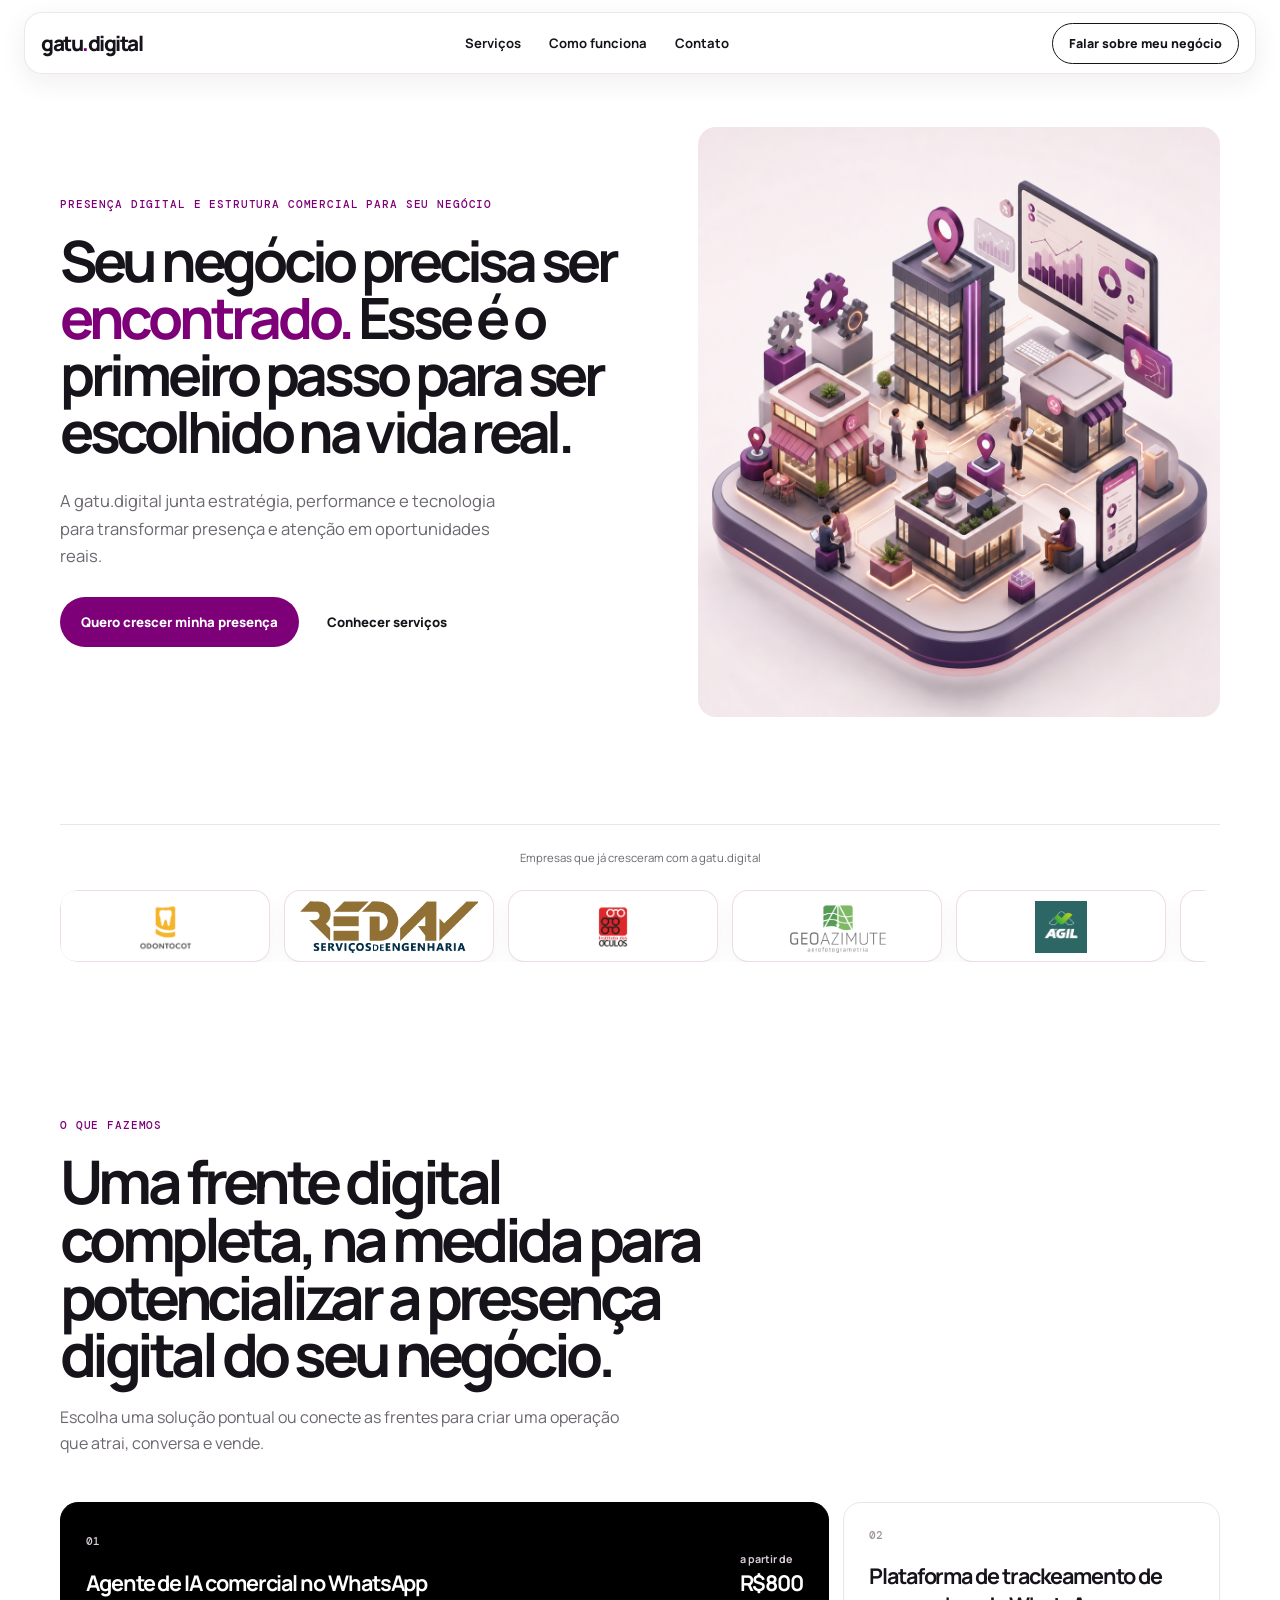
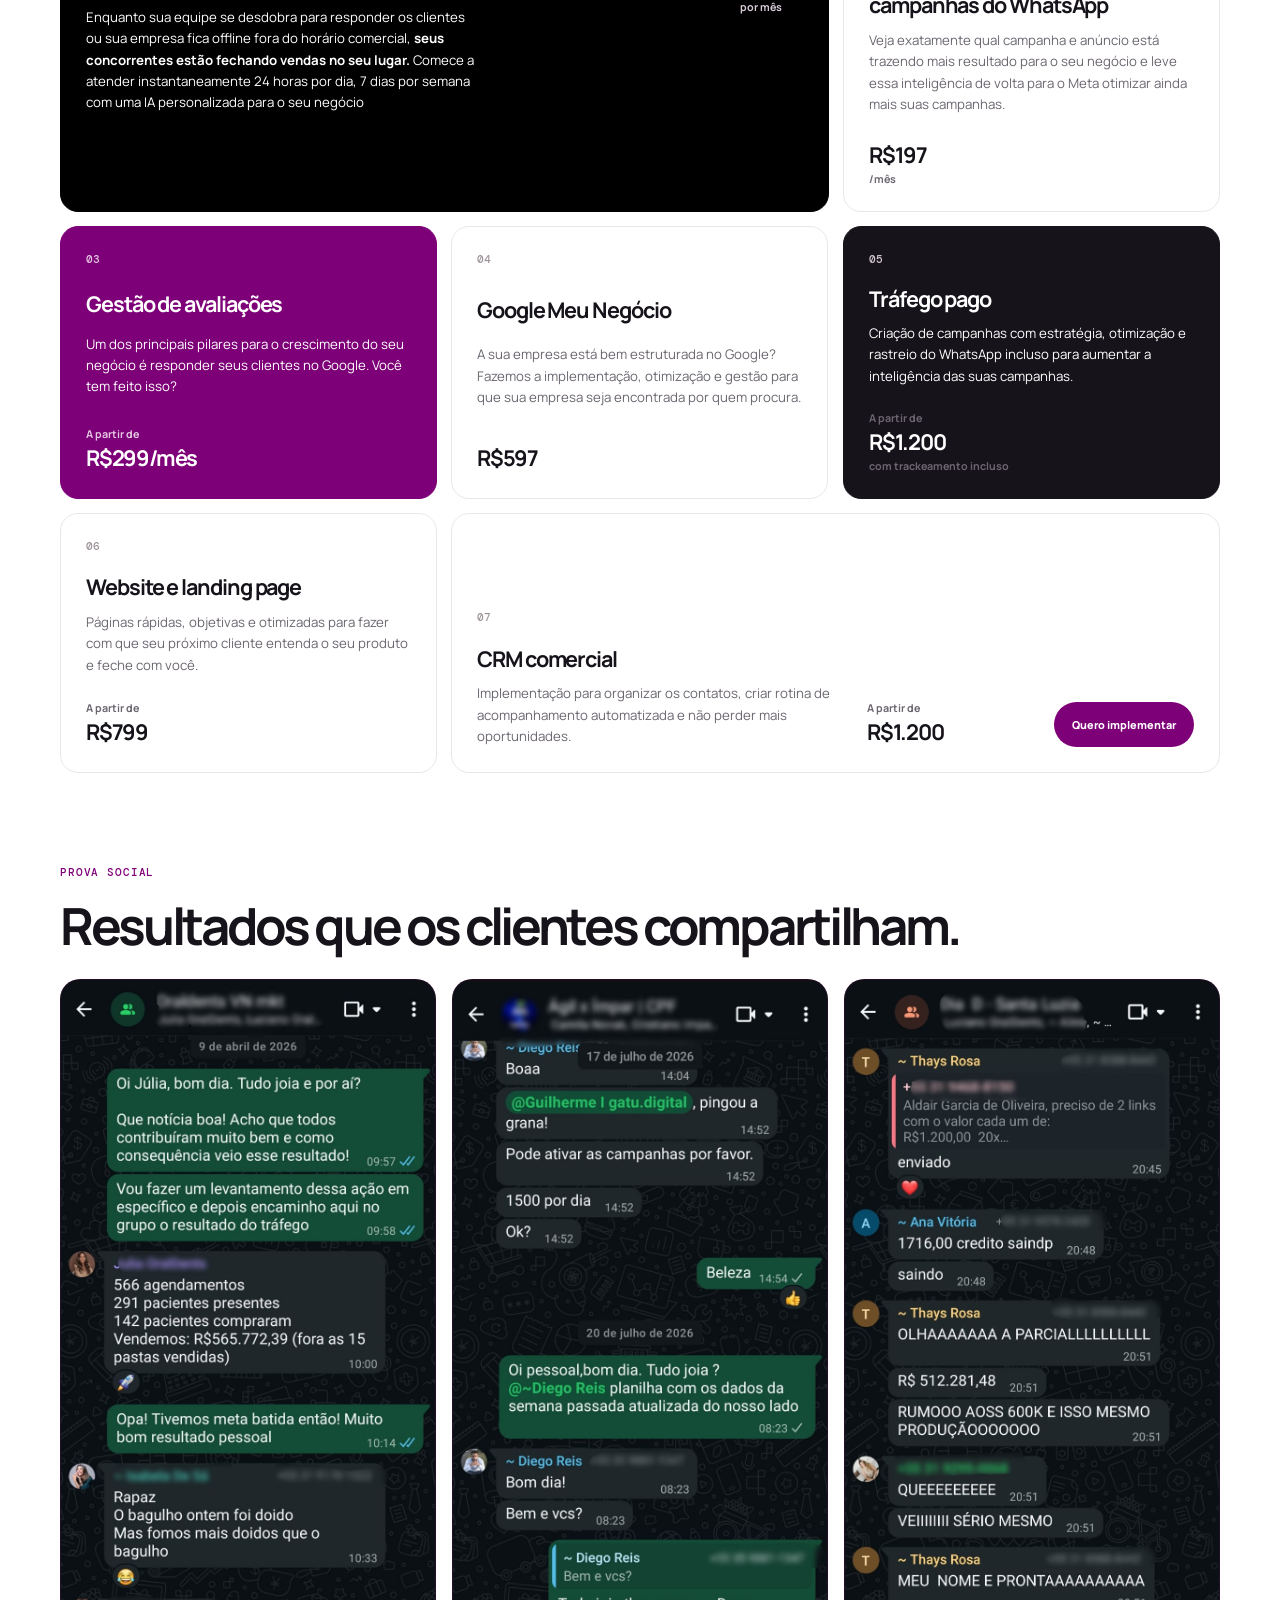
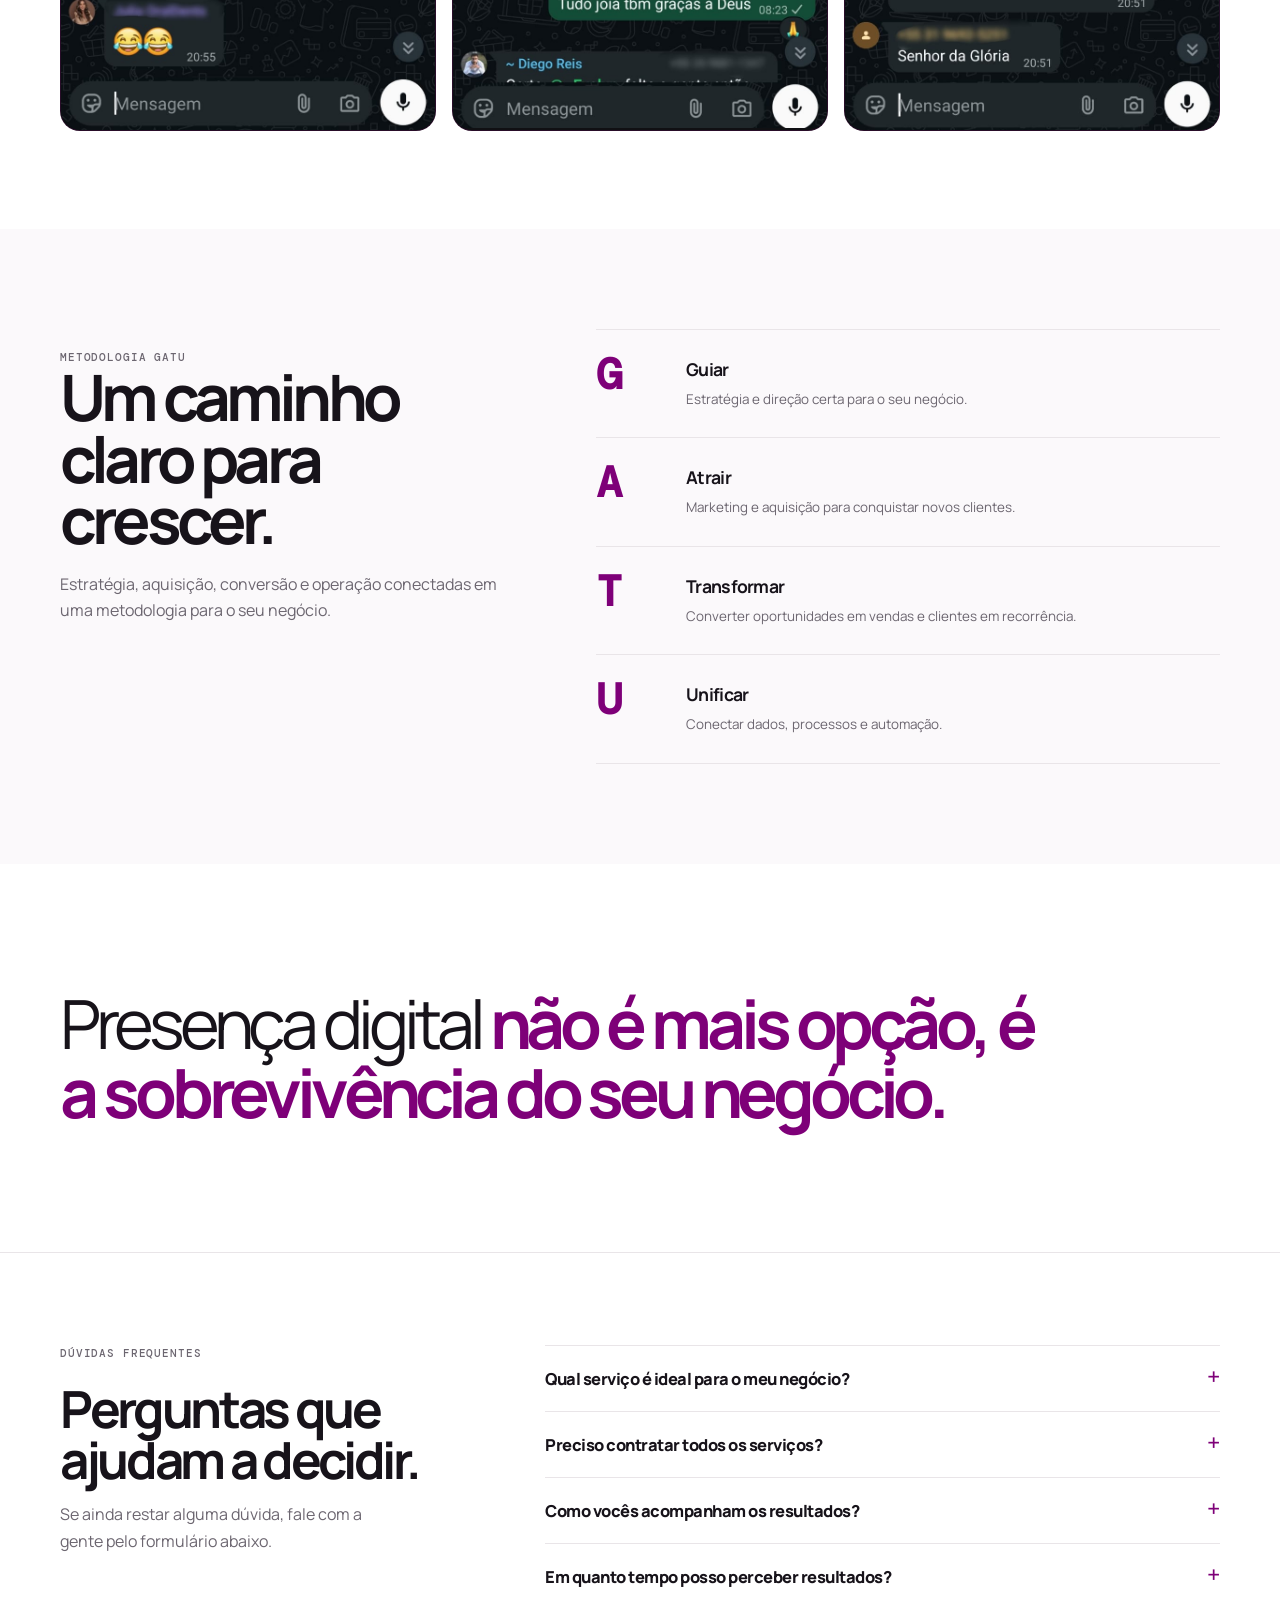
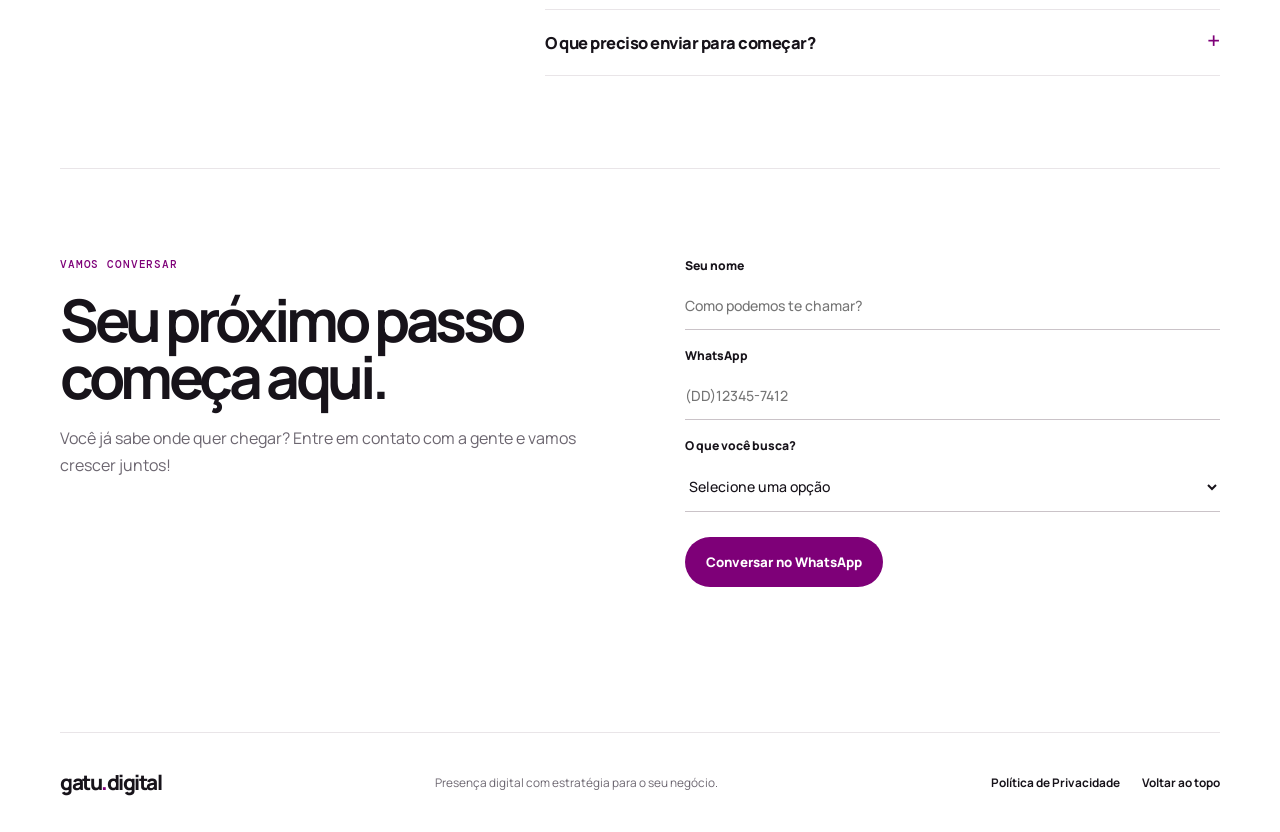
==== index.html @ ab98cdf1 "Add files via upload" ====
<!doctype html>
<html lang="pt-BR">
  <head>
    <meta charset="UTF-8" />
    <meta name="viewport" content="width=device-width, initial-scale=1.0" />
    <meta name="description" content="gatu.digital: estratégia, performance e tecnologia para fortalecer sua presença digital, atrair clientes e transformar oportunidades em vendas." />
    <title>gatu.digital | Presença digital que gera oportunidades</title>
    <link rel="icon" type="image/jpeg" href="assets/gatu-favicon.jpg" />
    <link rel="preload" href="assets/gatu-hero-workspace.png" as="image" />
    <link rel="stylesheet" href="styles.css" />
    <!-- Google Tag Manager -->
    <script>(function(w,d,s,l,i){w[l]=w[l]||[];w[l].push({'gtm.start':
    new Date().getTime(),event:'gtm.js'});var f=d.getElementsByTagName(s)[0],
    j=d.createElement(s),dl=l!='dataLayer'?'&l='+l:'';j.async=true;j.src=
    'https://www.googletagmanager.com/gtm.js?id='+i+dl;f.parentNode.insertBefore(j,f);
    })(window,document,'script','dataLayer','GTM-P9WTCFRN');</script>
    <!-- End Google Tag Manager -->
    <style>
      .hero-heading{font-size:clamp(2.45rem,4.45vw,4.6rem)!important;line-height:1!important}
      .hero-workspace{width:100%;height:100%;object-fit:cover;display:block}
      .hero-visual .hero-workspace{transform-origin:center;animation:heroBreathe 5.8s cubic-bezier(.45,0,.2,1) infinite}
      @keyframes heroBreathe{0%,100%{transform:scale(.955);filter:saturate(.96) brightness(.99)}50%{transform:scale(1.055);filter:saturate(1.04) brightness(1.02)}}
      :root{--pink:#7E0078;--pink-soft:#f5e6f4}
      .button-primary:hover,.service-wide .circle-link:hover{background:#5a0056}
      .service-card:hover{border-color:var(--pink);box-shadow:0 24px 48px rgba(126,0,120,.16)}
      .service-card:focus-within{border-color:var(--pink);box-shadow:0 0 0 3px rgba(126,0,120,.14),0 20px 42px rgba(126,0,120,.12)}
      .service-wide .circle-link:hover{box-shadow:0 14px 25px rgba(126,0,120,.3)}
      @keyframes cardBorderColor{0%{border-color:var(--pink)}100%{border-color:#52004f}}
      .site-header .brand{position:relative;display:inline-block;transition:transform .35s cubic-bezier(.2,.8,.2,1),letter-spacing .35s ease}
      .site-header .brand::after{content:"";position:absolute;left:0;right:0;bottom:-5px;height:2px;border-radius:999px;background:var(--pink);transform:scaleX(0);transform-origin:left;transition:transform .35s cubic-bezier(.2,.8,.2,1)}
      .site-header .brand:hover{transform:translateY(-3px) rotate(-2deg);letter-spacing:-.04em}.site-header .brand:hover::after{transform:scaleX(1)}
      .button-primary,.service-wide .circle-link{will-change:transform}.button-primary:hover,.service-wide .circle-link:hover{animation:buttonLift .55s cubic-bezier(.2,.8,.2,1) both}.button-primary:active,.service-wide .circle-link:active{animation:buttonPress .28s ease both}
      @keyframes buttonLift{0%{transform:translateY(0) scale(1)}55%{transform:translateY(-5px) scale(1.045)}100%{transform:translateY(-3px) scale(1.02)}}@keyframes buttonPress{0%{transform:translateY(-3px) scale(1.02)}100%{transform:translateY(1px) scale(.94)}}
      .service-dark p{color:#fff}
      .service-featured{background:#000;border-color:#000}.service-featured h3,.service-featured p,.service-featured .price strong{color:#fff}.service-featured .service-number,.service-featured .price small{color:#d8cbd7}
      .visual-card{background:var(--pink);border-color:var(--pink)}.visual-card h3,.visual-card p,.visual-card .price strong{color:#fff}.visual-card .service-number,.visual-card .price small{color:rgba(255,255,255,.78)}
      .service-card:hover{transform:translateY(-10px) scale(1.018);border-color:var(--pink);box-shadow:0 24px 48px rgba(126,0,120,.22)}
      .logo-marquee{border:0;background:transparent;padding:0}.logo-track{gap:14px;animation-duration:52s}.logo-slot{background:rgba(255,255,255,.64);border:1px solid rgba(126,0,120,.14)!important;border-radius:16px;padding:10px;box-shadow:0 7px 20px rgba(31,18,30,.04);backdrop-filter:blur(8px)}.logo-slot img{width:100%;height:52px;object-fit:contain;display:block;filter:saturate(.92);transition:transform .3s ease,filter .3s ease}.logo-slot:hover img{transform:scale(1.07);filter:saturate(1)}
      .testimonial-shot{padding:0;min-height:0;aspect-ratio:1/2;overflow:hidden;background:#101013;border-style:solid;border-color:rgba(126,0,120,.22)}.testimonial-shot img{width:100%;height:100%;display:block;object-fit:contain;background:#101013}.testimonial-shot:hover img{transform:scale(1.025)}
      .testimonials{padding:4px 0 98px}.testimonials-head{display:flex;justify-content:space-between;align-items:end;gap:24px;margin-bottom:28px}.testimonials h2,.faq h2{font-size:clamp(2.25rem,4vw,4rem);letter-spacing:-.065em;line-height:1;margin:0}.testimonials-head p:last-child{color:var(--muted);font-size:.9rem;line-height:1.55;max-width:350px;margin:0}.testimonial-grid{display:grid;grid-template-columns:repeat(3,1fr);gap:16px}.testimonial-shot{margin:0;min-height:320px;border:1px dashed rgba(126,0,120,.3);border-radius:20px;background:linear-gradient(145deg,rgba(126,0,120,.08),rgba(255,255,255,.78));display:grid;place-items:center;padding:20px;text-align:center;transition:transform .3s ease,border-color .3s ease,background .3s ease}.testimonial-shot:hover{transform:translateY(-6px);border-color:var(--pink);background:rgba(126,0,120,.12)}.testimonial-shot span{max-width:160px;color:var(--muted);font-size:.78rem;line-height:1.5}.faq{border-top:1px solid var(--line);padding:92px 0}.faq-wrap{display:grid;grid-template-columns:.75fr 1.25fr;gap:80px}.faq-copy p{color:var(--muted);line-height:1.65;max-width:320px}.faq-list{border-top:1px solid var(--line)}.faq-item{border-bottom:1px solid var(--line);padding:0}.faq-item summary{list-style:none;cursor:pointer;display:flex;justify-content:space-between;gap:24px;padding:21px 0;font-size:1.03rem;font-weight:800;letter-spacing:-.03em}.faq-item summary::-webkit-details-marker{display:none}.faq-item summary::after{content:"+";color:var(--pink);font-size:1.45rem;font-weight:500;line-height:.8}.faq-item[open] summary::after{content:"−"}.faq-item p{margin:0 36px 22px 0;color:var(--muted);line-height:1.65;font-size:.9rem}.faq-item[open]{background:linear-gradient(90deg,rgba(126,0,120,.055),transparent)}@media(max-width:800px){.testimonials{padding-bottom:68px}.testimonials-head,.faq-wrap{display:grid;grid-template-columns:1fr}.testimonial-grid{grid-template-columns:1fr}.testimonial-shot{min-height:260px}.faq{padding:68px 0}.faq-wrap{gap:34px}}
      .site-header .brand{animation:brandSignature 6s cubic-bezier(.4,0,.2,1) infinite}
      @keyframes brandSignature{0%,82%,100%{transform:translateY(0) rotate(0)}87%{transform:translateY(-3px) rotate(-2deg)}92%{transform:translateY(0) rotate(1.5deg)}96%{transform:translateY(-1px) rotate(-.6deg)}}
      .steps span{display:inline-block;animation:gatuLetter 2.8s cubic-bezier(.4,0,.2,1) infinite}
      .steps li:nth-child(2) span{animation-delay:-.7s}.steps li:nth-child(3) span{animation-delay:-1.4s}.steps li:nth-child(4) span{animation-delay:-2.1s}
      @keyframes gatuLetter{0%,100%{transform:translateY(0) rotate(0);color:var(--pink)}45%,60%{transform:translateY(-10px) rotate(-4deg);color:#52004f}}
      .testimonial-shot{margin:0;padding:0;min-height:0;aspect-ratio:1/2;overflow:hidden;background:#101013;border-style:solid;border-color:rgba(126,0,120,.22);place-items:unset}.testimonial-shot img{width:100%;height:100%;display:block;object-fit:contain;background:#101013;transition:transform .3s ease}.testimonial-shot:hover img{transform:scale(1.025)}
      .faq-item{transition:background .35s ease,padding .35s ease}.faq-item summary{transition:padding .35s ease,color .35s ease}.faq-item summary::after{content:"+"!important;transition:transform .38s cubic-bezier(.2,.8,.2,1)}.faq-item[open] summary{padding:24px 18px 15px;color:var(--pink)}.faq-item[open] summary::after{transform:rotate(45deg)}.faq-item p{display:block;overflow:hidden;max-height:0;opacity:0;margin:0 36px 0 18px!important;transition:max-height .45s cubic-bezier(.2,.8,.2,1),opacity .28s ease,margin .45s cubic-bezier(.2,.8,.2,1)}.faq-item[open] p{max-height:240px;opacity:1;margin:0 36px 25px 18px!important}.faq-item[open]{background:linear-gradient(90deg,rgba(126,0,120,.075),transparent)}
      @media(prefers-reduced-motion:reduce){.hero-visual .hero-workspace,.steps span,.button-primary:hover,.service-wide .circle-link:hover,.button-primary:active,.service-wide .circle-link:active,.site-header .brand{animation:none}.site-header .brand{transition:none}}
    </style>
  </head>
  <body>
    <!-- Google Tag Manager (noscript) -->
    <noscript><iframe src="https://www.googletagmanager.com/ns.html?id=GTM-P9WTCFRN"
    height="0" width="0" style="display:none;visibility:hidden"></iframe></noscript>
    <!-- End Google Tag Manager (noscript) -->
    <header class="site-header">
      <a class="brand" href="#inicio" aria-label="gatu.digital, início">gatu<span>.</span>digital</a>
      <nav aria-label="Navegação principal">
        <a href="#servicos">Serviços</a>
        <a href="#processo">Como funciona</a>
        <a href="#contato">Contato</a>
      </nav>
      <a class="header-cta" href="#contato">Falar sobre meu negócio</a>
    </header>

    <main id="inicio">
      <section class="hero shell">
        <div class="hero-copy reveal">
          <p class="eyebrow">presença digital e estrutura comercial para seu negócio</p>
          <h1 class="hero-heading">Seu negócio precisa ser <em>encontrado.</em> Esse é o primeiro passo para ser escolhido na vida real.</h1>
          <p class="hero-text">A gatu.digital junta estratégia, performance e tecnologia para transformar presença e atenção em oportunidades reais.</p>
          <div class="hero-actions">
            <a class="button button-primary" href="#contato">Quero crescer minha presença</a>
            <a class="text-link" href="#servicos">Conhecer serviços</a>
          </div>
        </div>
        <div class="hero-visual reveal reveal-delay" aria-label="Ambiente de trabalho digital minimalista">
          <img class="hero-workspace" src="assets/gatu-hero-workspace.png" alt="Ilustração isométrica de um ecossistema de negócios e marketing digital" />
        </div>
      </section>

      <section class="logo-section shell" aria-labelledby="logos-title">
        <p id="logos-title">Empresas que já cresceram com a gatu.digital</p>
        <div class="logo-marquee" aria-label="Logos de empresas atendidas">
          <div class="logo-track">
            <div class="logo-slot"><img src="assets/logos/odontocot.png" alt="Odontocot" /></div><div class="logo-slot"><img src="assets/logos/redav.png" alt="Redav Serviços de Engenharia" /></div><div class="logo-slot"><img src="assets/logos/instituto-dos-oculos.jpg" alt="Instituto dos Óculos" /></div><div class="logo-slot"><img src="assets/logos/geoazimute.png" alt="Geoazimute" /></div><div class="logo-slot"><img src="assets/logos/agil.jpg" alt="Ágil" /></div><div class="logo-slot"><img src="assets/logos/4k-eventos.png" alt="4K Eventos" /></div><div class="logo-slot"><img src="assets/logos/instituto-corpo-e-pele.jpg" alt="Instituto Corpo e Pele" /></div><div class="logo-slot"><img src="assets/logos/clinica-hitomi.jpg" alt="Clínica Hitomi" /></div><div class="logo-slot"><img src="assets/logos/cb.png" alt="CB" /></div><div class="logo-slot"><img src="assets/logos/bom-trabalho.png" alt="Bom Trabalho Self Shop" /></div><div class="logo-slot"><img src="assets/logos/oraldents.jpg" alt="OralDents" /></div><div class="logo-slot"><img src="assets/logos/ibi.png" alt="IBI Internet Incrível" /></div><div class="logo-slot"><img src="assets/logos/emagrecentro.png" alt="Emagrecentro" /></div>
            <div class="logo-slot" aria-hidden="true"><img src="assets/logos/odontocot.png" alt="" /></div><div class="logo-slot" aria-hidden="true"><img src="assets/logos/redav.png" alt="" /></div><div class="logo-slot" aria-hidden="true"><img src="assets/logos/instituto-dos-oculos.jpg" alt="" /></div><div class="logo-slot" aria-hidden="true"><img src="assets/logos/geoazimute.png" alt="" /></div><div class="logo-slot" aria-hidden="true"><img src="assets/logos/agil.jpg" alt="" /></div><div class="logo-slot" aria-hidden="true"><img src="assets/logos/4k-eventos.png" alt="" /></div><div class="logo-slot" aria-hidden="true"><img src="assets/logos/instituto-corpo-e-pele.jpg" alt="" /></div><div class="logo-slot" aria-hidden="true"><img src="assets/logos/clinica-hitomi.jpg" alt="" /></div><div class="logo-slot" aria-hidden="true"><img src="assets/logos/cb.png" alt="" /></div><div class="logo-slot" aria-hidden="true"><img src="assets/logos/bom-trabalho.png" alt="" /></div><div class="logo-slot" aria-hidden="true"><img src="assets/logos/oraldents.jpg" alt="" /></div><div class="logo-slot" aria-hidden="true"><img src="assets/logos/ibi.png" alt="" /></div><div class="logo-slot" aria-hidden="true"><img src="assets/logos/emagrecentro.png" alt="" /></div>
          </div>
        </div>
      </section>

      <section id="servicos" class="services shell">
        <div class="section-intro reveal">
          <p class="eyebrow">o que fazemos</p>
          <h2>Uma frente digital completa, na medida para potencializar a presença digital do seu negócio.</h2>
          <p>Escolha uma solução pontual ou conecte as frentes para criar uma operação que atrai, conversa e vende.</p>
        </div>
        <div class="services-grid">
          <article class="service-card service-featured reveal">
            <div><span class="service-number">01</span><h3>Agente de IA comercial no WhatsApp</h3><p>Enquanto sua equipe se desdobra para responder os clientes ou sua empresa fica offline fora do horário comercial, <strong>seus concorrentes estão fechando vendas no seu lugar.</strong> Comece a atender instantaneamente 24 horas por dia, 7 dias por semana com uma IA personalizada para o seu negócio</p></div><div class="price"><small>a partir de</small><strong>R$800</strong><small>por mês</small></div>
          </article>
          <article class="service-card reveal"><span class="service-number">02</span><h3>Plataforma de trackeamento de campanhas do WhatsApp</h3><p>Veja exatamente qual campanha e anúncio está trazendo mais resultado para o seu negócio e leve essa inteligência de volta para o Meta otimizar ainda mais suas campanhas.</p><div class="price"><strong>R$197</strong><small>/mês</small></div></article>
          <article class="service-card visual-card reveal"><span class="service-number">03</span><h3>Gestão de avaliações</h3><p>Um dos principais pilares para o crescimento do seu negócio é responder seus clientes no Google. Você tem feito isso?</p><div class="price"><small>A partir de</small><strong>R$299/mês</strong></div></article>
          <article class="service-card reveal"><span class="service-number">04</span><h3>Google Meu Negócio</h3><p>A sua empresa está bem estruturada no Google? Fazemos a implementação, otimização e gestão para que sua empresa seja encontrada por quem procura.</p><div class="price"><strong>R$597</strong></div></article>
          <article class="service-card service-dark reveal"><span class="service-number">05</span><h3>Tráfego pago</h3><p>Criação de campanhas com estratégia, otimização e rastreio do WhatsApp incluso para aumentar a inteligência das suas campanhas.</p><div class="price"><small>A partir de</small><strong>R$1.200</strong><small>com trackeamento incluso</small></div></article>
          <article class="service-card reveal"><span class="service-number">06</span><h3>Website e landing page</h3><p>Páginas rápidas, objetivas e otimizadas para fazer com que seu próximo cliente entenda o seu produto e feche com você.</p><div class="price"><small>A partir de</small><strong>R$799</strong></div></article>
          <article class="service-card service-wide reveal"><div><span class="service-number">07</span><h3>CRM comercial</h3><p>Implementação para organizar os contatos, criar rotina de acompanhamento automatizada e não perder mais oportunidades.</p></div><div class="price"><small>A partir de</small><strong>R$1.200</strong></div><a href="#contato" class="circle-link">Quero implementar</a></article>
        </div>
      </section>

      <section class="testimonials shell" aria-labelledby="testimonials-title">
        <div class="testimonials-head reveal"><div><p class="eyebrow">prova social</p><h2 id="testimonials-title">Resultados que os clientes compartilham.</h2></div></div>
        <div class="testimonial-grid">
          <figure class="testimonial-shot reveal"><img src="assets/testimonials/resultado-agendamentos.jpeg" alt="Print de conversa no WhatsApp com resultado de agendamentos e vendas" /></figure>
          <figure class="testimonial-shot reveal"><img src="assets/testimonials/resultado-campanhas.jpeg" alt="Print de conversa no WhatsApp sobre campanhas e resultado diário" /></figure>
          <figure class="testimonial-shot reveal"><img src="assets/testimonials/resultado-producao.jpeg" alt="Print de conversa no WhatsApp com resultado de produção" /></figure>
        </div>
      </section>

      <section id="processo" class="process">
        <div class="shell process-wrap">
          <div class="process-title reveal"><p class="eyebrow">metodologia GATU</p><h2>Um caminho claro para crescer.</h2><p>Estratégia, aquisição, conversão e operação conectadas em uma metodologia para o seu negócio.</p></div>
          <ol class="steps">
            <li class="reveal"><span>G</span><div><h3>Guiar</h3><p>Estratégia e direção certa para o seu negócio.</p></div></li>
            <li class="reveal"><span>A</span><div><h3>Atrair</h3><p>Marketing e aquisição para conquistar novos clientes.</p></div></li>
            <li class="reveal"><span>T</span><div><h3>Transformar</h3><p>Converter oportunidades em vendas e clientes em recorrência.</p></div></li>
            <li class="reveal"><span>U</span><div><h3>Unificar</h3><p>Conectar dados, processos e automação.</p></div></li>
          </ol>
        </div>
      </section>

      <section class="statement shell reveal">
        <p>Presença digital <strong>não é mais opção, é a sobrevivência do seu negócio.</strong></p>
      </section>

      <section class="faq" aria-labelledby="faq-title">
        <div class="shell faq-wrap">
          <div class="faq-copy reveal"><p class="eyebrow">dúvidas frequentes</p><h2 id="faq-title">Perguntas que ajudam a decidir.</h2><p>Se ainda restar alguma dúvida, fale com a gente pelo formulário abaixo.</p></div>
          <div class="faq-list reveal">
            <details class="faq-item"><summary>Qual serviço é ideal para o meu negócio?</summary><p>Começamos entendendo o momento da sua empresa, seus objetivos e os pontos que precisam de mais atenção. Assim, indicamos a solução ou a combinação de serviços que faz mais sentido para você.</p></details>
            <details class="faq-item"><summary>Preciso contratar todos os serviços?</summary><p>Não. Você pode começar por uma necessidade pontual, como presença no Google, tráfego pago ou uma landing page, e ampliar a operação conforme o negócio evolui.</p></details>
            <details class="faq-item"><summary>Como vocês acompanham os resultados?</summary><p>Definimos indicadores de acordo com o objetivo do projeto e usamos dados de campanhas, presença digital, conversas e vendas para orientar as próximas decisões.</p></details>
            <details class="faq-item"><summary>Em quanto tempo posso perceber resultados?</summary><p>O prazo varia conforme o serviço e o estágio atual do negócio. A estrutura e a otimização começam desde o início, enquanto ganhos consistentes são construídos com acompanhamento e ajustes contínuos.</p></details>
            <details class="faq-item"><summary>O que preciso enviar para começar?</summary><p>Depois do primeiro contato, orientamos você sobre os acessos, informações e materiais necessários para iniciar cada serviço com clareza e segurança.</p></details>
          </div>
        </div>
      </section>

      <section id="contato" class="contact shell">
          <div class="contact-copy reveal"><p class="eyebrow">vamos conversar</p><h2>Seu próximo passo começa aqui.</h2><p>Você já sabe onde quer chegar? Entre em contato com a gente e vamos crescer juntos!</p></div>
        <form class="contact-form reveal" id="lead-form">
          <label>Seu nome<input required name="name" autocomplete="name" placeholder="Como podemos te chamar?" /></label>
          <label>WhatsApp<input required name="phone" inputmode="numeric" autocomplete="tel" maxlength="14" placeholder="(DD)12345-7412" /></label>
          <label>O que você busca?<select required name="service"><option value="">Selecione uma opção</option><option>Agente de IA comercial no WhatsApp</option><option>Presença no Google</option><option>Tráfego pago</option><option>Website ou landing page</option><option>CRM comercial</option><option>Outro serviço</option></select></label>
          <button class="button button-primary" type="submit">Conversar no WhatsApp</button>
          <p class="form-message" id="form-message" role="status" aria-live="polite"></p>
        </form>
      </section>
    </main>

    <footer class="footer shell"><a class="brand" href="#inicio">gatu<span>.</span>digital</a><p>Presença digital com estratégia para o seu negócio.</p><div class="footer-links"><a href="politica-de-privacidade/">Política de Privacidade</a><a href="#inicio">Voltar ao topo</a></div></footer>
    <script src="script.js"></script>
  </body>
</html>
---- styles.css ----
@import url('https://fonts.googleapis.com/css2?family=DM+Mono:wght@400;500&family=Manrope:wght@400;500;600;700;800&display=swap');

:root{--ink:#17131a;--muted:#6c6670;--line:#e9e5e8;--wash:#fbf9fb;--pink:#d50070;--pink-soft:#fae8f1;--radius:18px}*{box-sizing:border-box}html{scroll-behavior:smooth}body{margin:0;background:#fff;color:var(--ink);font-family:Manrope,Arial,sans-serif;-webkit-font-smoothing:antialiased}a{color:inherit;text-decoration:none}.shell{width:min(1160px,calc(100% - 48px));margin-inline:auto}.site-header{height:76px;width:min(1240px,calc(100% - 48px));margin:auto;display:flex;align-items:center;justify-content:space-between;position:relative;z-index:3}.brand{font-size:1.3rem;font-weight:800;letter-spacing:-.07em}.brand span{color:var(--pink)}nav{display:flex;gap:28px;font-size:.82rem;font-weight:700}nav a{transition:color .2s}nav a:hover,.text-link:hover{color:var(--pink)}.header-cta{font-size:.78rem;font-weight:800;border:1px solid var(--ink);padding:11px 16px;border-radius:999px;transition:.2s}.header-cta:hover{background:var(--ink);color:#fff}.hero{min-height:calc(100dvh - 76px);display:grid;grid-template-columns:1.05fr .95fr;gap:60px;align-items:center;padding-block:40px 72px}.eyebrow{font:500 .67rem/1.4 'DM Mono',monospace;text-transform:uppercase;letter-spacing:.08em;color:var(--pink);margin:0 0 20px}.hero h1,.section-intro h2,.process h2,.contact h2{font-size:clamp(3.1rem,6.1vw,5.7rem);line-height:.96;letter-spacing:-.075em;margin:0;max-width:690px}.hero h1 em{font-style:normal;color:var(--pink)}.hero-text{font-size:1.04rem;line-height:1.65;color:var(--muted);max-width:470px;margin:27px 0}.hero-actions{display:flex;align-items:center;gap:28px;flex-wrap:wrap}.button{border:0;cursor:pointer;font:800 .83rem Manrope,sans-serif;border-radius:999px;padding:16px 21px;display:inline-flex;gap:14px;align-items:center;justify-content:center;transition:transform .2s,background .2s}.button:active{transform:scale(.98)}.button-primary{background:var(--pink);color:#fff}.button-primary:hover{background:#ae005b}.text-link{font-size:.82rem;font-weight:800}.text-link span{margin-left:6px}.hero-visual{height:min(590px,68vw);min-height:420px;border-radius:var(--radius);overflow:hidden;position:relative;background:var(--pink-soft)}.hero-visual img{width:100%;height:100%;object-fit:cover;display:block;animation:heroIn 1s cubic-bezier(.2,.8,.2,1) both}.growth-note{position:absolute;background:#fff;padding:13px 15px;border-radius:12px;box-shadow:0 16px 35px rgba(86,16,55,.13);display:grid;gap:3px;animation:float 4s ease-in-out infinite}.growth-note strong{font-size:.78rem}.growth-note span{font-size:.67rem;color:var(--muted)}.note-one{left:22px;bottom:30px}.note-two{right:18px;top:27px;animation-delay:-2s}.logo-section{border-top:1px solid var(--line);padding:25px 0 68px}.logo-section p{font-size:.71rem;color:var(--muted);text-align:center;margin:0 0 25px}.logo-wall{display:grid;grid-template-columns:repeat(5,1fr);border:1px dashed #d9d1d6;border-radius:var(--radius);overflow:hidden}.logo-slot{height:72px;display:grid;place-items:center;border-right:1px dashed #d9d1d6;color:#b0a8ae;font-size:.75rem;font-weight:700}.logo-slot:last-child{border:0}.services{padding-block:88px}.section-intro{max-width:710px;margin-bottom:45px}.section-intro h2{font-size:clamp(2.5rem,4.7vw,4.5rem)}.section-intro>p:last-child,.process-title>p,.contact-copy>p:last-child{color:var(--muted);line-height:1.65;max-width:580px;margin:20px 0 0}.services-grid{display:grid;grid-template-columns:repeat(12,1fr);gap:14px}.service-card{border:1px solid var(--line);border-radius:var(--radius);padding:25px;display:flex;flex-direction:column;justify-content:space-between;min-height:260px;grid-column:span 4;transition:transform .25s,border-color .25s,box-shadow .25s}.service-card:hover{transform:translateY(-4px);border-color:#e6a9c9;box-shadow:0 18px 40px rgba(89,29,61,.08)}.service-featured{grid-column:span 8;min-height:310px;background:var(--pink-soft);display:flex;flex-direction:row}.visual-card{background:linear-gradient(135deg,#fff 50%,var(--pink-soft) 50%)}.service-dark{background:var(--ink);color:#fff;border-color:var(--ink)}.service-dark .service-number,.service-dark p,.service-dark small{color:#d6cad1}.service-wide{grid-column:span 8;min-height:225px;flex-direction:row;align-items:end;position:relative}.service-number{font:500 .69rem 'DM Mono',monospace;color:#9e929a}.service-card h3{font-size:1.35rem;letter-spacing:-.05em;margin:18px 0 10px}.service-card p{font-size:.83rem;line-height:1.6;color:var(--muted);max-width:390px;margin:0}.price{display:flex;flex-direction:column;align-items:flex-start;gap:2px;margin-top:24px}.price small{font-size:.67rem;color:var(--muted);font-weight:700}.price strong{font-size:1.36rem;letter-spacing:-.055em}.circle-link{width:48px;height:48px;border-radius:50%;display:grid;place-items:center;background:var(--pink);color:#fff;font-size:1.25rem;margin-left:auto}.process{background:var(--wash);padding-block:100px}.process-wrap{display:grid;grid-template-columns:.85fr 1.15fr;gap:75px}.process h2{font-size:clamp(2.7rem,5vw,4.8rem)}.steps{margin:0;padding:0;list-style:none;display:grid;gap:0}.steps li{display:grid;grid-template-columns:70px 1fr;gap:10px;border-top:1px solid var(--line);padding:27px 0}.steps li:last-child{border-bottom:1px solid var(--line)}.steps span{font:500 .72rem 'DM Mono',monospace;color:var(--pink)}.steps h3{margin:0;font-size:1.1rem;letter-spacing:-.04em}.steps p{margin:8px 0 0;color:var(--muted);font-size:.84rem;line-height:1.6}.statement{padding-block:125px}.statement p{font-size:clamp(2.45rem,5.3vw,5.2rem);line-height:1.02;letter-spacing:-.075em;margin:0;max-width:1000px}.statement strong{color:var(--pink)}.contact{border-top:1px solid var(--line);padding-block:88px 110px;display:grid;grid-template-columns:1fr 1fr;gap:90px}.contact h2{font-size:clamp(2.6rem,4.6vw,4.3rem)}.contact-form{display:grid;gap:17px}.contact-form label{font-size:.76rem;font-weight:800;display:grid;gap:8px}.contact-form input,.contact-form select{font:500 .88rem Manrope,sans-serif;padding:14px 0;border:0;border-bottom:1px solid #cac3c8;border-radius:0;outline:0;background:transparent;color:var(--ink)}.contact-form input:focus,.contact-form select:focus{border-color:var(--pink)}.contact-form .button{justify-self:start;margin-top:8px}.form-message{margin:0;color:var(--pink);font-size:.78rem;font-weight:700;min-height:18px}.footer{border-top:1px solid var(--line);padding-block:29px;display:flex;justify-content:space-between;align-items:center;font-size:.74rem;color:var(--muted)}.footer .brand{color:var(--ink)}.footer a:last-child{font-weight:700;color:var(--ink)}.reveal{opacity:0;transform:translateY(18px);transition:opacity .65s ease,transform .65s cubic-bezier(.2,.8,.2,1)}.reveal.is-visible{opacity:1;transform:none}.reveal-delay{transition-delay:.14s}@keyframes heroIn{from{transform:scale(1.04);filter:saturate(.85)}to{transform:scale(1);filter:saturate(1)}}@keyframes float{50%{transform:translateY(-9px)}}
@media(max-width:800px){.shell,.site-header{width:min(100% - 36px,1160px)}.site-header{height:68px}.site-header nav{display:none}.header-cta{font-size:.7rem;padding:9px 12px}.hero{grid-template-columns:1fr;gap:40px;padding-block:37px 58px;min-height:auto}.hero h1{font-size:clamp(3.15rem,13vw,4.7rem)}.hero-visual{height:102vw;min-height:0}.logo-wall{grid-template-columns:repeat(2,1fr)}.logo-slot{border-bottom:1px dashed #d9d1d6}.logo-slot:nth-child(2n){border-right:0}.logo-slot:last-child{border-bottom:0}.services{padding-block:64px}.services-grid{grid-template-columns:1fr}.service-card,.service-featured,.service-wide{grid-column:auto;min-height:220px}.service-featured,.service-wide{flex-direction:column;align-items:flex-start}.circle-link{position:absolute;right:23px;bottom:23px}.process{padding-block:70px}.process-wrap,.contact{grid-template-columns:1fr;gap:42px}.statement{padding-block:85px}.contact{padding-block:64px 80px}.footer{gap:15px;flex-wrap:wrap}.footer p{order:3;width:100%;margin:0}}
@media(prefers-reduced-motion:reduce){html{scroll-behavior:auto}*,*::before,*::after{animation-duration:.01ms!important;animation-iteration-count:1!important;transition-duration:.01ms!important}.reveal{opacity:1;transform:none}}
.circle-link{font-size:.65rem;font-weight:800}
.service-wide .circle-link{width:auto;height:auto;border-radius:999px;padding:15px 18px;font-size:.68rem;white-space:nowrap}
.site-header{position:fixed;top:12px;left:50%;transform:translateX(-50%);width:min(1240px,calc(100% - 48px));height:62px;padding:0 16px;border:1px solid rgba(23,19,26,.09);border-radius:var(--radius);background:rgba(255,255,255,.78);backdrop-filter:blur(18px) saturate(150%);-webkit-backdrop-filter:blur(18px) saturate(150%);box-shadow:0 8px 28px rgba(58,20,43,.07)}
.hero{padding-top:92px}.cat-stage{display:grid;place-items:center;isolation:isolate;background:linear-gradient(145deg,#fce8f2 0%,#fff 53%,#f5f3f5 100%)}.cat-stage::before{content:"";position:absolute;inset:11%;border:1px solid rgba(213,0,112,.16);border-radius:14px;z-index:-1}.cat-figure{width:78%!important;height:auto!important;object-fit:contain!important;position:relative;z-index:1;filter:drop-shadow(0 18px 22px rgba(48,20,38,.18));animation:catJump 2.8s cubic-bezier(.4,0,.2,1) infinite!important}.cat-shadow{position:absolute;width:48%;height:24px;border-radius:50%;background:rgba(38,20,33,.19);bottom:14%;filter:blur(9px);animation:catShadow 2.8s cubic-bezier(.4,0,.2,1) infinite}.logo-marquee{overflow:hidden;border:1px dashed #d9d1d6;border-radius:var(--radius);padding:0}.logo-track{display:flex;width:max-content;animation:logoTravel 20s linear infinite}.logo-slot{width:210px;flex:0 0 210px;border-right:1px dashed #d9d1d6!important;border-bottom:0!important}.steps span{font-size:clamp(2rem,3.4vw,3.4rem);line-height:.8;font-weight:800;letter-spacing:-.1em}.steps li{grid-template-columns:80px 1fr;align-items:start}@keyframes catJump{0%,100%{transform:translateY(18px) rotate(-3deg)}48%{transform:translateY(-46px) rotate(4deg)}56%{transform:translateY(-46px) rotate(4deg)}}@keyframes catShadow{0%,100%{transform:scale(1);opacity:.52}48%,56%{transform:scale(.62);opacity:.23}}@keyframes logoTravel{from{transform:translateX(-50%)}to{transform:translateX(0)}}
@media(max-width:800px){.site-header{width:calc(100% - 36px);padding:0 12px}.hero{padding-top:82px}.logo-slot{width:160px;flex-basis:160px}.steps li{grid-template-columns:60px 1fr}.steps span{font-size:2.3rem}.cat-figure{width:88%!important}}
@media(prefers-reduced-motion:reduce){.cat-figure,.cat-shadow,.logo-track{animation:none!important}}
.cat-silhouette{position:relative;width:310px;height:350px;z-index:1;animation:catJump 2.8s cubic-bezier(.4,0,.2,1) infinite}.cat-body{position:absolute;width:176px;height:222px;left:74px;bottom:21px;border-radius:52% 48% 44% 46%;background:var(--ink);transform:rotate(-14deg)}.cat-head{position:absolute;width:158px;height:142px;top:19px;left:47px;border-radius:52% 48% 48% 52%;background:var(--ink)}.cat-head::before,.cat-head::after{content:"";position:absolute;top:-35px;width:68px;height:76px;background:var(--ink);clip-path:polygon(50% 0,100% 100%,0 100%)}.cat-head::before{left:5px;transform:rotate(-16deg)}.cat-head::after{right:5px;transform:rotate(16deg)}.cat-tail{position:absolute;width:146px;height:164px;right:9px;bottom:42px;border:31px solid var(--ink);border-left:0;border-bottom:0;border-radius:0 115px 0 0;transform:rotate(20deg);z-index:-1}.cat-stage .cat-silhouette::after{content:"";position:absolute;width:24px;height:24px;border-radius:50%;background:var(--pink);right:83px;top:84px;box-shadow:-65px 0 0 var(--pink)}
@media(max-width:800px){.cat-silhouette{transform:scale(.78);transform-origin:center}.cat-silhouette{animation-name:catJumpMobile}@keyframes catJumpMobile{0%,100%{transform:translateY(18px) scale(.78) rotate(-3deg)}48%,56%{transform:translateY(-30px) scale(.78) rotate(4deg)}}}
@media(prefers-reduced-motion:reduce){.cat-silhouette{animation:none!important}}
.footer-links{display:flex;align-items:center;gap:22px}.footer-links a{font-weight:700;color:var(--ink)}
@media(max-width:800px){.footer-links{width:100%;justify-content:space-between;order:2}}
.service-card{will-change:transform,border-color,box-shadow;transition:transform .35s cubic-bezier(.2,.8,.2,1),border-color .35s ease,box-shadow .35s ease}.service-card:hover{transform:translateY(-9px) scale(1.012);border-color:var(--pink);box-shadow:0 24px 48px rgba(213,0,112,.16);animation:cardBorderColor 1.4s ease-in-out infinite alternate}.service-card:active{transform:translateY(-3px) scale(.995)}.service-card:focus-within{border-color:var(--pink);box-shadow:0 0 0 3px rgba(213,0,112,.14),0 20px 42px rgba(213,0,112,.12)}.service-wide .circle-link{transition:transform .28s cubic-bezier(.2,.8,.2,1),box-shadow .28s ease,background .28s ease}.service-wide .circle-link:hover{transform:translateY(-4px) scale(1.06);background:#ae005b;box-shadow:0 14px 25px rgba(213,0,112,.3)}.service-wide .circle-link:active{transform:translateY(1px) scale(.92);box-shadow:none}@keyframes cardBorderColor{0%{border-color:var(--pink)}100%{border-color:#8e004a}}@media(prefers-reduced-motion:reduce){.service-card,.service-wide .circle-link{transition:none}.service-card:hover,.service-wide .circle-link:hover,.service-wide .circle-link:active{transform:none;animation:none}}
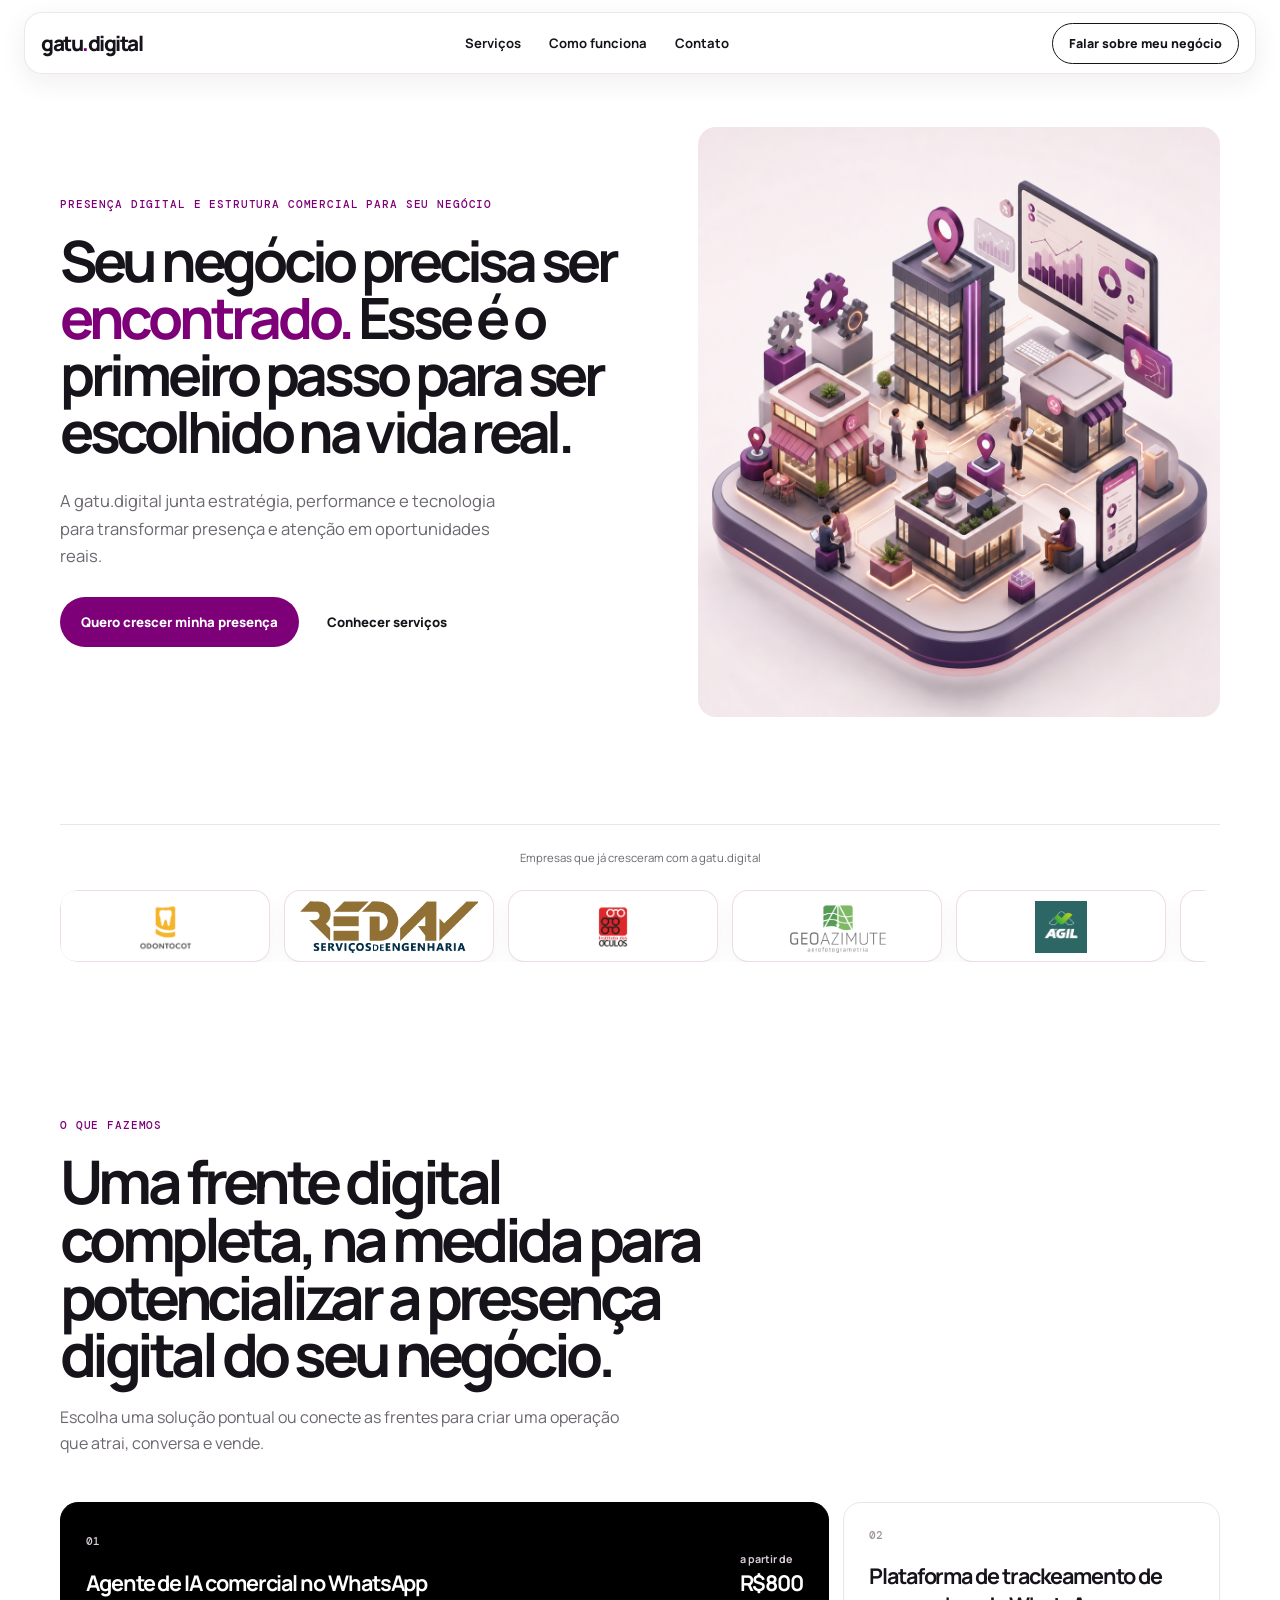
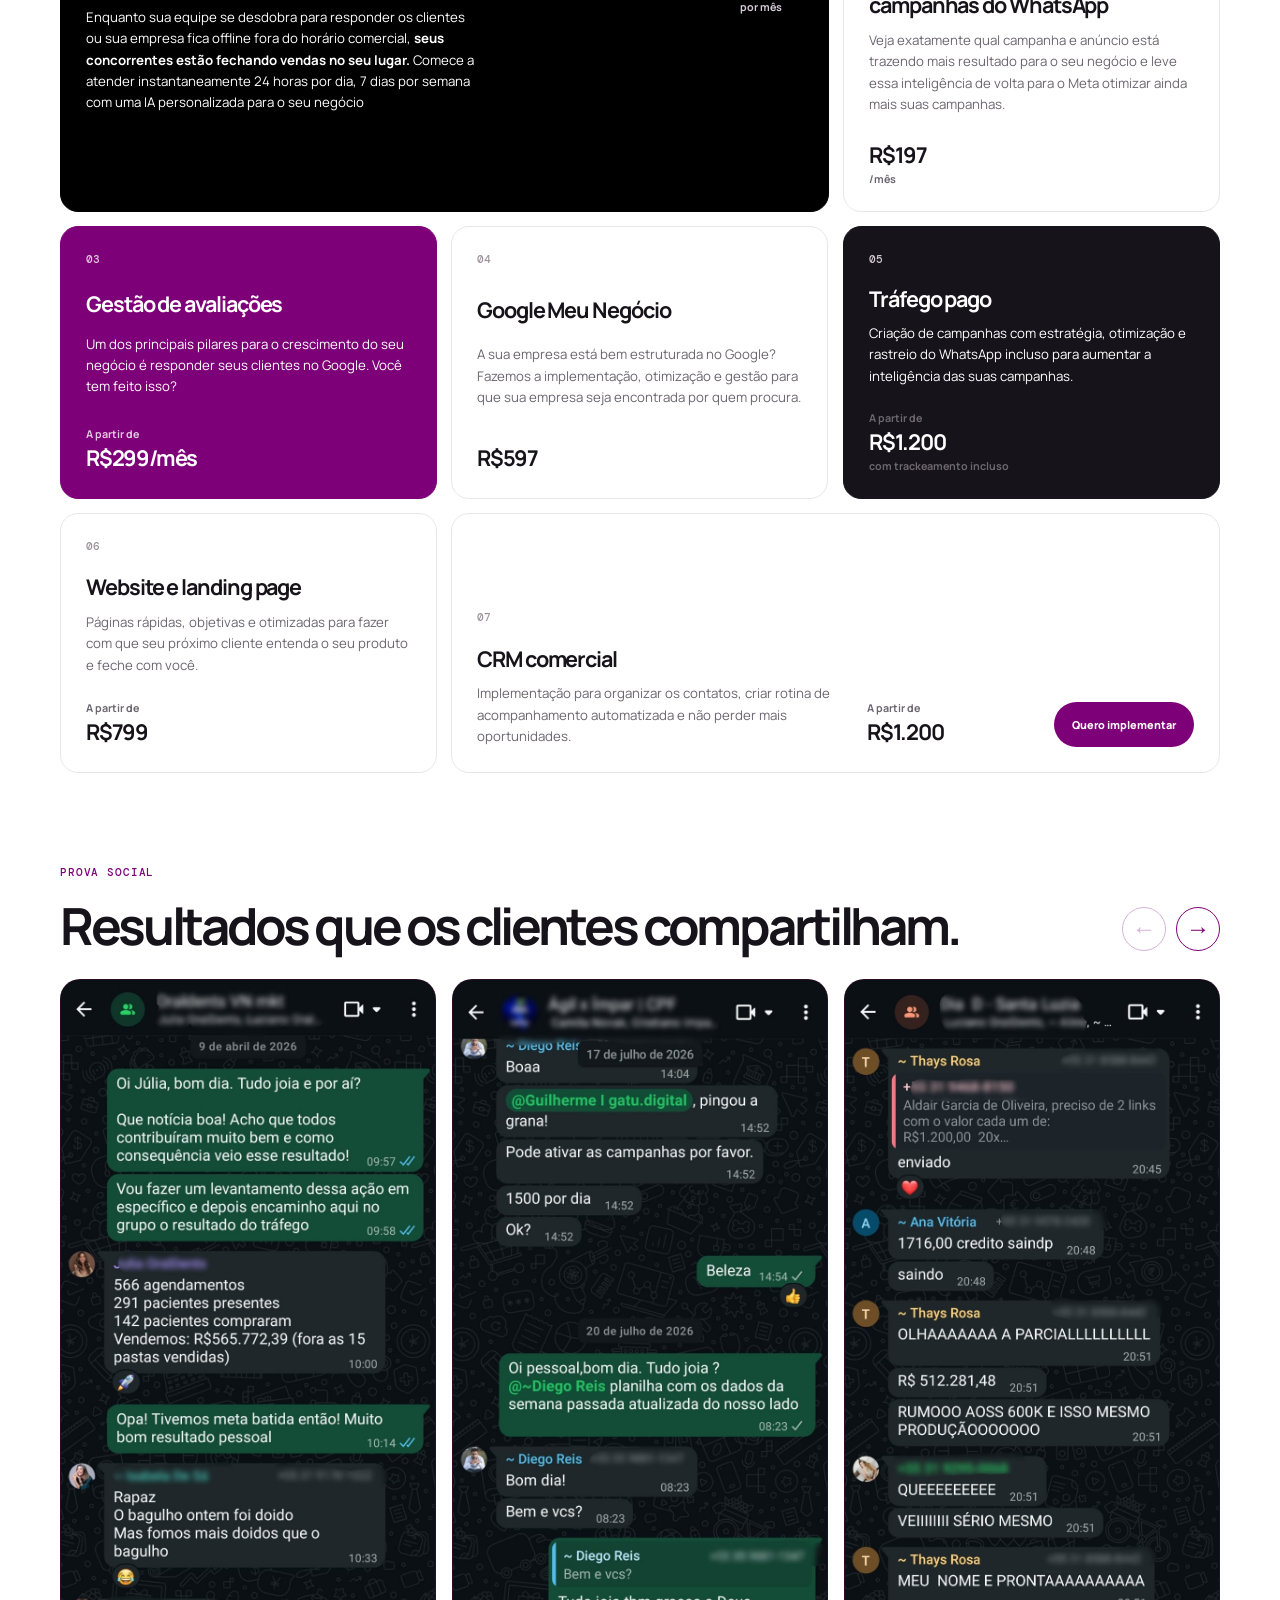
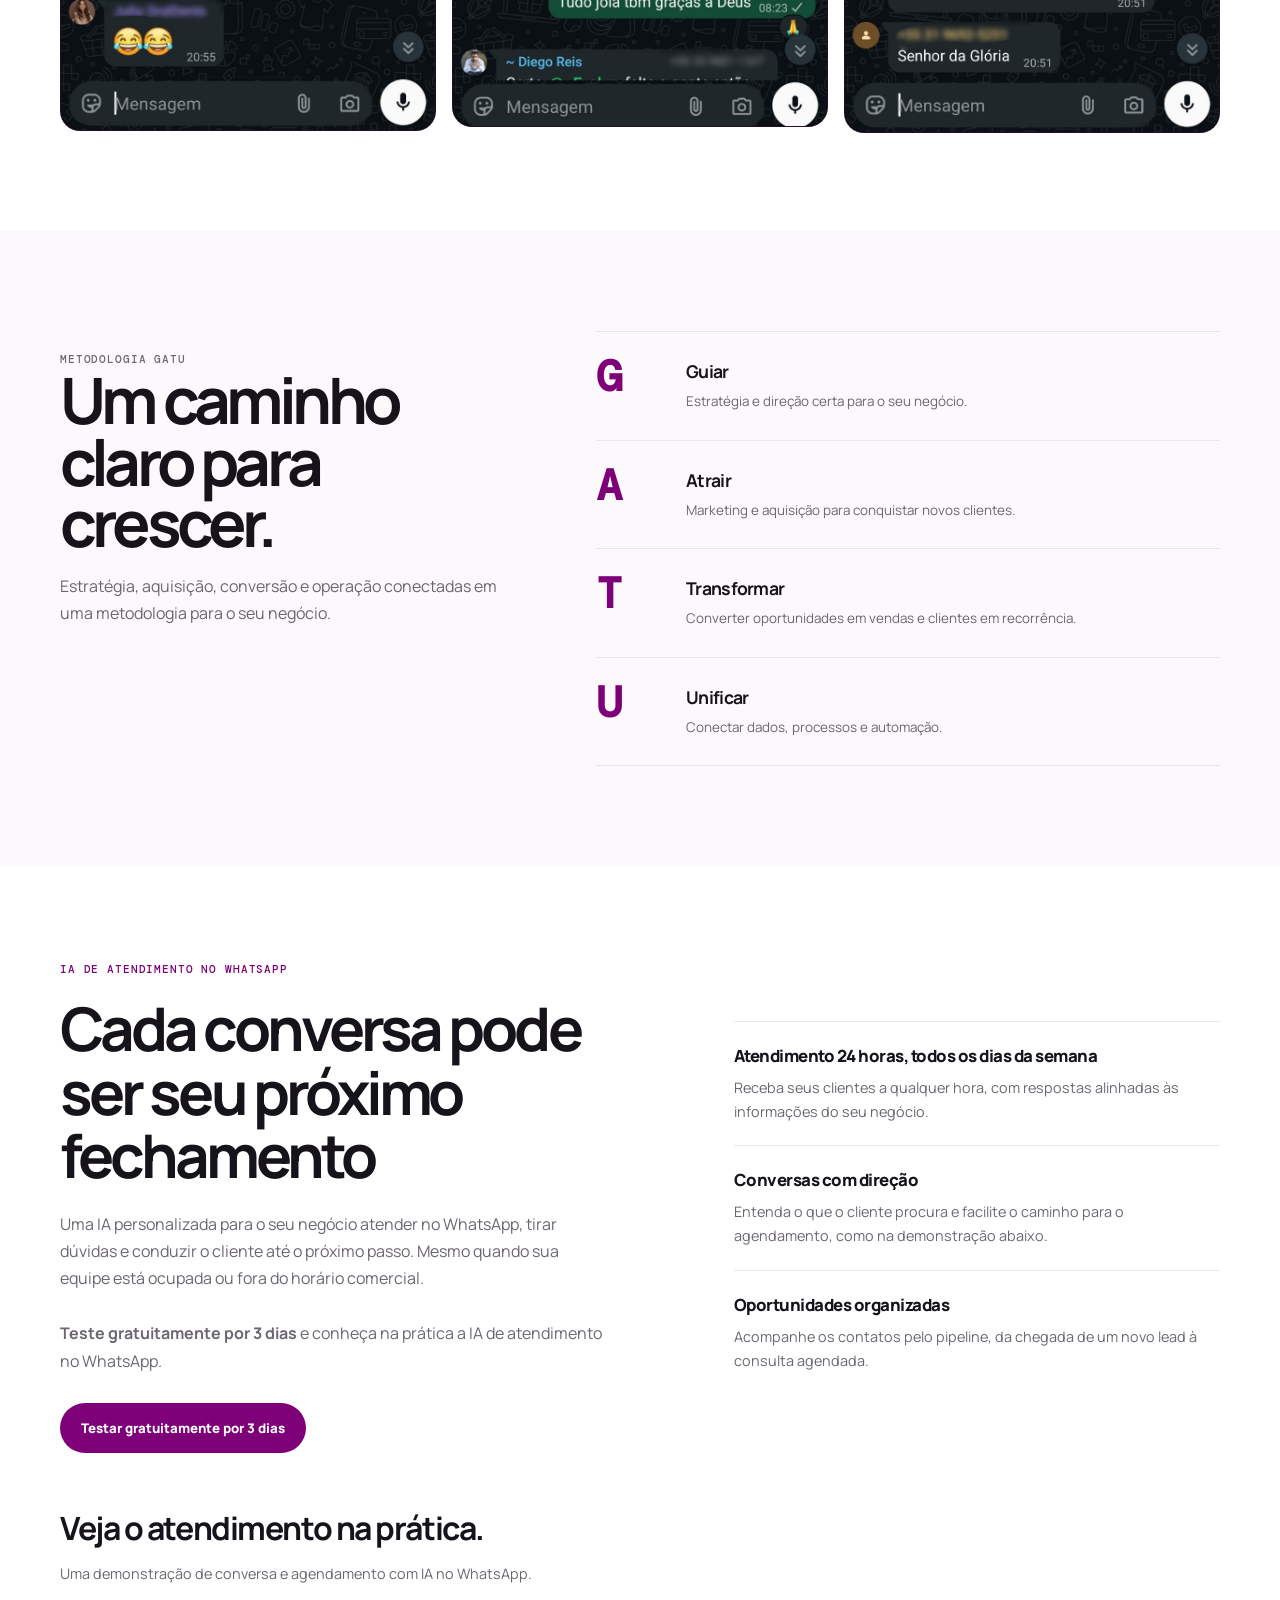
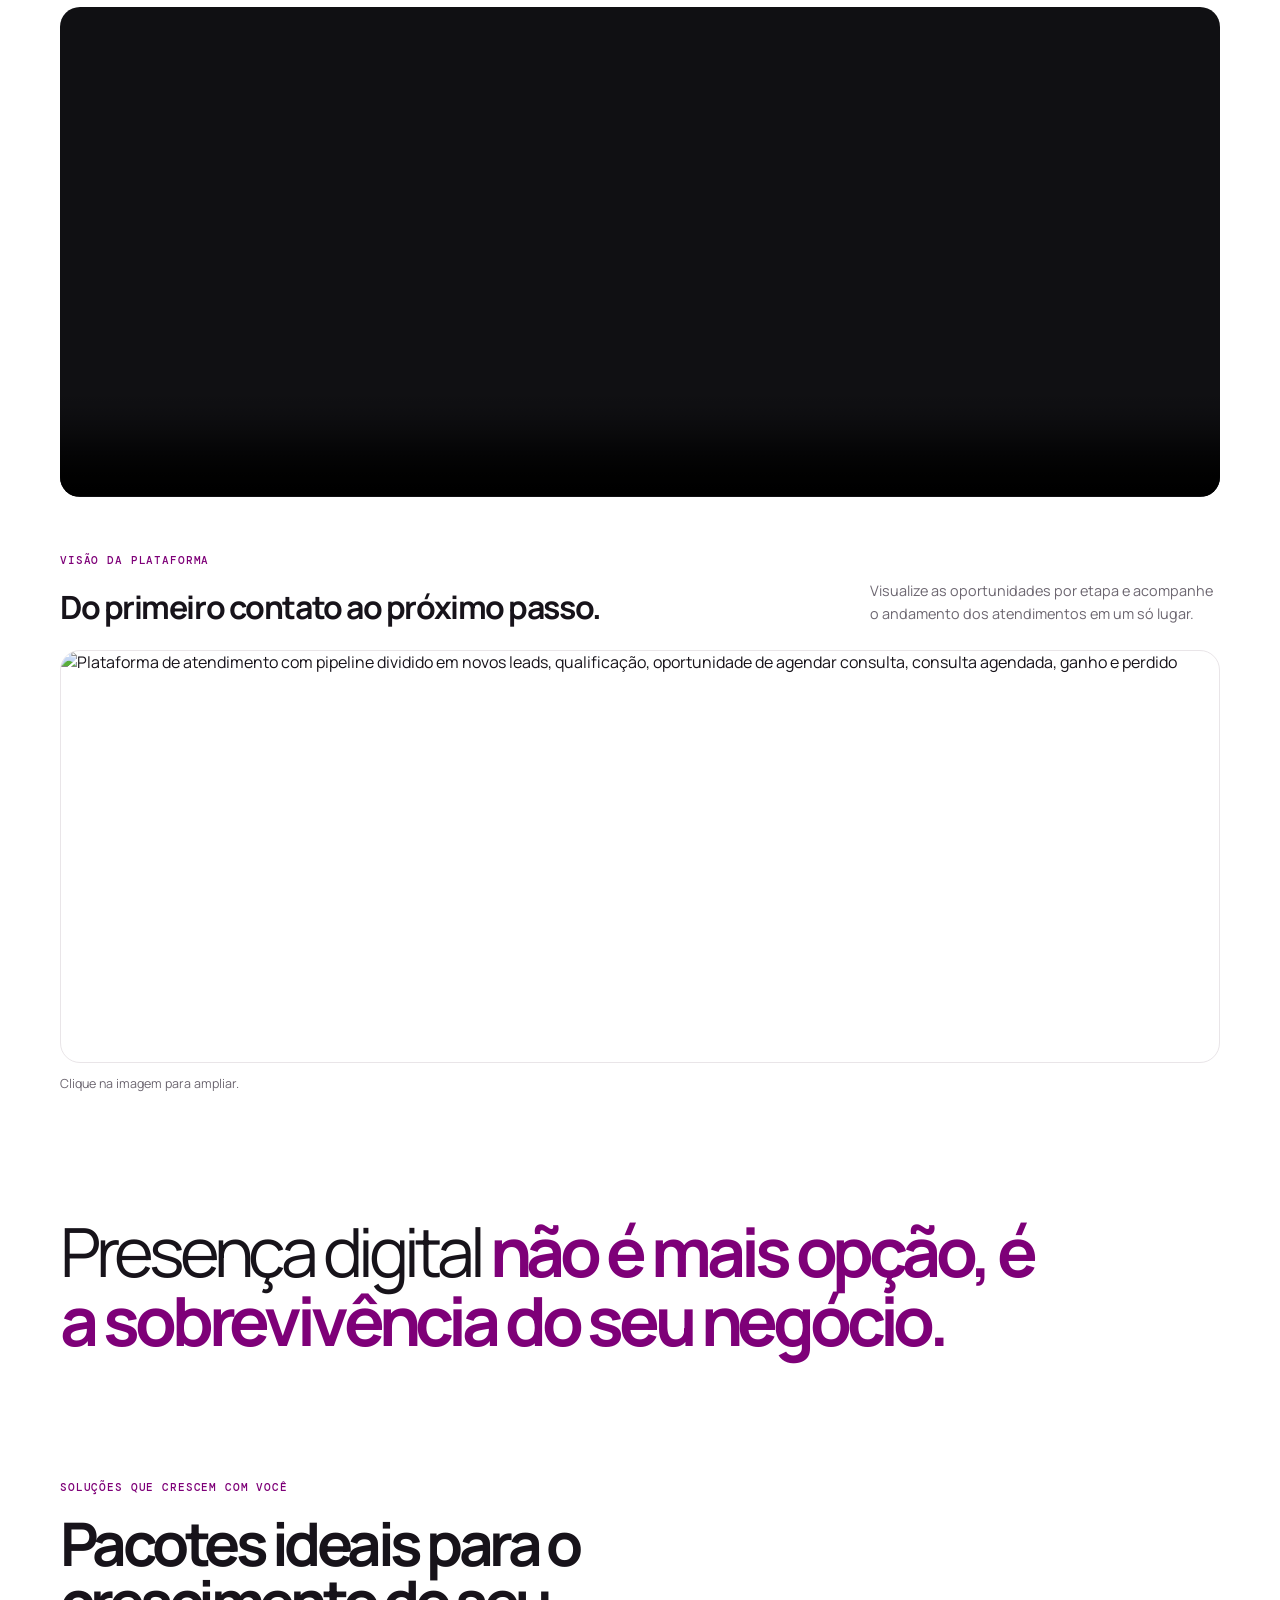
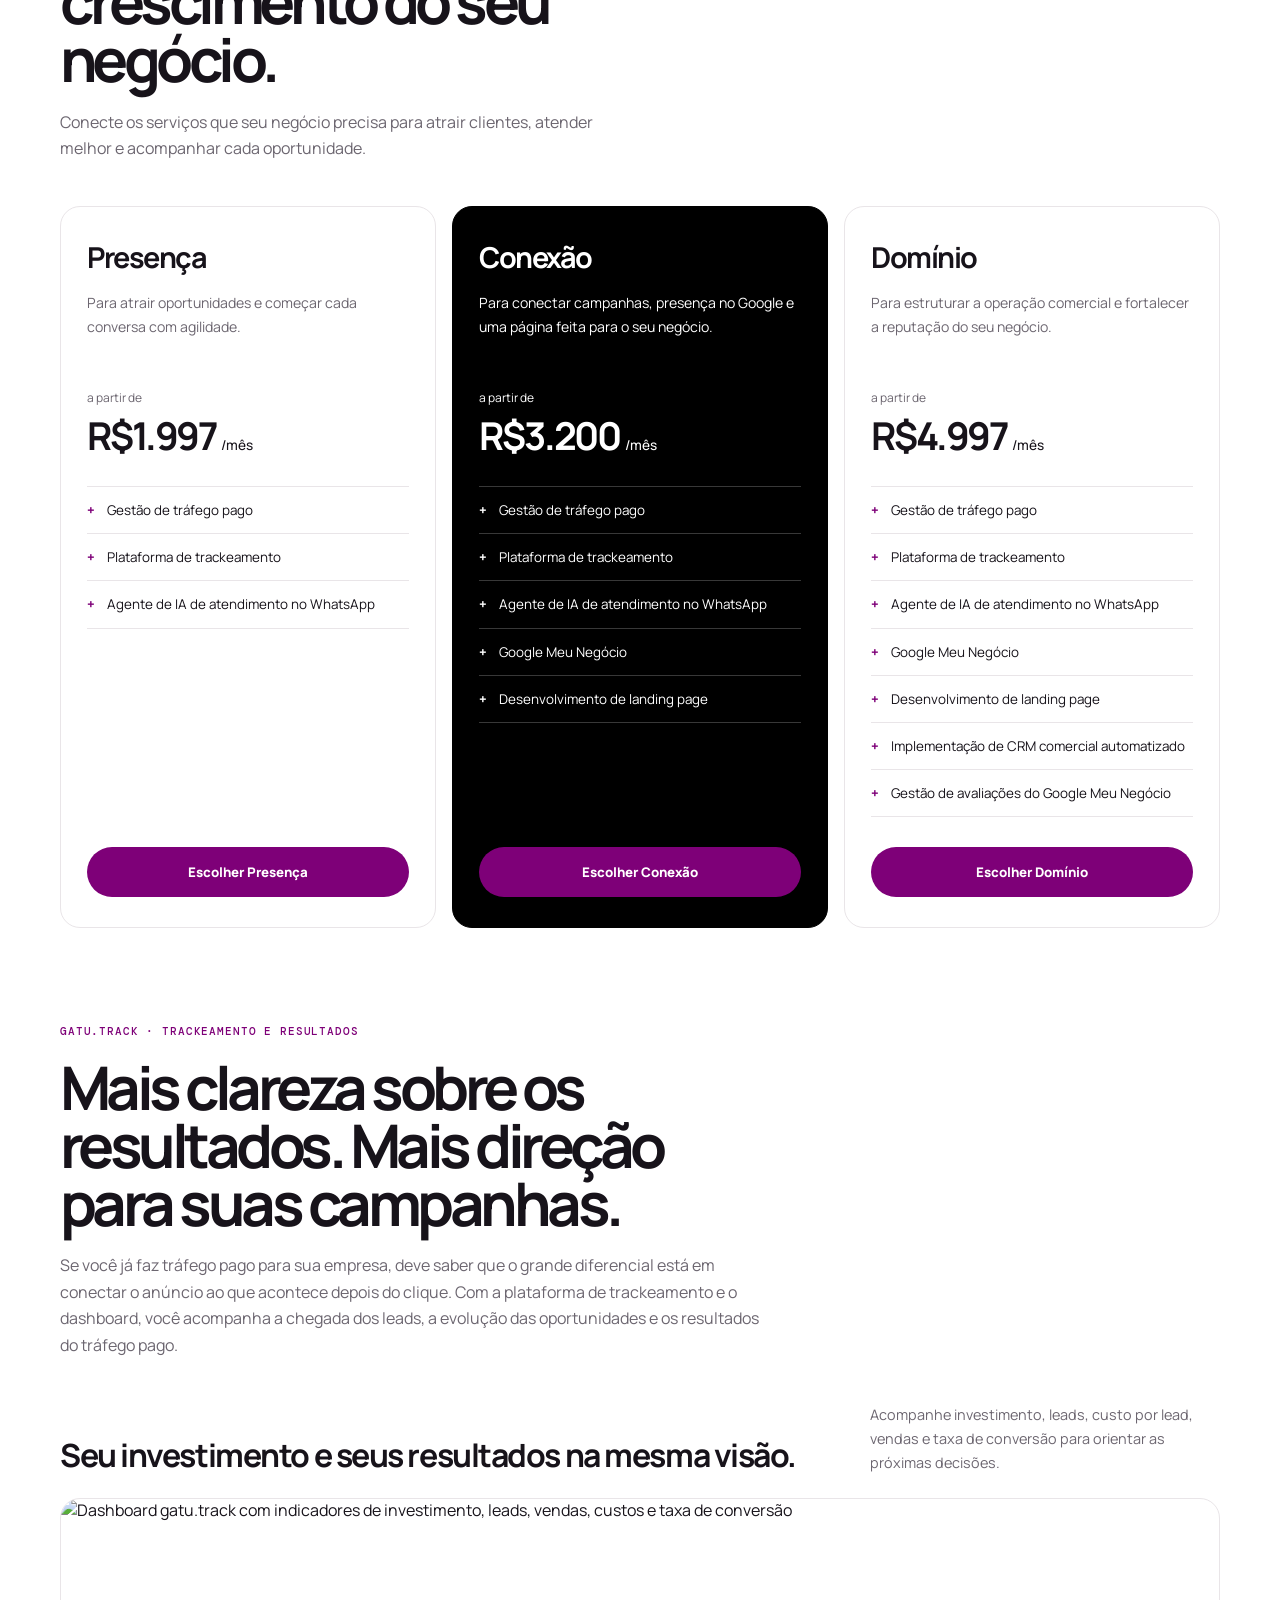
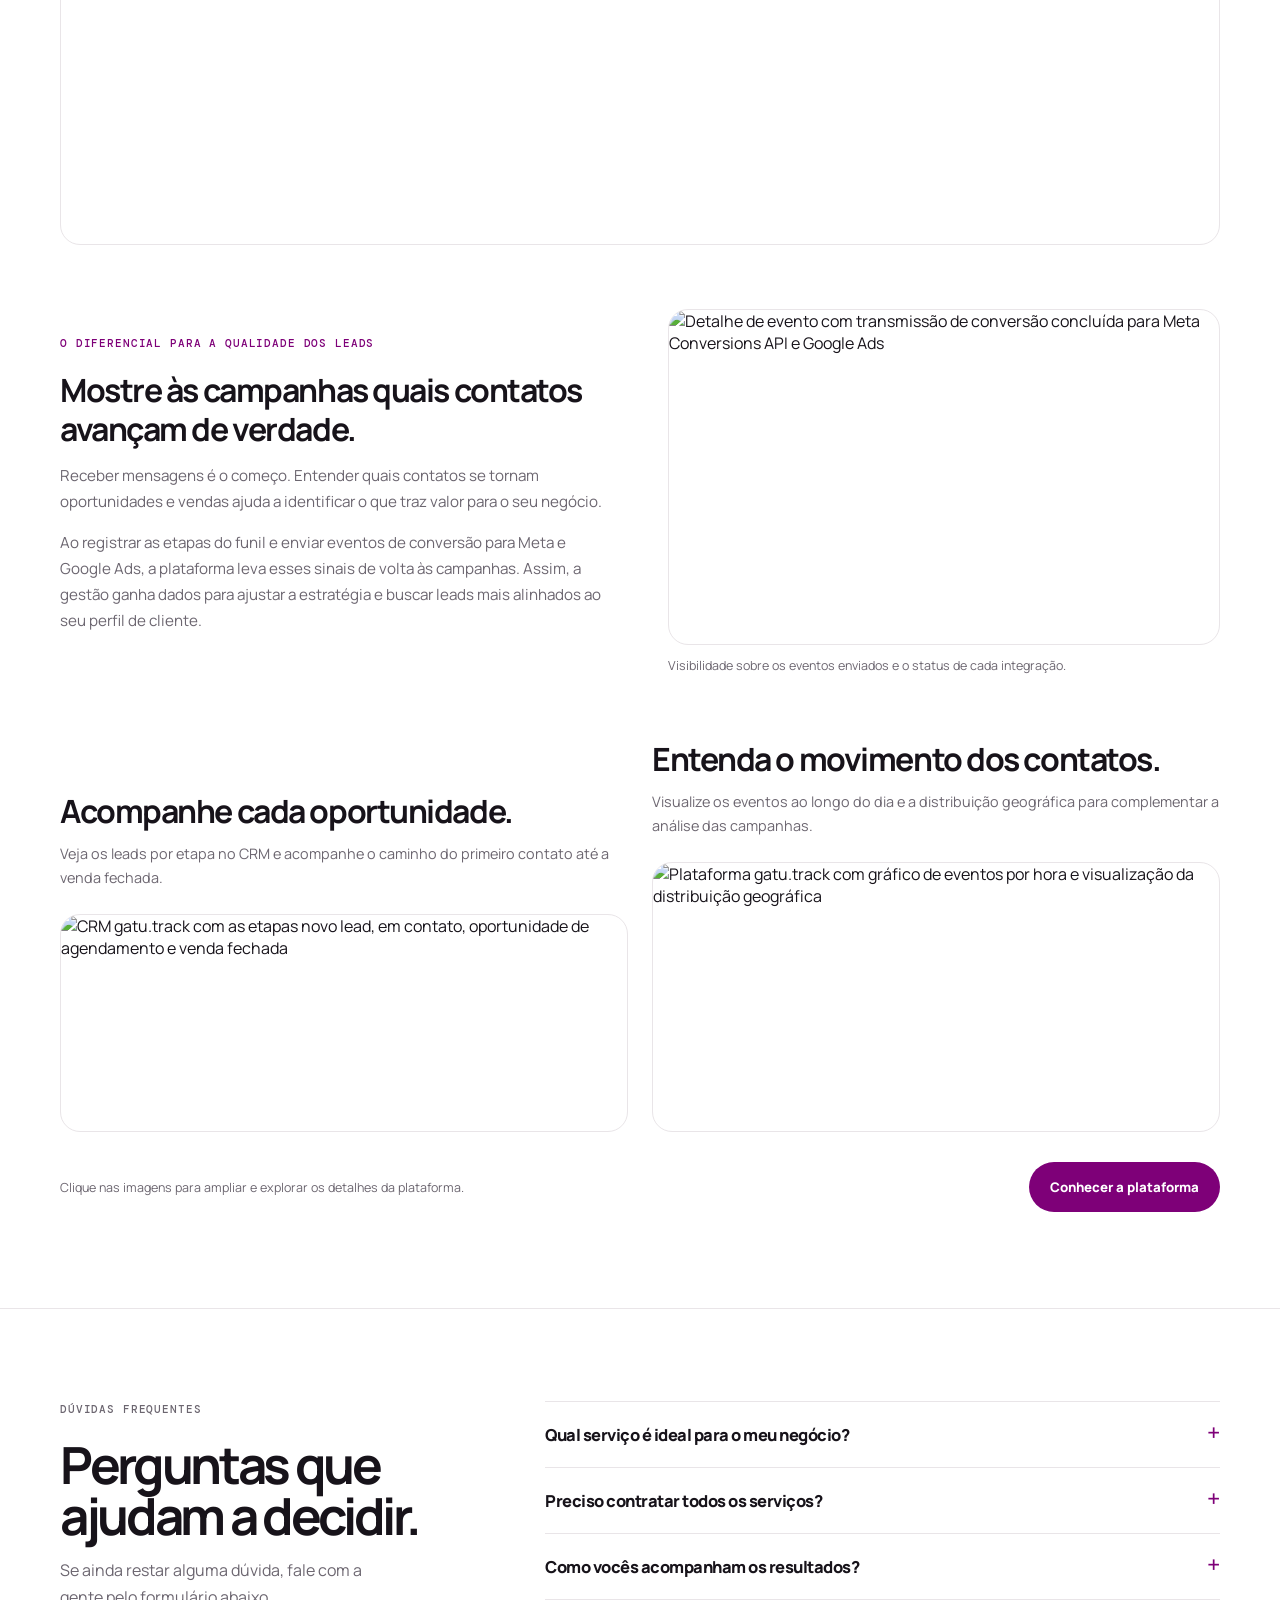
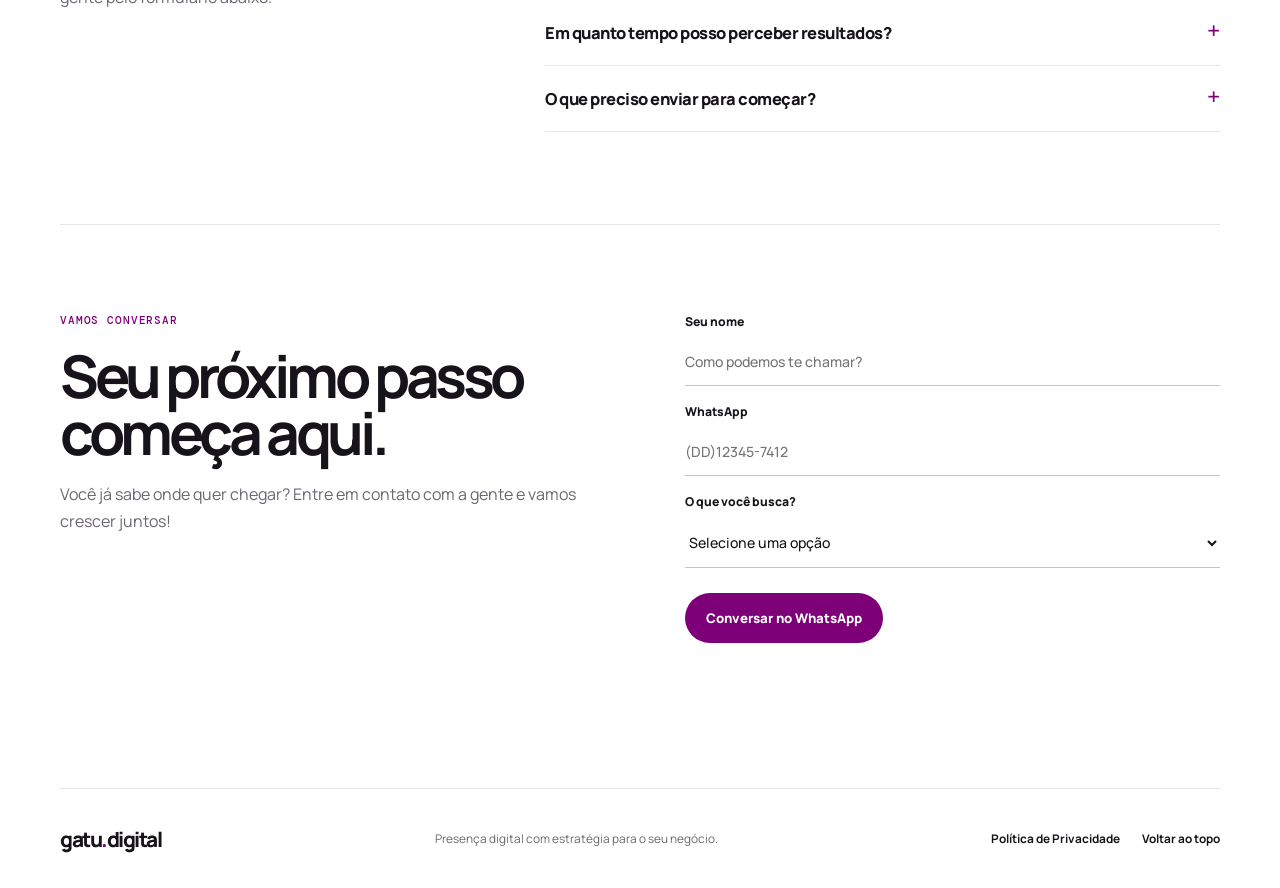
==== commit a93ae909: "Add files via upload" ====
--- a/index.html
+++ b/index.html
@@ -43,7 +43,9 @@
       .steps span{display:inline-block;animation:gatuLetter 2.8s cubic-bezier(.4,0,.2,1) infinite}
       .steps li:nth-child(2) span{animation-delay:-.7s}.steps li:nth-child(3) span{animation-delay:-1.4s}.steps li:nth-child(4) span{animation-delay:-2.1s}
       @keyframes gatuLetter{0%,100%{transform:translateY(0) rotate(0);color:var(--pink)}45%,60%{transform:translateY(-10px) rotate(-4deg);color:#52004f}}
-      .testimonial-shot{margin:0;padding:0;min-height:0;aspect-ratio:1/2;overflow:hidden;background:#101013;border-style:solid;border-color:rgba(126,0,120,.22);place-items:unset}.testimonial-shot img{width:100%;height:100%;display:block;object-fit:contain;background:#101013;transition:transform .3s ease}.testimonial-shot:hover img{transform:scale(1.025)}
+      .testimonial-shot{margin:0;padding:0;min-height:0;aspect-ratio:auto;align-self:start;overflow:hidden;background:#101013;border-style:solid;border-color:rgba(126,0,120,.22);place-items:unset}.testimonial-shot img{width:100%;height:auto;display:block;object-fit:contain;background:#101013}.testimonial-shot:hover img{transform:none}
+      .testimonial-controls{display:none;gap:10px}.testimonial-controls button{width:44px;height:44px;border:1px solid var(--pink);border-radius:50%;background:#fff;color:var(--pink);font-size:1.5rem;cursor:pointer}.testimonial-controls button:disabled{opacity:.3;cursor:default}.testimonial-controls button:focus-visible,.testimonial-grid:focus-visible{outline:3px solid var(--pink);outline-offset:3px}
+      @media(min-width:801px){.testimonial-controls:not([hidden]){display:flex}.testimonial-grid{grid-template-columns:none;grid-auto-flow:column;grid-auto-columns:calc((100% - 32px)/3);overflow-x:auto;scroll-snap-type:x mandatory;scrollbar-width:none}.testimonial-grid::-webkit-scrollbar{display:none}.testimonial-shot{scroll-snap-align:start}.testimonial-shot:hover{transform:none}}
       .faq-item{transition:background .35s ease,padding .35s ease}.faq-item summary{transition:padding .35s ease,color .35s ease}.faq-item summary::after{content:"+"!important;transition:transform .38s cubic-bezier(.2,.8,.2,1)}.faq-item[open] summary{padding:24px 18px 15px;color:var(--pink)}.faq-item[open] summary::after{transform:rotate(45deg)}.faq-item p{display:block;overflow:hidden;max-height:0;opacity:0;margin:0 36px 0 18px!important;transition:max-height .45s cubic-bezier(.2,.8,.2,1),opacity .28s ease,margin .45s cubic-bezier(.2,.8,.2,1)}.faq-item[open] p{max-height:240px;opacity:1;margin:0 36px 25px 18px!important}.faq-item[open]{background:linear-gradient(90deg,rgba(126,0,120,.075),transparent)}
       @media(prefers-reduced-motion:reduce){.hero-visual .hero-workspace,.steps span,.button-primary:hover,.service-wide .circle-link:hover,.button-primary:active,.service-wide .circle-link:active,.site-header .brand{animation:none}.site-header .brand{transition:none}}
     </style>
@@ -109,11 +111,13 @@
       </section>
 
       <section class="testimonials shell" aria-labelledby="testimonials-title">
-        <div class="testimonials-head reveal"><div><p class="eyebrow">prova social</p><h2 id="testimonials-title">Resultados que os clientes compartilham.</h2></div></div>
-        <div class="testimonial-grid">
+        <div class="testimonials-head reveal"><div><p class="eyebrow">prova social</p><h2 id="testimonials-title">Resultados que os clientes compartilham.</h2></div><div class="testimonial-controls" hidden><button type="button" aria-label="Depoimento anterior" aria-controls="testimonial-gallery" disabled>←</button><button type="button" aria-label="Próximo depoimento" aria-controls="testimonial-gallery">→</button></div></div>
+        <div class="testimonial-grid" id="testimonial-gallery" tabindex="0" role="region" aria-label="Depoimentos de clientes">
           <figure class="testimonial-shot reveal"><img src="assets/testimonials/resultado-agendamentos.jpeg" alt="Print de conversa no WhatsApp com resultado de agendamentos e vendas" /></figure>
           <figure class="testimonial-shot reveal"><img src="assets/testimonials/resultado-campanhas.jpeg" alt="Print de conversa no WhatsApp sobre campanhas e resultado diário" /></figure>
           <figure class="testimonial-shot reveal"><img src="assets/testimonials/resultado-producao.jpeg" alt="Print de conversa no WhatsApp com resultado de produção" /></figure>
+          <figure class="testimonial-shot reveal"><img src="assets/testimonials/resultado-dia-d-nova-lima.jpeg" alt="Print de conversa no WhatsApp com a equipe comemorando mais de R$ 1 milhão em vendas no Dia D em Nova Lima" loading="lazy" /></figure>
+          <figure class="testimonial-shot reveal"><img src="assets/testimonials/depoimento-dia-d-nova-lima.jpeg" alt="Depoimento de Marina Campolina no WhatsApp sobre o recorde de vendas e o trabalho da equipe no Dia D em Nova Lima" loading="lazy" /></figure>
         </div>
       </section>
 
@@ -129,8 +133,69 @@
         </div>
       </section>
 
+      <section id="ia-whatsapp" class="ai-section shell" aria-labelledby="ai-title">
+        <div class="ai-intro">
+          <div class="reveal"><p class="eyebrow">IA de atendimento no WhatsApp</p><h2 id="ai-title">Cada conversa pode ser seu próximo fechamento</h2><p class="ai-description">Uma IA personalizada para o seu negócio atender no WhatsApp, tirar dúvidas e conduzir o cliente até o próximo passo. Mesmo quando sua equipe está ocupada ou fora do horário comercial.</p><p class="ai-description"><strong>Teste gratuitamente por 3 dias</strong> e conheça na prática a IA de atendimento no WhatsApp.</p><a class="button button-primary" href="https://wa.me/5531975625629?text=Quero%20testar%20gratuitamente%20por%203%20dias%20a%20IA%20de%20atendimento%20no%20WhatsApp">Testar gratuitamente por 3 dias</a></div>
+          <dl class="ai-benefits reveal">
+            <div><dt>Atendimento 24 horas, todos os dias da semana</dt><dd>Receba seus clientes a qualquer hora, com respostas alinhadas às informações do seu negócio.</dd></div>
+            <div><dt>Conversas com direção</dt><dd>Entenda o que o cliente procura e facilite o caminho para o agendamento, como na demonstração abaixo.</dd></div>
+            <div><dt>Oportunidades organizadas</dt><dd>Acompanhe os contatos pelo pipeline, da chegada de um novo lead à consulta agendada.</dd></div>
+          </dl>
+        </div>
+        <figure class="ai-demo reveal">
+          <figcaption><h3>Veja o atendimento na prática.</h3><p>Uma demonstração de conversa e agendamento com IA no WhatsApp.</p></figcaption>
+          <video controls playsinline preload="none" poster="assets/ia-whatsapp/demo-capa.jpg" aria-label="Demonstração do atendimento e agendamento por IA no WhatsApp"><source src="assets/ia-whatsapp/demo-atendimento.mp4" type="video/mp4" />Seu navegador não suporta este vídeo. <a href="assets/ia-whatsapp/demo-atendimento.mp4">Abra a demonstração em vídeo.</a></video>
+        </figure>
+        <figure class="ai-platform reveal">
+          <figcaption><div><p class="eyebrow">visão da plataforma</p><h3>Do primeiro contato ao próximo passo.</h3></div><p>Visualize as oportunidades por etapa e acompanhe o andamento dos atendimentos em um só lugar.</p></figcaption>
+          <a href="assets/ia-whatsapp/pipeline-vendas.png" target="_blank" rel="noopener" aria-label="Ampliar imagem do pipeline de vendas (abre em nova aba)"><img src="assets/ia-whatsapp/pipeline-vendas.png" alt="Plataforma de atendimento com pipeline dividido em novos leads, qualificação, oportunidade de agendar consulta, consulta agendada, ganho e perdido" width="2371" height="841" loading="lazy" /></a>
+          <p class="ai-image-hint">Clique na imagem para ampliar.</p>
+        </figure>
+      </section>
+
       <section class="statement shell reveal">
         <p>Presença digital <strong>não é mais opção, é a sobrevivência do seu negócio.</strong></p>
+      </section>
+
+      <section id="pacotes" class="packages shell" aria-labelledby="packages-title">
+        <div class="section-intro reveal"><p class="eyebrow">soluções que crescem com você</p><h2 id="packages-title">Pacotes ideais para o crescimento do seu negócio.</h2><p>Conecte os serviços que seu negócio precisa para atrair clientes, atender melhor e acompanhar cada oportunidade.</p></div>
+        <div class="packages-grid">
+          <article class="package-card reveal" aria-labelledby="package-presenca">
+            <h3 id="package-presenca">Presença</h3><p class="package-description">Para atrair oportunidades e começar cada conversa com agilidade.</p>
+            <p class="package-price"><span>a partir de</span><strong>R$1.997<small>/mês</small></strong></p>
+            <ul><li>Gestão de tráfego pago</li><li>Plataforma de trackeamento</li><li>Agente de IA de atendimento no WhatsApp</li></ul>
+            <a class="button button-primary" href="https://wa.me/5531975625629?text=Quero%20saber%20mais%20sobre%20o%20pacote%20Presen%C3%A7a">Escolher Presença</a>
+          </article>
+          <article class="package-card package-highlight reveal" aria-labelledby="package-conexao">
+            <h3 id="package-conexao">Conexão</h3><p class="package-description">Para conectar campanhas, presença no Google e uma página feita para o seu negócio.</p>
+            <p class="package-price"><span>a partir de</span><strong>R$3.200<small>/mês</small></strong></p>
+            <ul><li>Gestão de tráfego pago</li><li>Plataforma de trackeamento</li><li>Agente de IA de atendimento no WhatsApp</li><li>Google Meu Negócio</li><li>Desenvolvimento de landing page</li></ul>
+            <a class="button button-primary" href="https://wa.me/5531975625629?text=Quero%20saber%20mais%20sobre%20o%20pacote%20Conex%C3%A3o">Escolher Conexão</a>
+          </article>
+          <article class="package-card reveal" aria-labelledby="package-dominio">
+            <h3 id="package-dominio">Domínio</h3><p class="package-description">Para estruturar a operação comercial e fortalecer a reputação do seu negócio.</p>
+            <p class="package-price"><span>a partir de</span><strong>R$4.997<small>/mês</small></strong></p>
+            <ul><li>Gestão de tráfego pago</li><li>Plataforma de trackeamento</li><li>Agente de IA de atendimento no WhatsApp</li><li>Google Meu Negócio</li><li>Desenvolvimento de landing page</li><li>Implementação de CRM comercial automatizado</li><li>Gestão de avaliações do Google Meu Negócio</li></ul>
+            <a class="button button-primary" href="https://wa.me/5531975625629?text=Quero%20saber%20mais%20sobre%20o%20pacote%20Dom%C3%ADnio">Escolher Domínio</a>
+          </article>
+        </div>
+      </section>
+
+      <section id="trackeamento" class="tracking-section shell" aria-labelledby="tracking-title">
+        <div class="section-intro reveal"><p class="eyebrow">gatu.track · trackeamento e resultados</p><h2 id="tracking-title">Mais clareza sobre os resultados. Mais direção para suas campanhas.</h2><p>Se você já faz tráfego pago para sua empresa, deve saber que o grande diferencial está em conectar o anúncio ao que acontece depois do clique. Com a plataforma de trackeamento e o dashboard, você acompanha a chegada dos leads, a evolução das oportunidades e os resultados do tráfego pago.</p></div>
+        <figure class="ai-platform tracking-dashboard reveal">
+          <figcaption><div><h3>Seu investimento e seus resultados na mesma visão.</h3></div><p>Acompanhe investimento, leads, custo por lead, vendas e taxa de conversão para orientar as próximas decisões.</p></figcaption>
+          <a href="assets/trackeamento/dashboard-resultados.png" target="_blank" rel="noopener" aria-label="Ampliar dashboard de resultados (abre em nova aba)"><img src="assets/trackeamento/dashboard-resultados.png" alt="Dashboard gatu.track com indicadores de investimento, leads, vendas, custos e taxa de conversão" width="2513" height="748" loading="lazy" /></a>
+        </figure>
+        <div class="tracking-feedback">
+          <div class="reveal"><p class="eyebrow">o diferencial para a qualidade dos leads</p><h3>Mostre às campanhas quais contatos avançam de verdade.</h3><p>Receber mensagens é o começo. Entender quais contatos se tornam oportunidades e vendas ajuda a identificar o que traz valor para o seu negócio.</p><p>Ao registrar as etapas do funil e enviar eventos de conversão para Meta e Google Ads, a plataforma leva esses sinais de volta às campanhas. Assim, a gestão ganha dados para ajustar a estratégia e buscar leads mais alinhados ao seu perfil de cliente.</p></div>
+          <figure class="ai-platform reveal"><a href="assets/trackeamento/transmissao-conversoes.png" target="_blank" rel="noopener" aria-label="Ampliar detalhes de transmissão de conversões (abre em nova aba)"><img src="assets/trackeamento/transmissao-conversoes.png" alt="Detalhe de evento com transmissão de conversão concluída para Meta Conversions API e Google Ads" width="795" height="483" loading="lazy" /></a><figcaption class="tracking-caption">Visibilidade sobre os eventos enviados e o status de cada integração.</figcaption></figure>
+        </div>
+        <div class="tracking-gallery">
+          <figure class="ai-platform reveal"><figcaption><div><h3>Acompanhe cada oportunidade.</h3><p>Veja os leads por etapa no CRM e acompanhe o caminho do primeiro contato até a venda fechada.</p></div></figcaption><a href="assets/trackeamento/crm-funil.png" target="_blank" rel="noopener" aria-label="Ampliar CRM e funil de vendas (abre em nova aba)"><img src="assets/trackeamento/crm-funil.png" alt="CRM gatu.track com as etapas novo lead, em contato, oportunidade de agendamento e venda fechada" width="1749" height="669" loading="lazy" /></a></figure>
+          <figure class="ai-platform reveal"><figcaption><div><h3>Entenda o movimento dos contatos.</h3><p>Visualize os eventos ao longo do dia e a distribuição geográfica para complementar a análise das campanhas.</p></div></figcaption><a href="assets/trackeamento/eventos-origem.png" target="_blank" rel="noopener" aria-label="Ampliar gráficos de eventos e distribuição geográfica (abre em nova aba)"><img src="assets/trackeamento/eventos-origem.png" alt="Plataforma gatu.track com gráfico de eventos por hora e visualização da distribuição geográfica" width="1406" height="667" loading="lazy" /></a></figure>
+        </div>
+        <div class="tracking-footer reveal"><p class="ai-image-hint">Clique nas imagens para ampliar e explorar os detalhes da plataforma.</p><a class="button button-primary" href="https://wa.me/5531975625629?text=Quero%20conhecer%20a%20plataforma%20de%20trackeamento%20e%20o%20dashboard%20de%20resultados">Conhecer a plataforma</a></div>
       </section>
 
       <section class="faq" aria-labelledby="faq-title">
--- a/styles.css
+++ b/styles.css
@@ -2,6 +2,14 @@
 
 :root{--ink:#17131a;--muted:#6c6670;--line:#e9e5e8;--wash:#fbf9fb;--pink:#d50070;--pink-soft:#fae8f1;--radius:18px}*{box-sizing:border-box}html{scroll-behavior:smooth}body{margin:0;background:#fff;color:var(--ink);font-family:Manrope,Arial,sans-serif;-webkit-font-smoothing:antialiased}a{color:inherit;text-decoration:none}.shell{width:min(1160px,calc(100% - 48px));margin-inline:auto}.site-header{height:76px;width:min(1240px,calc(100% - 48px));margin:auto;display:flex;align-items:center;justify-content:space-between;position:relative;z-index:3}.brand{font-size:1.3rem;font-weight:800;letter-spacing:-.07em}.brand span{color:var(--pink)}nav{display:flex;gap:28px;font-size:.82rem;font-weight:700}nav a{transition:color .2s}nav a:hover,.text-link:hover{color:var(--pink)}.header-cta{font-size:.78rem;font-weight:800;border:1px solid var(--ink);padding:11px 16px;border-radius:999px;transition:.2s}.header-cta:hover{background:var(--ink);color:#fff}.hero{min-height:calc(100dvh - 76px);display:grid;grid-template-columns:1.05fr .95fr;gap:60px;align-items:center;padding-block:40px 72px}.eyebrow{font:500 .67rem/1.4 'DM Mono',monospace;text-transform:uppercase;letter-spacing:.08em;color:var(--pink);margin:0 0 20px}.hero h1,.section-intro h2,.process h2,.contact h2{font-size:clamp(3.1rem,6.1vw,5.7rem);line-height:.96;letter-spacing:-.075em;margin:0;max-width:690px}.hero h1 em{font-style:normal;color:var(--pink)}.hero-text{font-size:1.04rem;line-height:1.65;color:var(--muted);max-width:470px;margin:27px 0}.hero-actions{display:flex;align-items:center;gap:28px;flex-wrap:wrap}.button{border:0;cursor:pointer;font:800 .83rem Manrope,sans-serif;border-radius:999px;padding:16px 21px;display:inline-flex;gap:14px;align-items:center;justify-content:center;transition:transform .2s,background .2s}.button:active{transform:scale(.98)}.button-primary{background:var(--pink);color:#fff}.button-primary:hover{background:#ae005b}.text-link{font-size:.82rem;font-weight:800}.text-link span{margin-left:6px}.hero-visual{height:min(590px,68vw);min-height:420px;border-radius:var(--radius);overflow:hidden;position:relative;background:var(--pink-soft)}.hero-visual img{width:100%;height:100%;object-fit:cover;display:block;animation:heroIn 1s cubic-bezier(.2,.8,.2,1) both}.growth-note{position:absolute;background:#fff;padding:13px 15px;border-radius:12px;box-shadow:0 16px 35px rgba(86,16,55,.13);display:grid;gap:3px;animation:float 4s ease-in-out infinite}.growth-note strong{font-size:.78rem}.growth-note span{font-size:.67rem;color:var(--muted)}.note-one{left:22px;bottom:30px}.note-two{right:18px;top:27px;animation-delay:-2s}.logo-section{border-top:1px solid var(--line);padding:25px 0 68px}.logo-section p{font-size:.71rem;color:var(--muted);text-align:center;margin:0 0 25px}.logo-wall{display:grid;grid-template-columns:repeat(5,1fr);border:1px dashed #d9d1d6;border-radius:var(--radius);overflow:hidden}.logo-slot{height:72px;display:grid;place-items:center;border-right:1px dashed #d9d1d6;color:#b0a8ae;font-size:.75rem;font-weight:700}.logo-slot:last-child{border:0}.services{padding-block:88px}.section-intro{max-width:710px;margin-bottom:45px}.section-intro h2{font-size:clamp(2.5rem,4.7vw,4.5rem)}.section-intro>p:last-child,.process-title>p,.contact-copy>p:last-child{color:var(--muted);line-height:1.65;max-width:580px;margin:20px 0 0}.services-grid{display:grid;grid-template-columns:repeat(12,1fr);gap:14px}.service-card{border:1px solid var(--line);border-radius:var(--radius);padding:25px;display:flex;flex-direction:column;justify-content:space-between;min-height:260px;grid-column:span 4;transition:transform .25s,border-color .25s,box-shadow .25s}.service-card:hover{transform:translateY(-4px);border-color:#e6a9c9;box-shadow:0 18px 40px rgba(89,29,61,.08)}.service-featured{grid-column:span 8;min-height:310px;background:var(--pink-soft);display:flex;flex-direction:row}.visual-card{background:linear-gradient(135deg,#fff 50%,var(--pink-soft) 50%)}.service-dark{background:var(--ink);color:#fff;border-color:var(--ink)}.service-dark .service-number,.service-dark p,.service-dark small{color:#d6cad1}.service-wide{grid-column:span 8;min-height:225px;flex-direction:row;align-items:end;position:relative}.service-number{font:500 .69rem 'DM Mono',monospace;color:#9e929a}.service-card h3{font-size:1.35rem;letter-spacing:-.05em;margin:18px 0 10px}.service-card p{font-size:.83rem;line-height:1.6;color:var(--muted);max-width:390px;margin:0}.price{display:flex;flex-direction:column;align-items:flex-start;gap:2px;margin-top:24px}.price small{font-size:.67rem;color:var(--muted);font-weight:700}.price strong{font-size:1.36rem;letter-spacing:-.055em}.circle-link{width:48px;height:48px;border-radius:50%;display:grid;place-items:center;background:var(--pink);color:#fff;font-size:1.25rem;margin-left:auto}.process{background:var(--wash);padding-block:100px}.process-wrap{display:grid;grid-template-columns:.85fr 1.15fr;gap:75px}.process h2{font-size:clamp(2.7rem,5vw,4.8rem)}.steps{margin:0;padding:0;list-style:none;display:grid;gap:0}.steps li{display:grid;grid-template-columns:70px 1fr;gap:10px;border-top:1px solid var(--line);padding:27px 0}.steps li:last-child{border-bottom:1px solid var(--line)}.steps span{font:500 .72rem 'DM Mono',monospace;color:var(--pink)}.steps h3{margin:0;font-size:1.1rem;letter-spacing:-.04em}.steps p{margin:8px 0 0;color:var(--muted);font-size:.84rem;line-height:1.6}.statement{padding-block:125px}.statement p{font-size:clamp(2.45rem,5.3vw,5.2rem);line-height:1.02;letter-spacing:-.075em;margin:0;max-width:1000px}.statement strong{color:var(--pink)}.contact{border-top:1px solid var(--line);padding-block:88px 110px;display:grid;grid-template-columns:1fr 1fr;gap:90px}.contact h2{font-size:clamp(2.6rem,4.6vw,4.3rem)}.contact-form{display:grid;gap:17px}.contact-form label{font-size:.76rem;font-weight:800;display:grid;gap:8px}.contact-form input,.contact-form select{font:500 .88rem Manrope,sans-serif;padding:14px 0;border:0;border-bottom:1px solid #cac3c8;border-radius:0;outline:0;background:transparent;color:var(--ink)}.contact-form input:focus,.contact-form select:focus{border-color:var(--pink)}.contact-form .button{justify-self:start;margin-top:8px}.form-message{margin:0;color:var(--pink);font-size:.78rem;font-weight:700;min-height:18px}.footer{border-top:1px solid var(--line);padding-block:29px;display:flex;justify-content:space-between;align-items:center;font-size:.74rem;color:var(--muted)}.footer .brand{color:var(--ink)}.footer a:last-child{font-weight:700;color:var(--ink)}.reveal{opacity:0;transform:translateY(18px);transition:opacity .65s ease,transform .65s cubic-bezier(.2,.8,.2,1)}.reveal.is-visible{opacity:1;transform:none}.reveal-delay{transition-delay:.14s}@keyframes heroIn{from{transform:scale(1.04);filter:saturate(.85)}to{transform:scale(1);filter:saturate(1)}}@keyframes float{50%{transform:translateY(-9px)}}
 @media(max-width:800px){.shell,.site-header{width:min(100% - 36px,1160px)}.site-header{height:68px}.site-header nav{display:none}.header-cta{font-size:.7rem;padding:9px 12px}.hero{grid-template-columns:1fr;gap:40px;padding-block:37px 58px;min-height:auto}.hero h1{font-size:clamp(3.15rem,13vw,4.7rem)}.hero-visual{height:102vw;min-height:0}.logo-wall{grid-template-columns:repeat(2,1fr)}.logo-slot{border-bottom:1px dashed #d9d1d6}.logo-slot:nth-child(2n){border-right:0}.logo-slot:last-child{border-bottom:0}.services{padding-block:64px}.services-grid{grid-template-columns:1fr}.service-card,.service-featured,.service-wide{grid-column:auto;min-height:220px}.service-featured,.service-wide{flex-direction:column;align-items:flex-start}.circle-link{position:absolute;right:23px;bottom:23px}.process{padding-block:70px}.process-wrap,.contact{grid-template-columns:1fr;gap:42px}.statement{padding-block:85px}.contact{padding-block:64px 80px}.footer{gap:15px;flex-wrap:wrap}.footer p{order:3;width:100%;margin:0}}
+.ai-section{padding-block:96px 0}.ai-intro{display:grid;grid-template-columns:1.1fr .9fr;gap:80px;align-items:center}.ai-section h2{font-size:clamp(2.5rem,4.7vw,4.5rem);line-height:1.05;letter-spacing:-.065em;margin:0;max-width:650px}.ai-description{color:var(--muted);line-height:1.7;max-width:550px;margin:24px 0 28px}.ai-benefits{margin:0}.ai-benefits>div{padding:22px 0;border-top:1px solid var(--line)}.ai-benefits dt{font-size:1.05rem;font-weight:800;letter-spacing:-.03em}.ai-benefits dd{margin:9px 0 0;color:var(--muted);font-size:.9rem;line-height:1.65}.ai-demo,.ai-platform{margin:56px 0 0}.ai-section h3{font-size:clamp(1.4rem,2.5vw,2rem);letter-spacing:-.045em;line-height:1.2;margin:0}.ai-demo figcaption p,.ai-platform figcaption>p{color:var(--muted);font-size:.9rem;line-height:1.65}.ai-demo video{display:block;width:100%;aspect-ratio:64/27;object-fit:contain;background:#101013;border-radius:20px;margin-top:22px}.ai-platform figcaption{display:flex;align-items:end;justify-content:space-between;gap:32px;margin-bottom:24px}.ai-platform figcaption>p{max-width:350px;margin:0}.ai-platform a{display:block;border:1px solid var(--line);border-radius:20px;overflow:hidden}.ai-platform img{display:block;width:100%;height:auto}.ai-image-hint{color:var(--muted);font-size:.78rem;margin:12px 0 0}.ai-platform a:focus-visible,.ai-demo video:focus-visible{outline:3px solid var(--pink);outline-offset:4px}
+@media(max-width:800px){.ai-section{padding-top:64px}.ai-intro{grid-template-columns:1fr;gap:36px}.ai-demo,.ai-platform{margin-top:38px}.ai-platform figcaption{display:block}.ai-platform figcaption>p{margin-top:16px}.ai-demo video,.ai-platform a{border-radius:14px}}
+.packages{padding-bottom:96px}.packages .section-intro h2{max-width:850px}.packages-grid{display:grid;grid-template-columns:repeat(3,minmax(0,1fr));gap:16px}.package-card{display:flex;flex-direction:column;padding:30px 26px;border:1px solid var(--line);border-radius:20px;background:#fff}.package-highlight{border-color:var(--pink);background:var(--pink-soft)}.package-card h3{font-size:1.8rem;letter-spacing:-.05em;margin:0}.package-description{font-size:.88rem;line-height:1.65;color:var(--muted);min-height:4.95em;margin:14px 0 0}.package-price{display:grid;gap:8px;margin:28px 0}.package-price>span{font-size:.75rem;color:var(--muted)}.package-price strong{font-size:clamp(2rem,3vw,2.6rem);line-height:1.15;letter-spacing:-.055em;white-space:nowrap}.package-price small{font-size:.85rem;font-weight:500;letter-spacing:0;margin-left:5px}.package-card ul{list-style:none;padding:0;margin:0 0 30px;border-top:1px solid var(--line)}.package-card li{position:relative;padding:13px 0 13px 20px;border-bottom:1px solid var(--line);font-size:.84rem;line-height:1.5}.package-card li::before{content:"+";position:absolute;left:0;color:var(--pink);font-weight:800}.package-card .button{margin-top:auto;text-align:center;justify-content:center}.package-card .button:focus-visible{outline:3px solid var(--pink);outline-offset:4px}
+.package-highlight{background:#000;border-color:#000;color:#fff}.package-highlight .package-description,.package-highlight .package-price>span,.package-highlight li::before{color:#fff}.package-highlight ul,.package-highlight li{border-color:rgba(255,255,255,.22)}
+.package-card{transition:transform .3s ease,box-shadow .3s ease}.package-card:focus-within,.package-card:active{transform:translateY(-8px);box-shadow:0 20px 40px rgba(126,0,120,.18)}@media(hover:hover){.package-card:hover{transform:translateY(-8px);box-shadow:0 20px 40px rgba(126,0,120,.18)}}.package-card:active{transform:translateY(-12px)}@media(prefers-reduced-motion:reduce){.package-card{transition:none}.package-card:hover,.package-card:focus-within,.package-card:active{transform:none}}
+@media(max-width:800px){.packages{padding-bottom:64px}.packages-grid{grid-template-columns:1fr}.package-card{padding:28px 24px}.package-description{min-height:0}.package-price strong{font-size:2.6rem}}
+.tracking-section{padding-bottom:96px}.tracking-section .section-intro h2{max-width:960px}.tracking-section .section-intro>p:last-child{max-width:720px}.tracking-section h3{font-size:clamp(1.4rem,2.5vw,2rem);letter-spacing:-.045em;line-height:1.2;margin:0}.tracking-section .ai-platform{margin:0}.tracking-feedback{display:grid;grid-template-columns:1fr 1fr;gap:56px;align-items:center;margin-block:64px}.tracking-feedback>div>p:not(.eyebrow){color:var(--muted);font-size:.95rem;line-height:1.7}.tracking-section .tracking-caption{display:block;margin:12px 0 0;color:var(--muted);font-size:.78rem;line-height:1.5}.tracking-gallery{display:grid;grid-template-columns:1fr 1fr;gap:24px}.tracking-gallery figure{display:flex;flex-direction:column}.tracking-gallery .ai-platform figcaption{flex:1}.tracking-gallery figcaption p{color:var(--muted);font-size:.9rem;line-height:1.65;margin:12px 0 0}.tracking-footer{display:flex;justify-content:space-between;align-items:center;gap:24px;margin-top:30px}.tracking-footer .ai-image-hint{margin:0}
+@media(max-width:800px){.tracking-section{padding-bottom:64px}.tracking-feedback,.tracking-gallery{grid-template-columns:1fr;gap:30px}.tracking-feedback{margin-block:38px}.tracking-footer{align-items:start;flex-direction:column}.tracking-section .ai-platform figcaption>p{max-width:none}}
 @media(prefers-reduced-motion:reduce){html{scroll-behavior:auto}*,*::before,*::after{animation-duration:.01ms!important;animation-iteration-count:1!important;transition-duration:.01ms!important}.reveal{opacity:1;transform:none}}
 .circle-link{font-size:.65rem;font-weight:800}
 .service-wide .circle-link{width:auto;height:auto;border-radius:999px;padding:15px 18px;font-size:.68rem;white-space:nowrap}
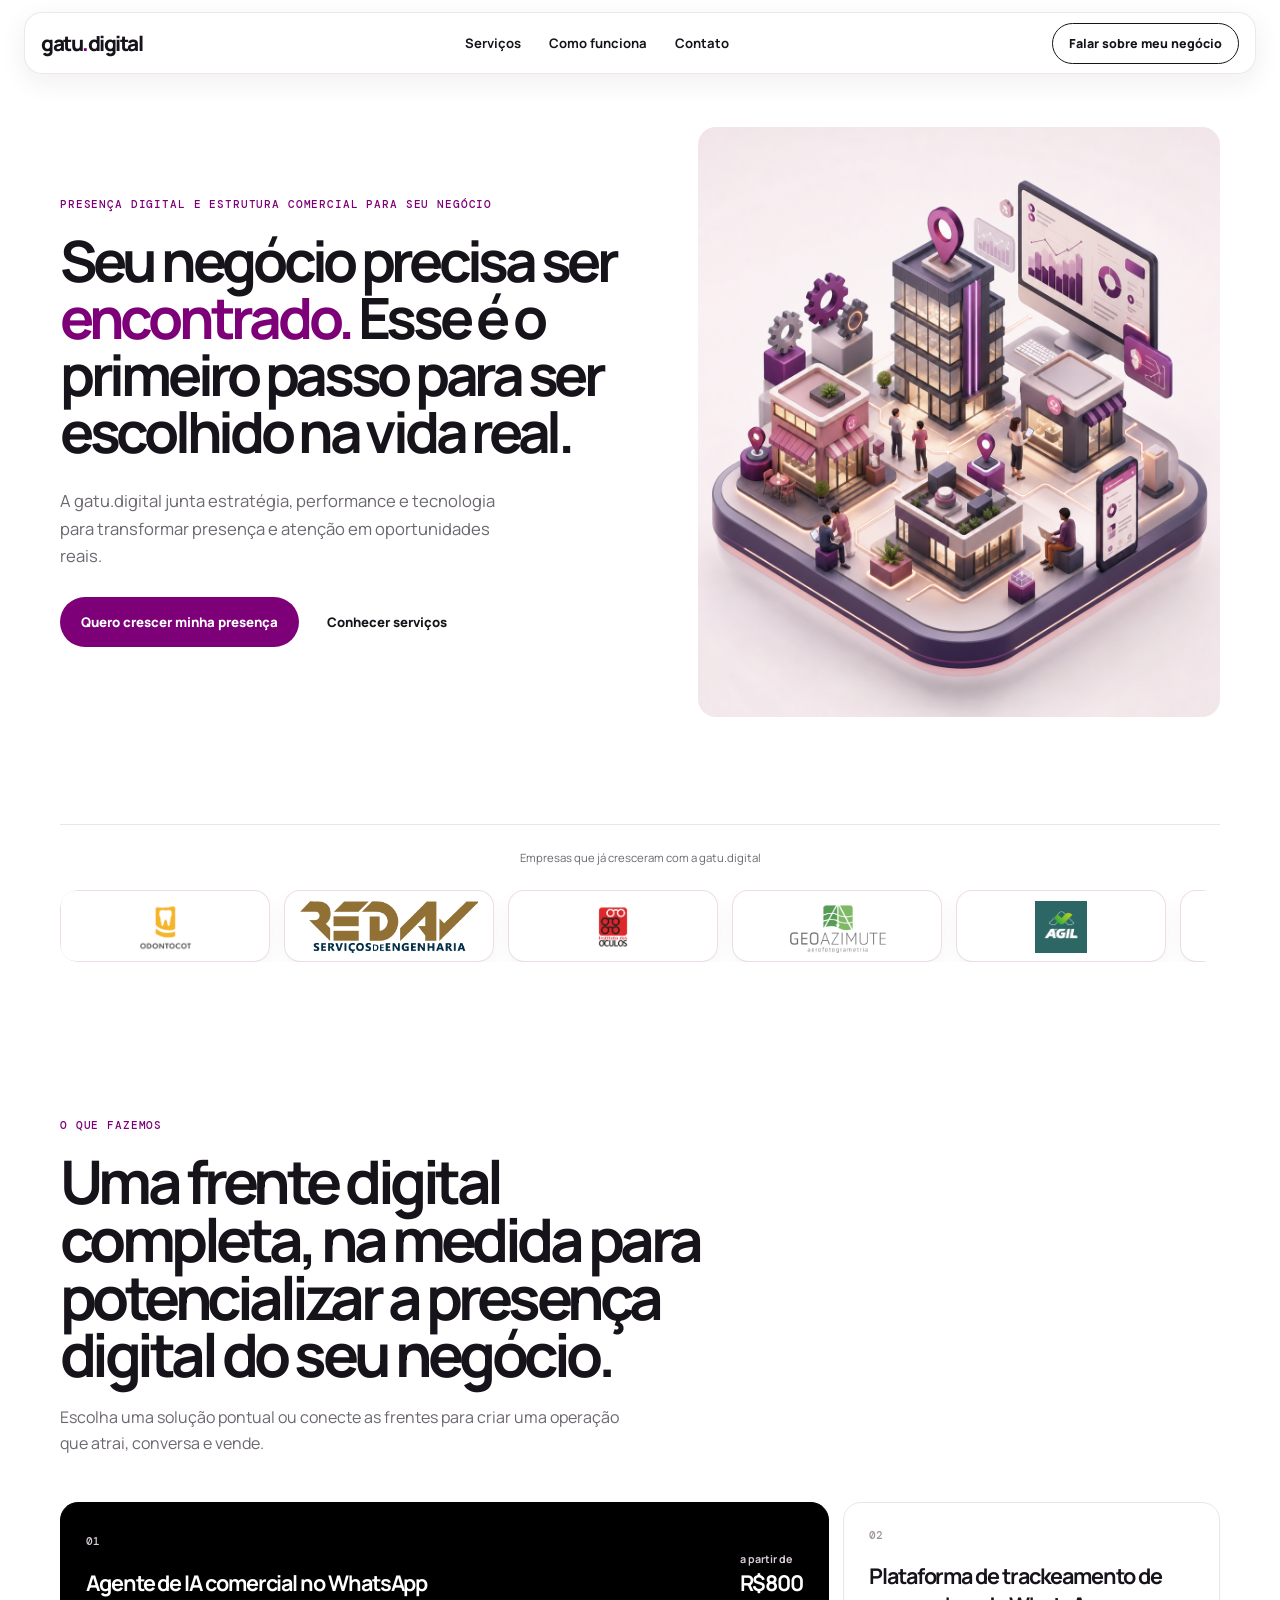
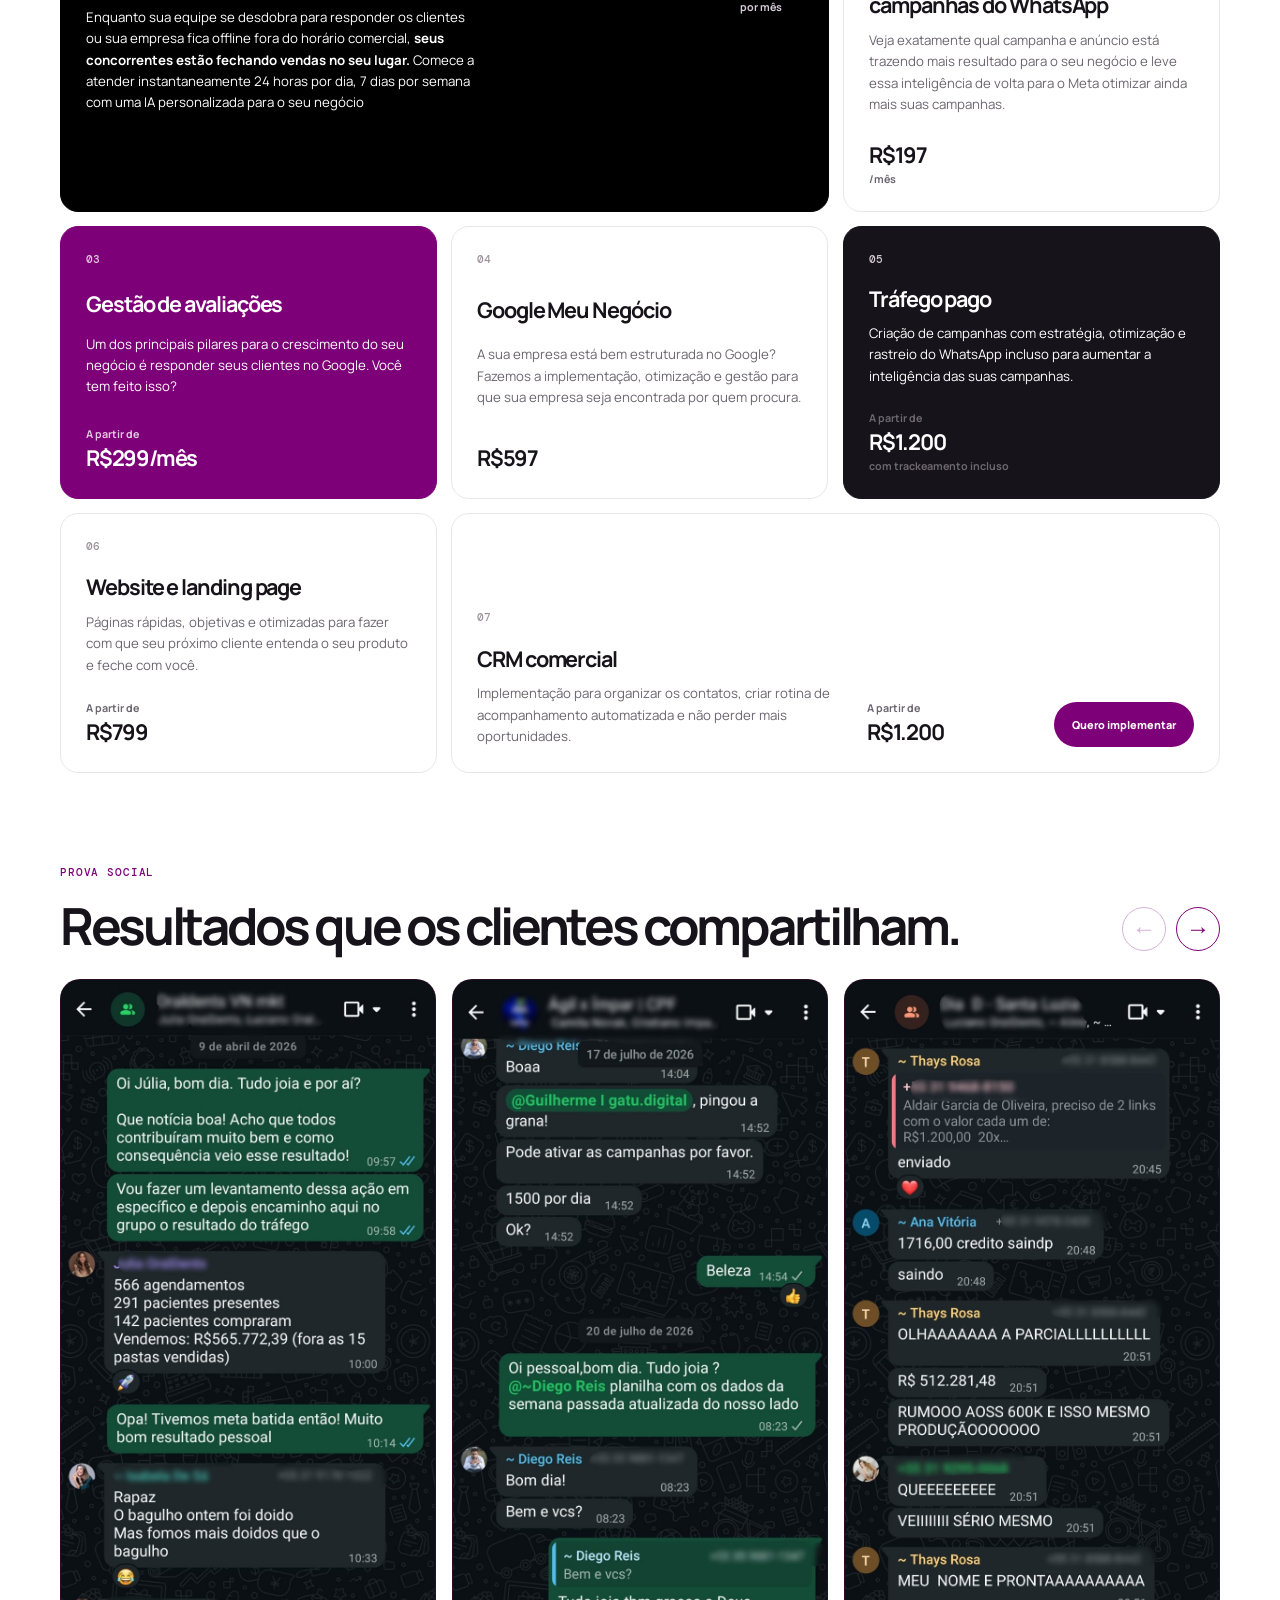
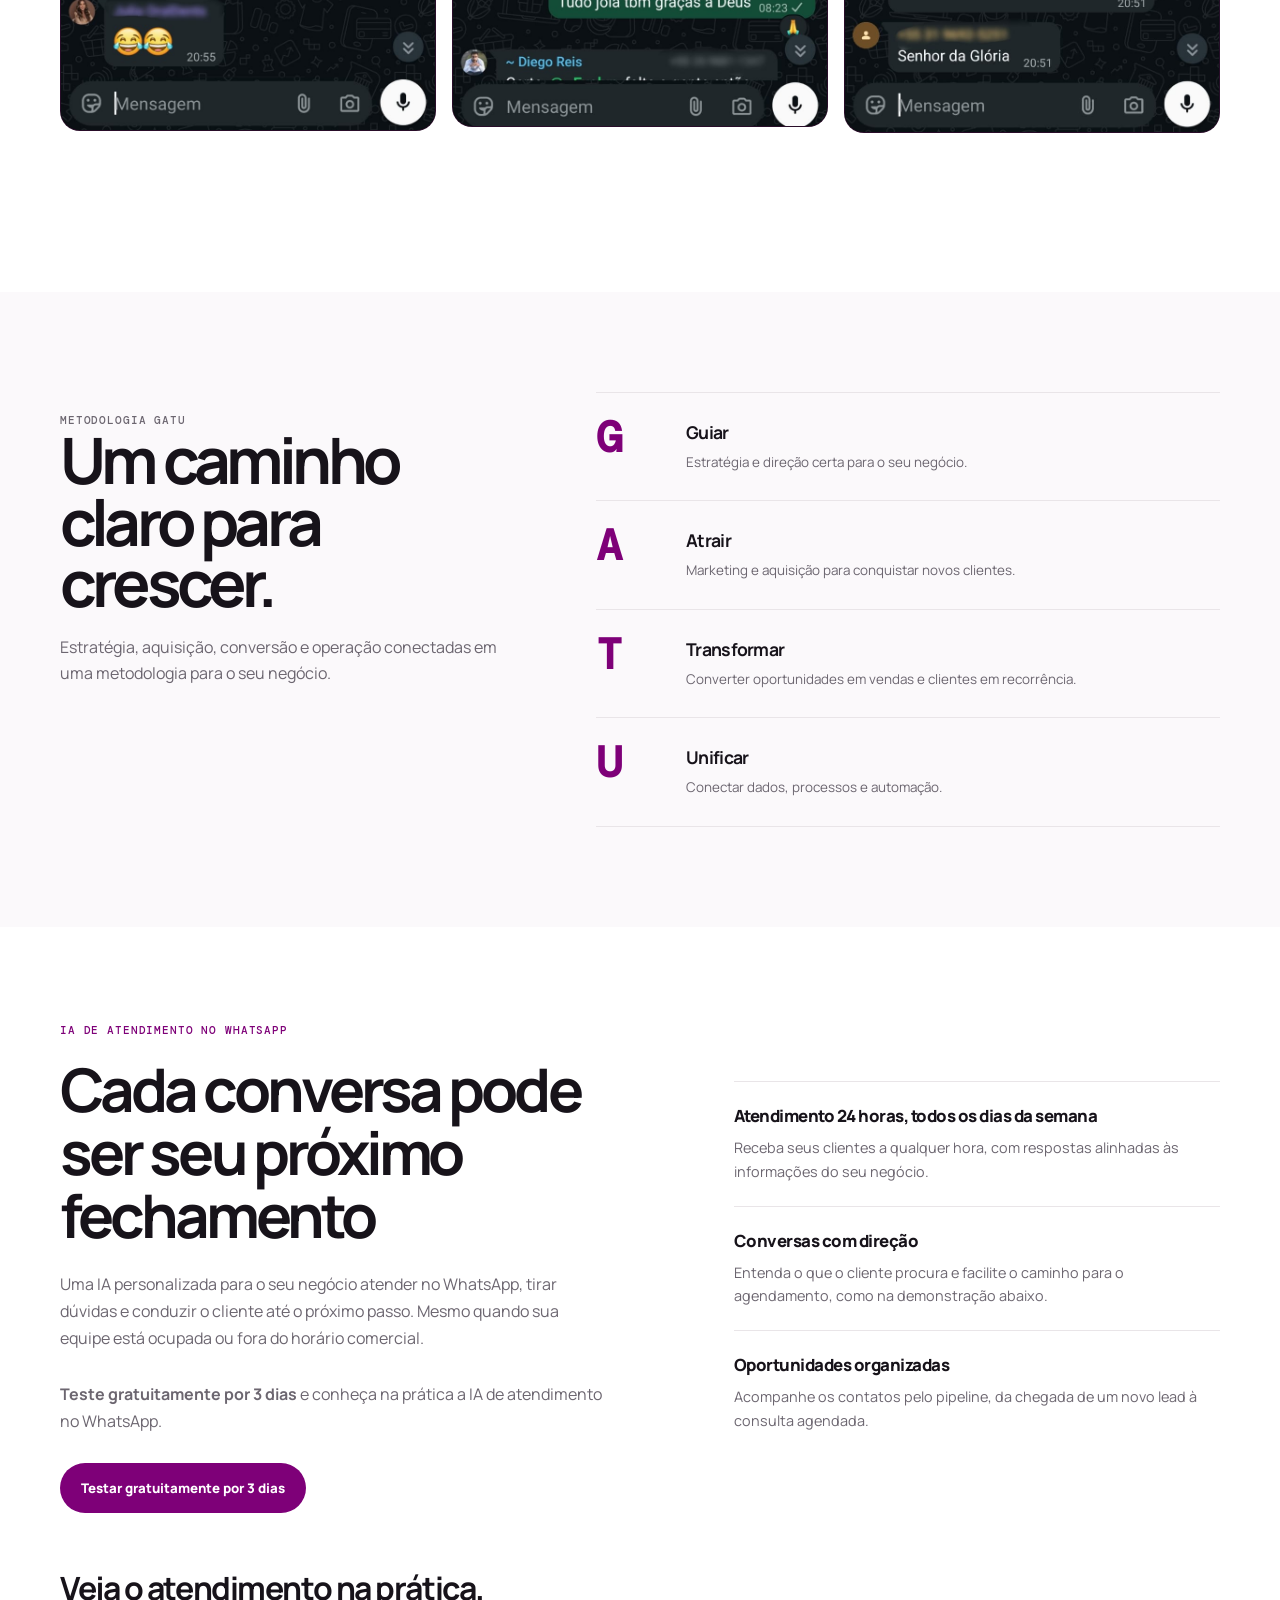
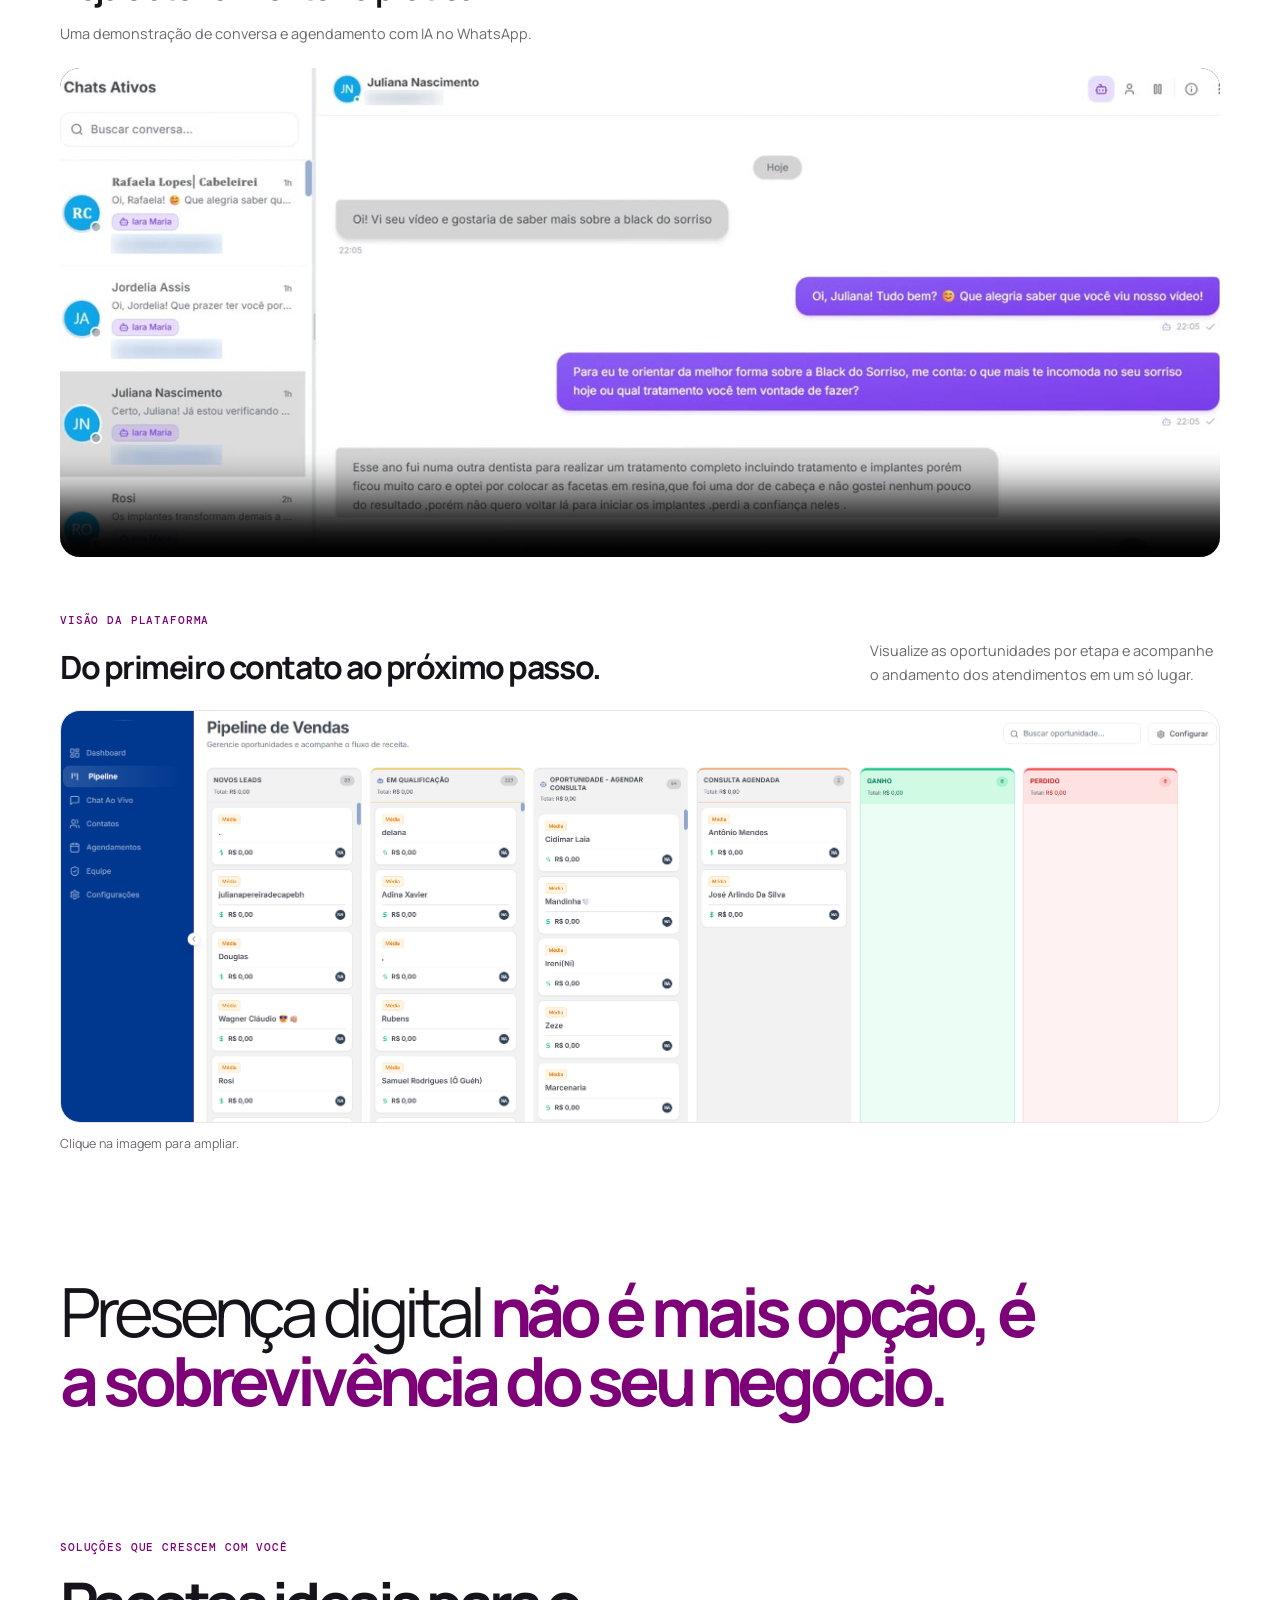
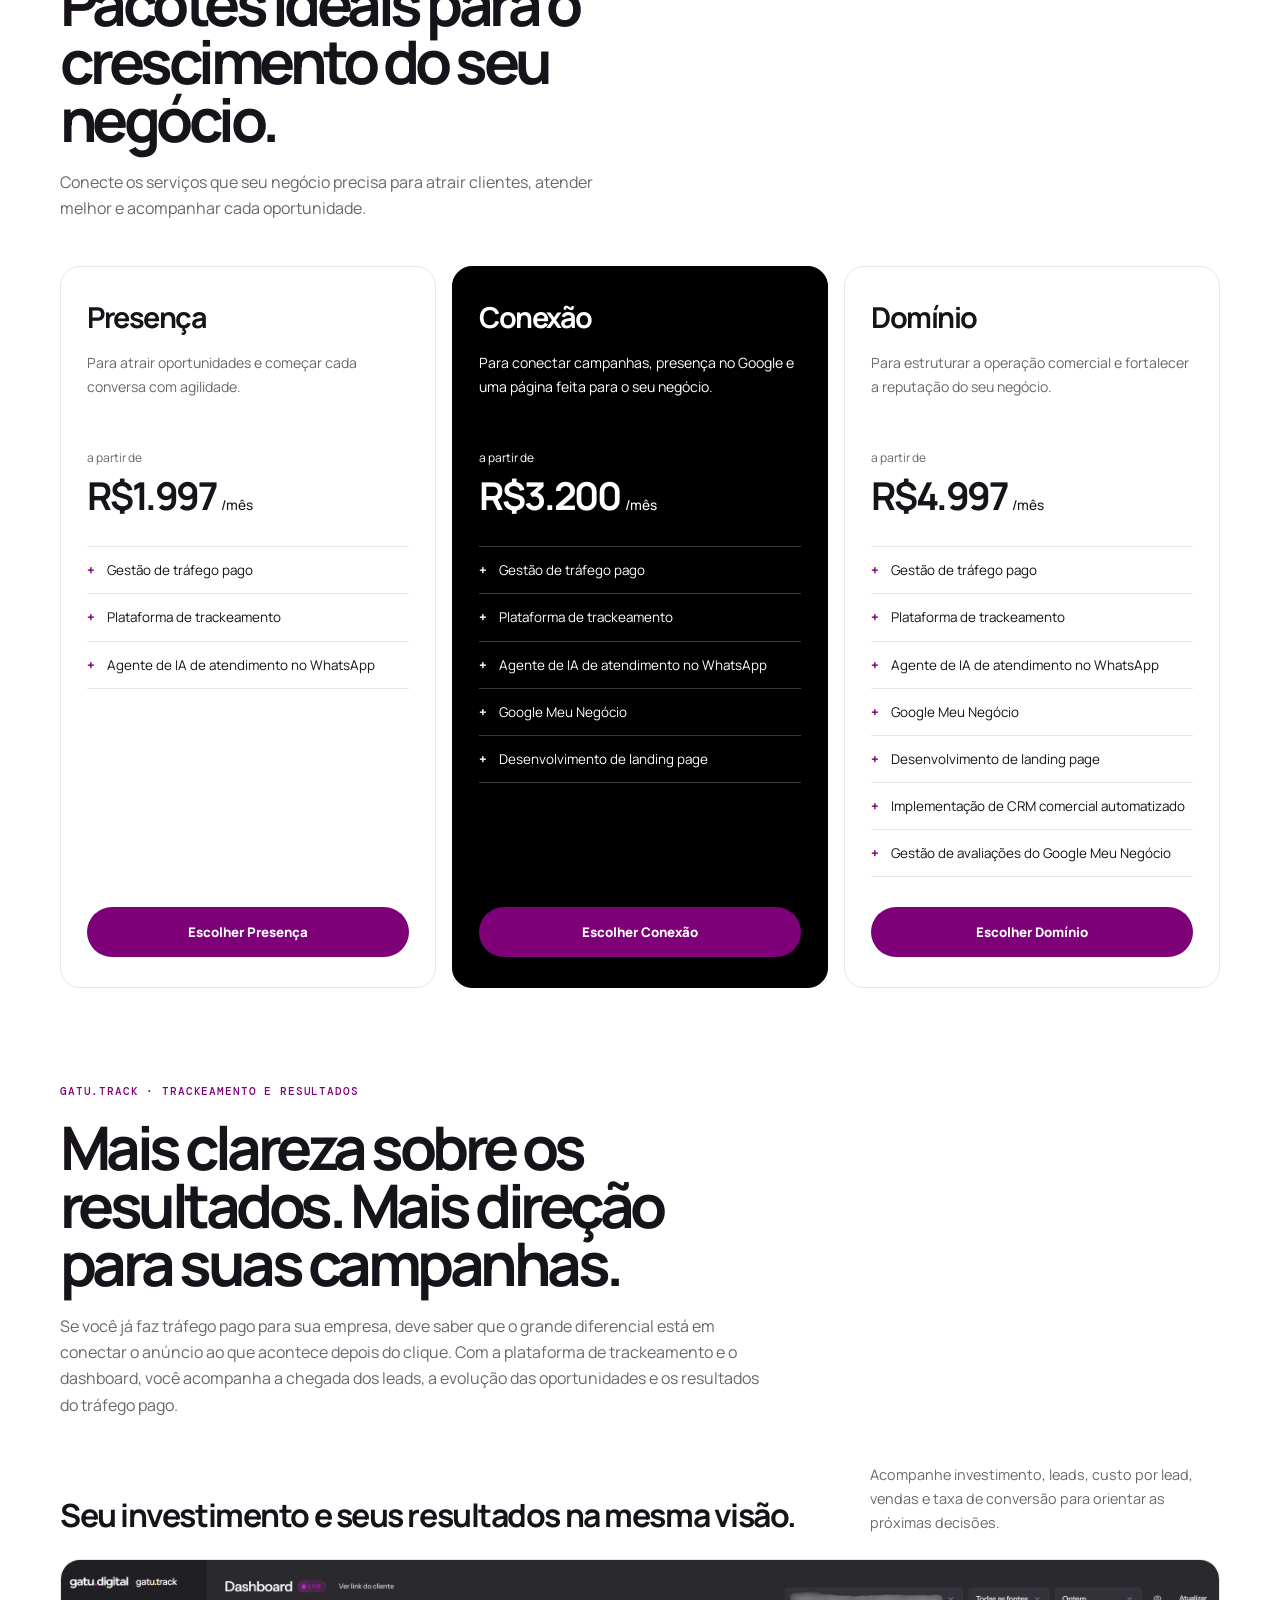
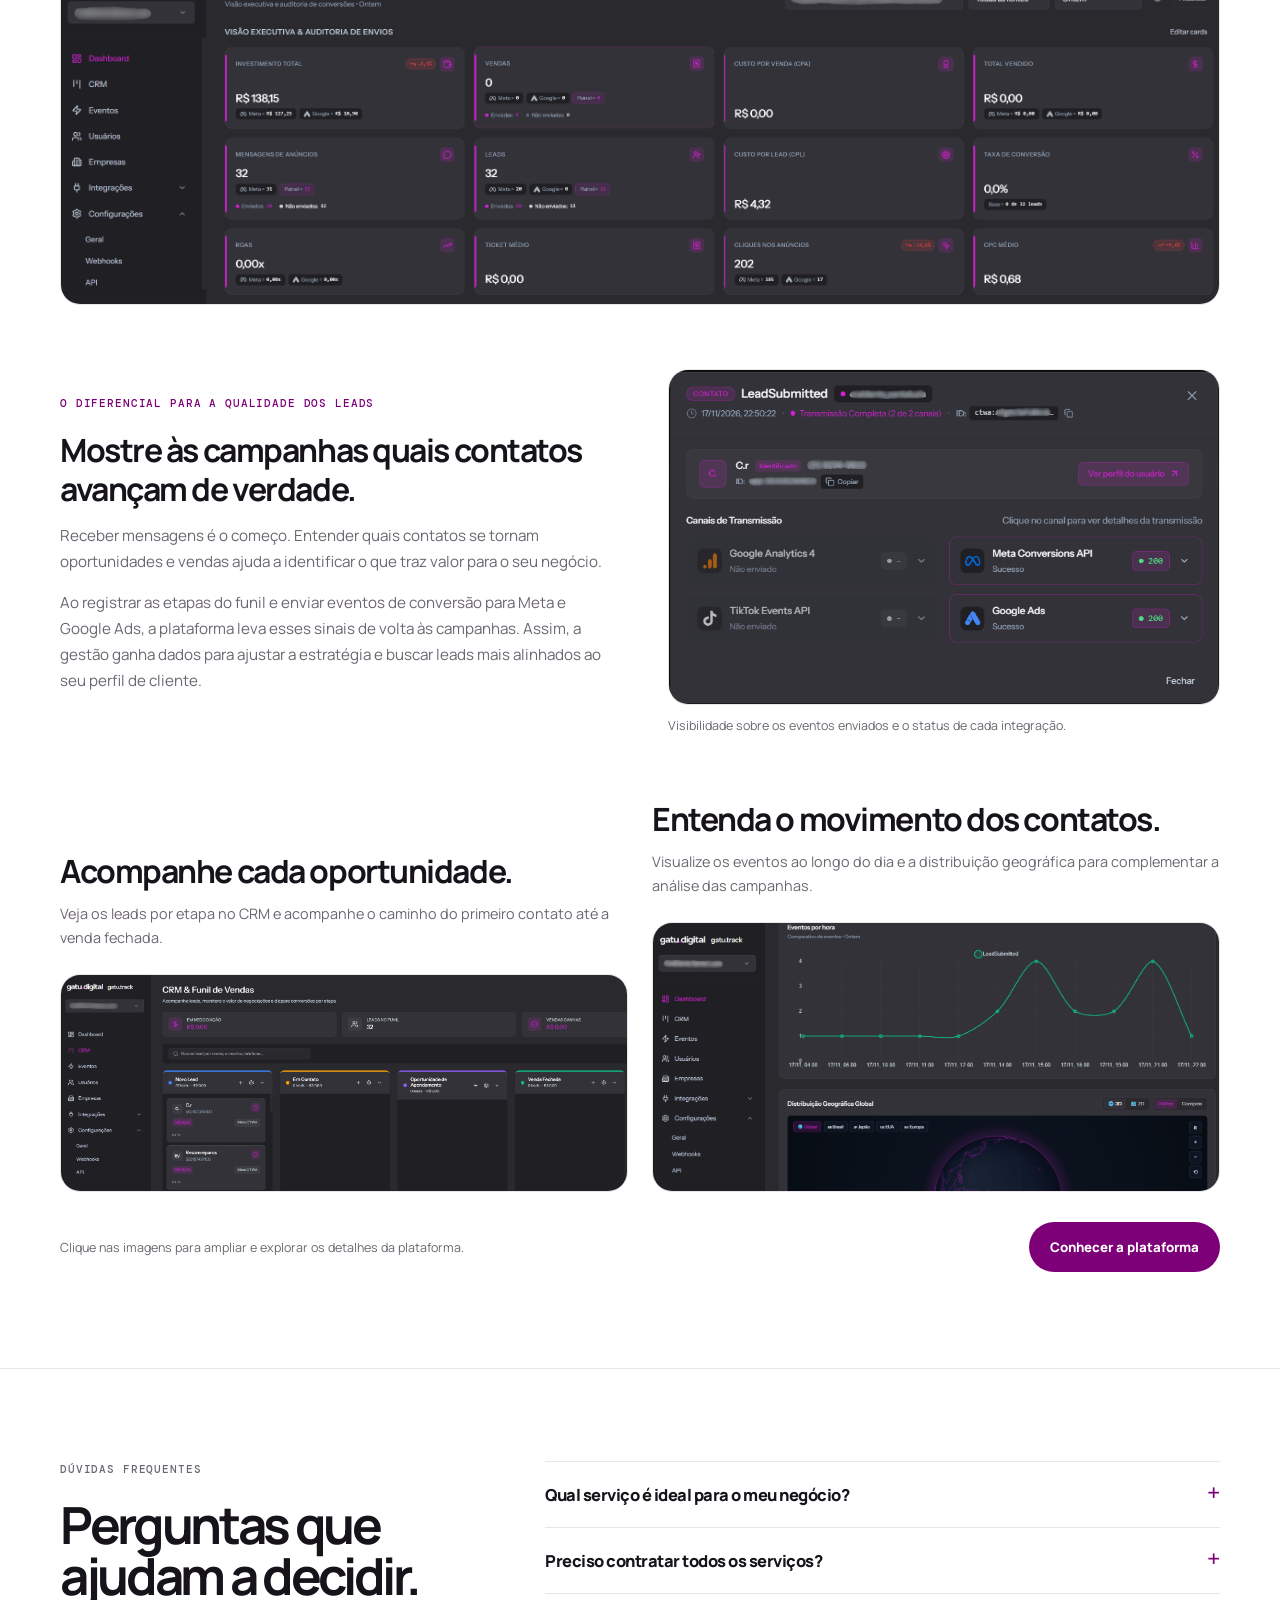
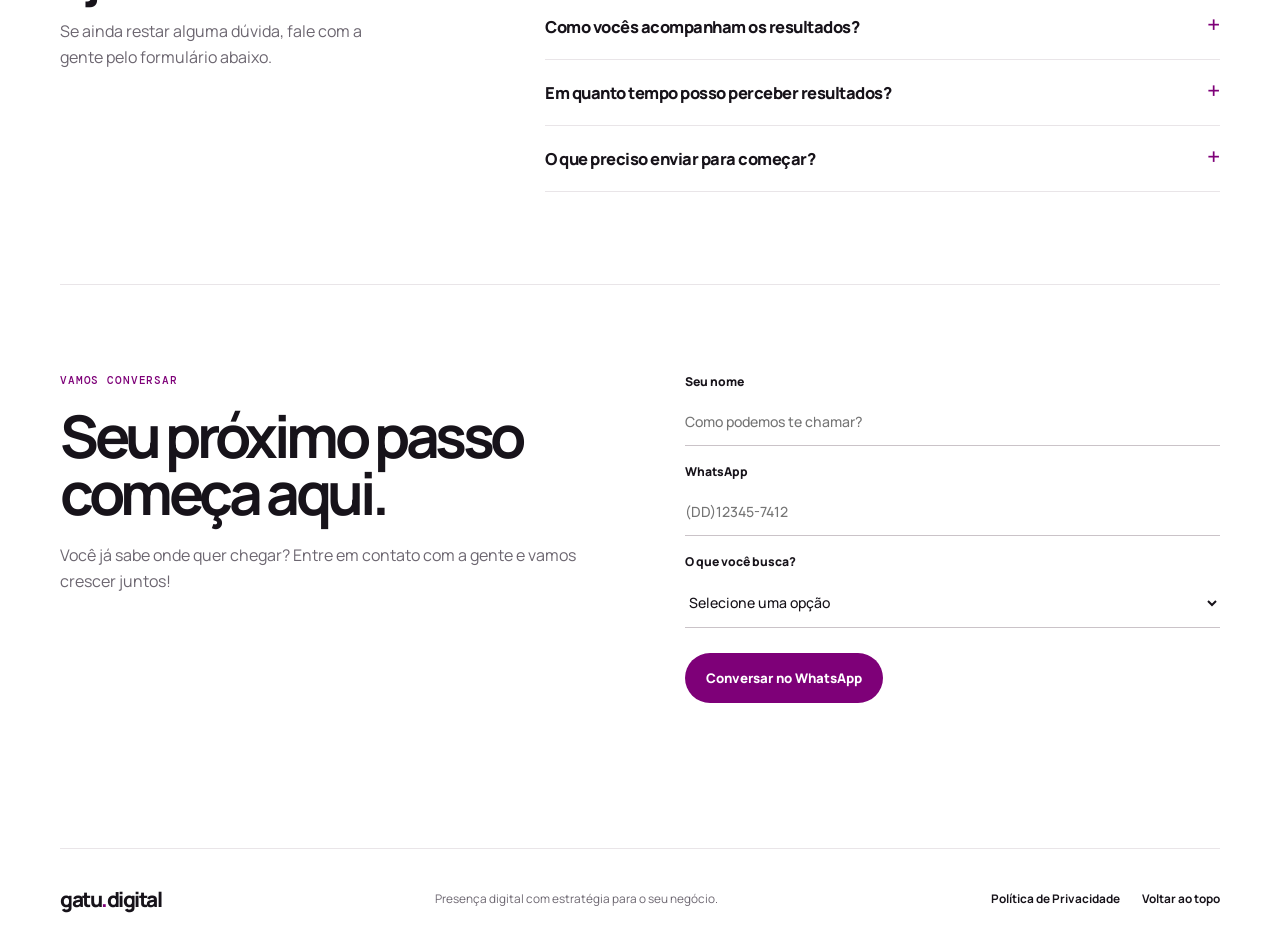
==== commit f7827bc9: "Add files via upload" ====
--- a/index.html
+++ b/index.html
@@ -7,7 +7,7 @@
     <title>gatu.digital | Presença digital que gera oportunidades</title>
     <link rel="icon" type="image/jpeg" href="assets/gatu-favicon.jpg" />
     <link rel="preload" href="assets/gatu-hero-workspace.png" as="image" />
-    <link rel="stylesheet" href="styles.css" />
+    <link rel="stylesheet" href="styles.css?v=20261119-mobile" />
     <!-- Google Tag Manager -->
     <script>(function(w,d,s,l,i){w[l]=w[l]||[];w[l].push({'gtm.start':
     new Date().getTime(),event:'gtm.js'});var f=d.getElementsByTagName(s)[0],
--- a/styles.css
+++ b/styles.css
@@ -10,6 +10,9 @@
 @media(max-width:800px){.packages{padding-bottom:64px}.packages-grid{grid-template-columns:1fr}.package-card{padding:28px 24px}.package-description{min-height:0}.package-price strong{font-size:2.6rem}}
 .tracking-section{padding-bottom:96px}.tracking-section .section-intro h2{max-width:960px}.tracking-section .section-intro>p:last-child{max-width:720px}.tracking-section h3{font-size:clamp(1.4rem,2.5vw,2rem);letter-spacing:-.045em;line-height:1.2;margin:0}.tracking-section .ai-platform{margin:0}.tracking-feedback{display:grid;grid-template-columns:1fr 1fr;gap:56px;align-items:center;margin-block:64px}.tracking-feedback>div>p:not(.eyebrow){color:var(--muted);font-size:.95rem;line-height:1.7}.tracking-section .tracking-caption{display:block;margin:12px 0 0;color:var(--muted);font-size:.78rem;line-height:1.5}.tracking-gallery{display:grid;grid-template-columns:1fr 1fr;gap:24px}.tracking-gallery figure{display:flex;flex-direction:column}.tracking-gallery .ai-platform figcaption{flex:1}.tracking-gallery figcaption p{color:var(--muted);font-size:.9rem;line-height:1.65;margin:12px 0 0}.tracking-footer{display:flex;justify-content:space-between;align-items:center;gap:24px;margin-top:30px}.tracking-footer .ai-image-hint{margin:0}
 @media(max-width:800px){.tracking-section{padding-bottom:64px}.tracking-feedback,.tracking-gallery{grid-template-columns:1fr;gap:30px}.tracking-feedback{margin-block:38px}.tracking-footer{align-items:start;flex-direction:column}.tracking-section .ai-platform figcaption>p{max-width:none}}
+.hero>*,.services-grid>*,.process-wrap>*,.testimonial-grid>*,.ai-intro>*,.packages-grid>*,.tracking-feedback>*,.tracking-gallery>*,.faq-wrap>*,.contact>*{min-width:0}main img,main video{max-width:100%}
+@media(max-width:800px){.hero,.services-grid,.process-wrap,.ai-intro,.packages-grid,.tracking-feedback,.tracking-gallery,.contact{grid-template-columns:minmax(0,1fr)}.button{max-width:100%;white-space:normal;text-align:center}.section-intro h2,.ai-section h2,.process h2,.contact h2{font-size:clamp(2rem,8.5vw,3rem);overflow-wrap:anywhere}.service-wide .circle-link{position:static;align-self:flex-start;margin:22px 0 0;white-space:normal}.contact-form label,.contact-form input,.contact-form select{min-width:0;max-width:100%}.contact-form input,.contact-form select{width:100%;font-size:1rem}.footer-links{flex-wrap:wrap;gap:16px}.footer-links a{overflow-wrap:anywhere}}
+@media(max-width:400px){.site-header .brand{font-size:1.1rem}.header-cta{max-width:55%;font-size:.65rem;text-align:center;padding:9px 10px}}
 @media(prefers-reduced-motion:reduce){html{scroll-behavior:auto}*,*::before,*::after{animation-duration:.01ms!important;animation-iteration-count:1!important;transition-duration:.01ms!important}.reveal{opacity:1;transform:none}}
 .circle-link{font-size:.65rem;font-weight:800}
 .service-wide .circle-link{width:auto;height:auto;border-radius:999px;padding:15px 18px;font-size:.68rem;white-space:nowrap}
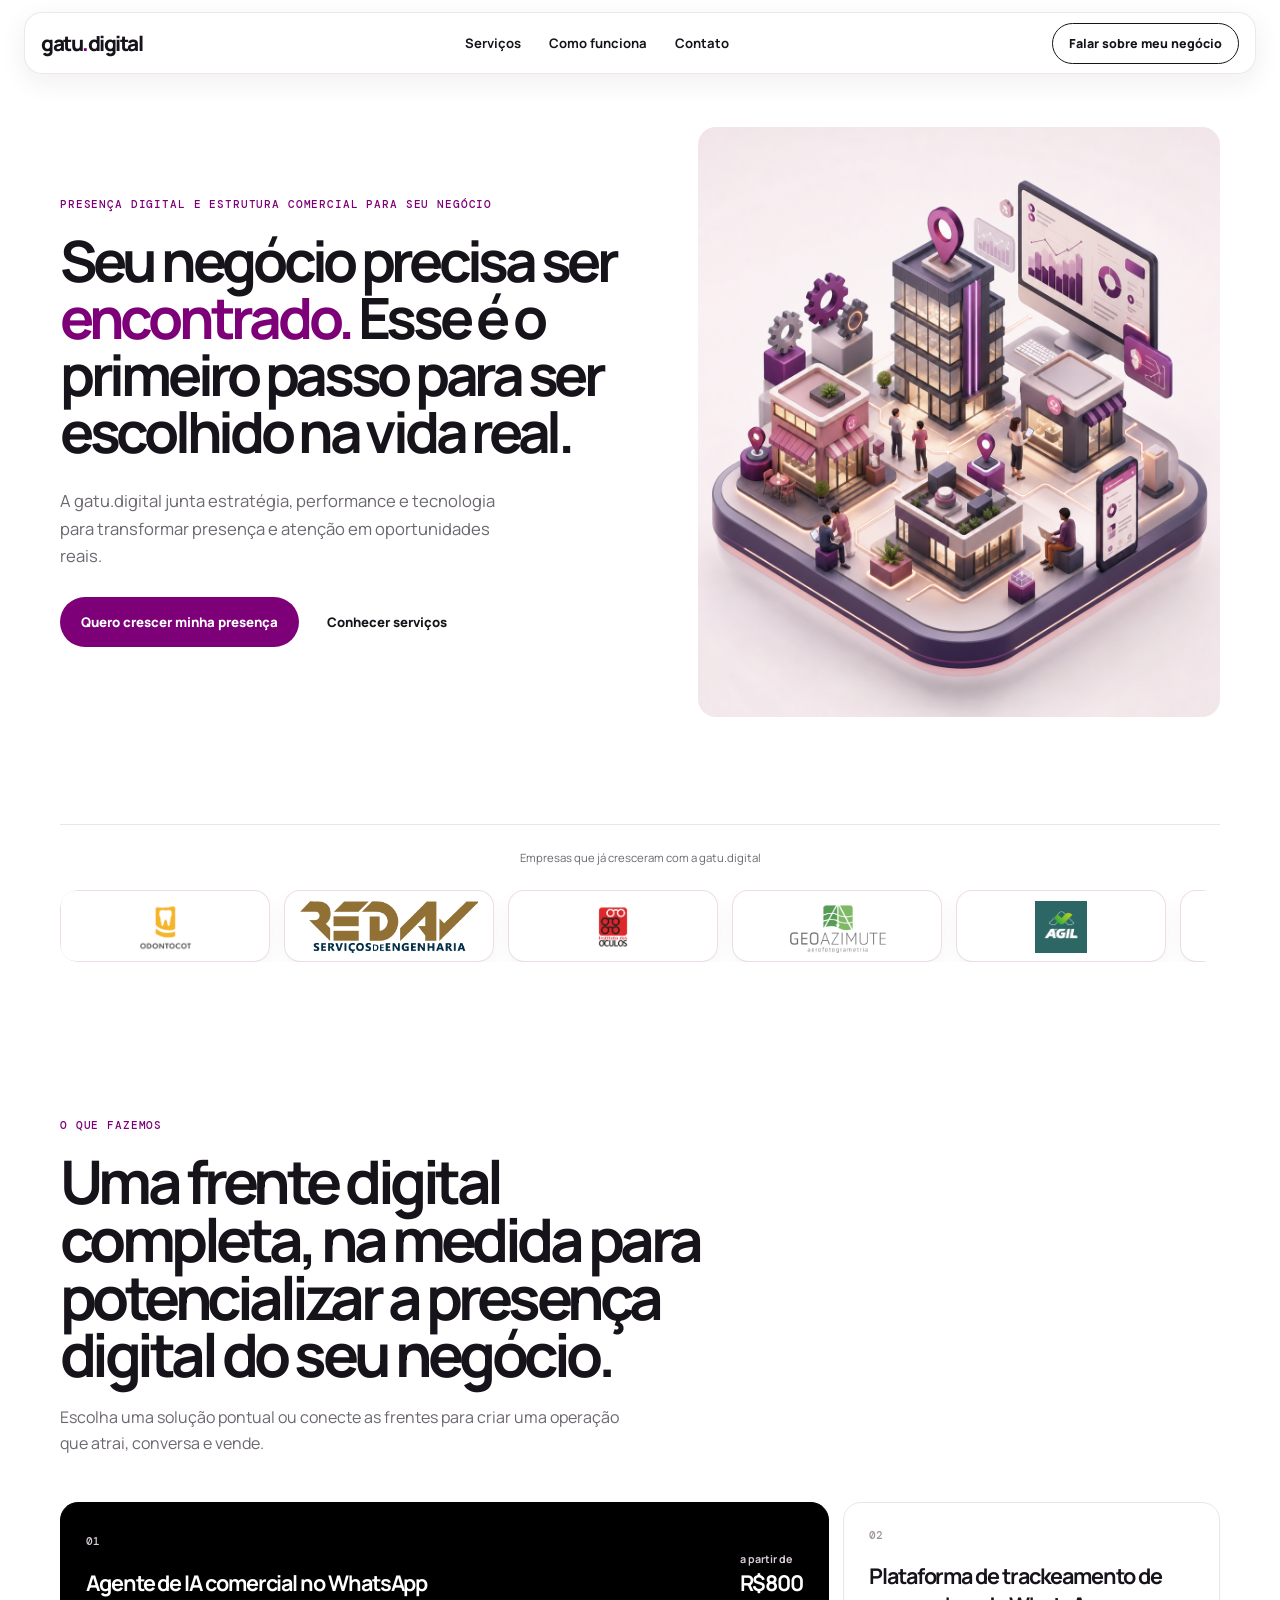
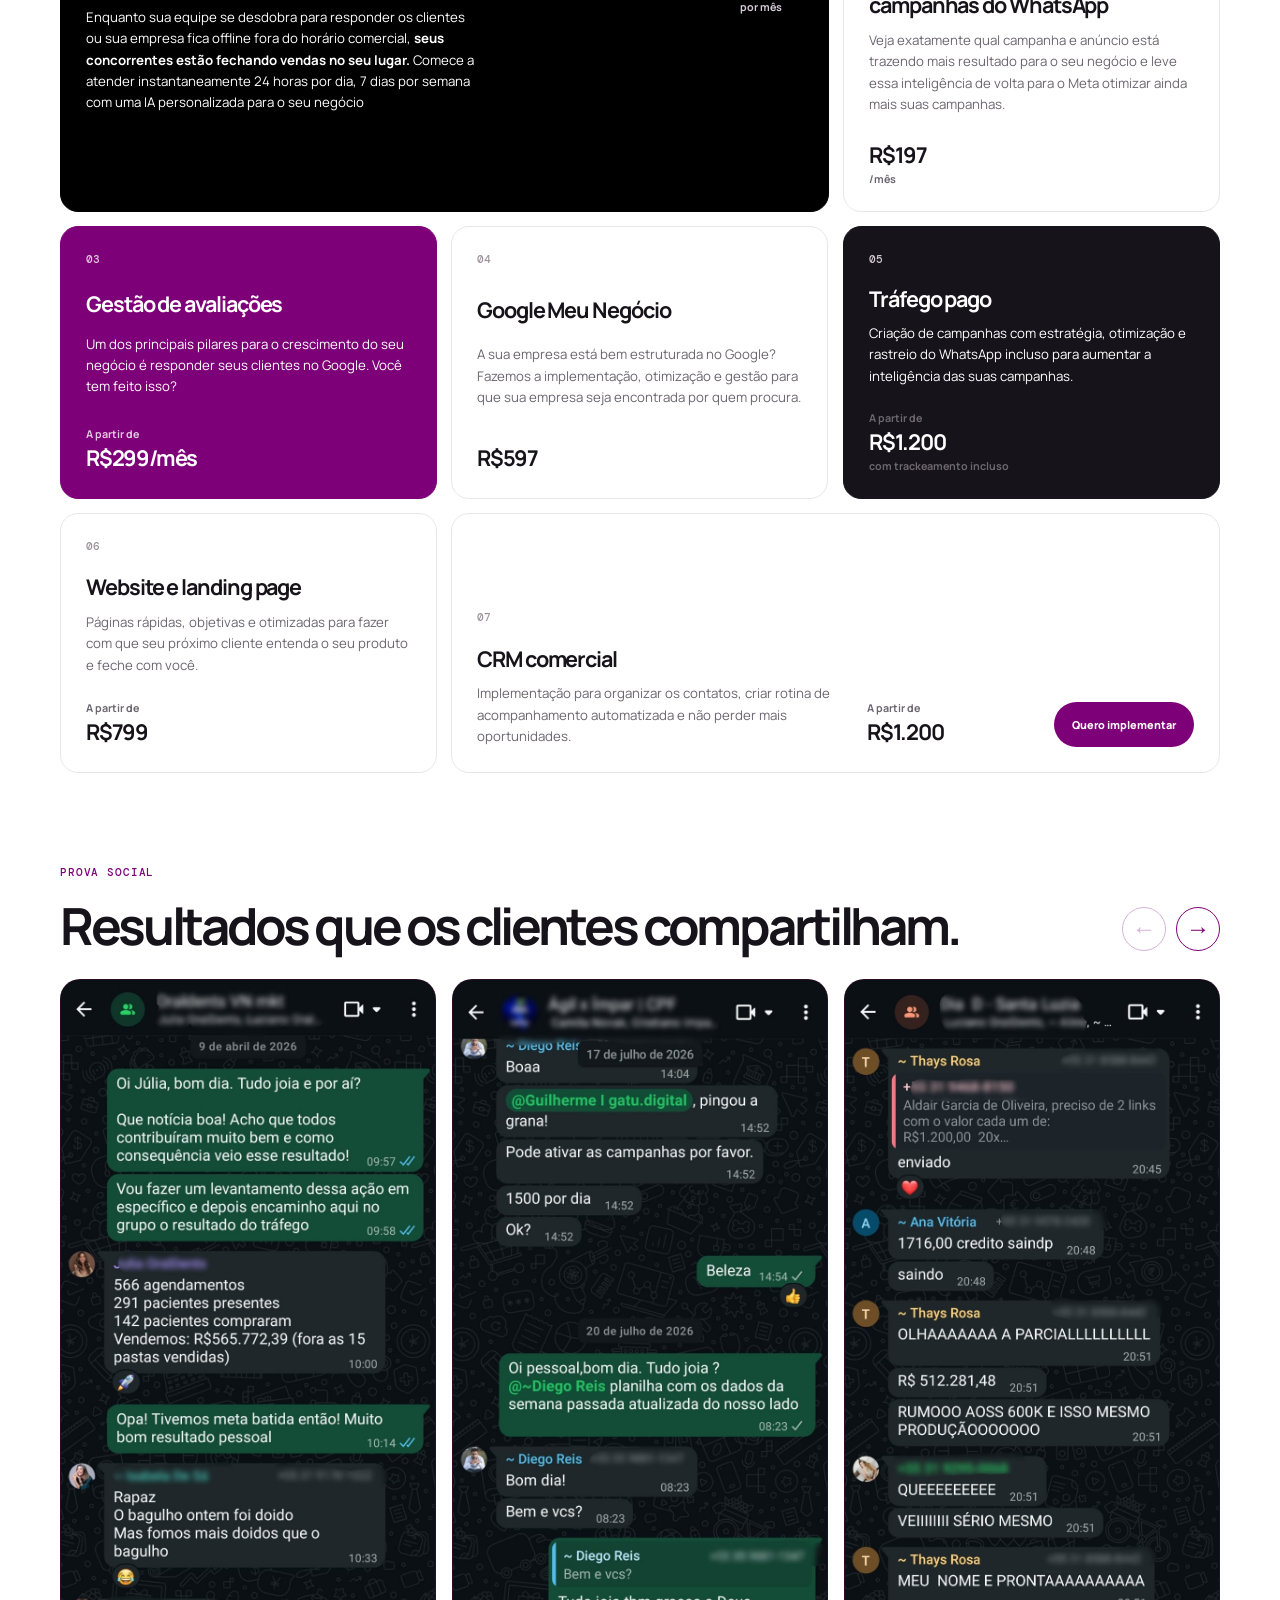
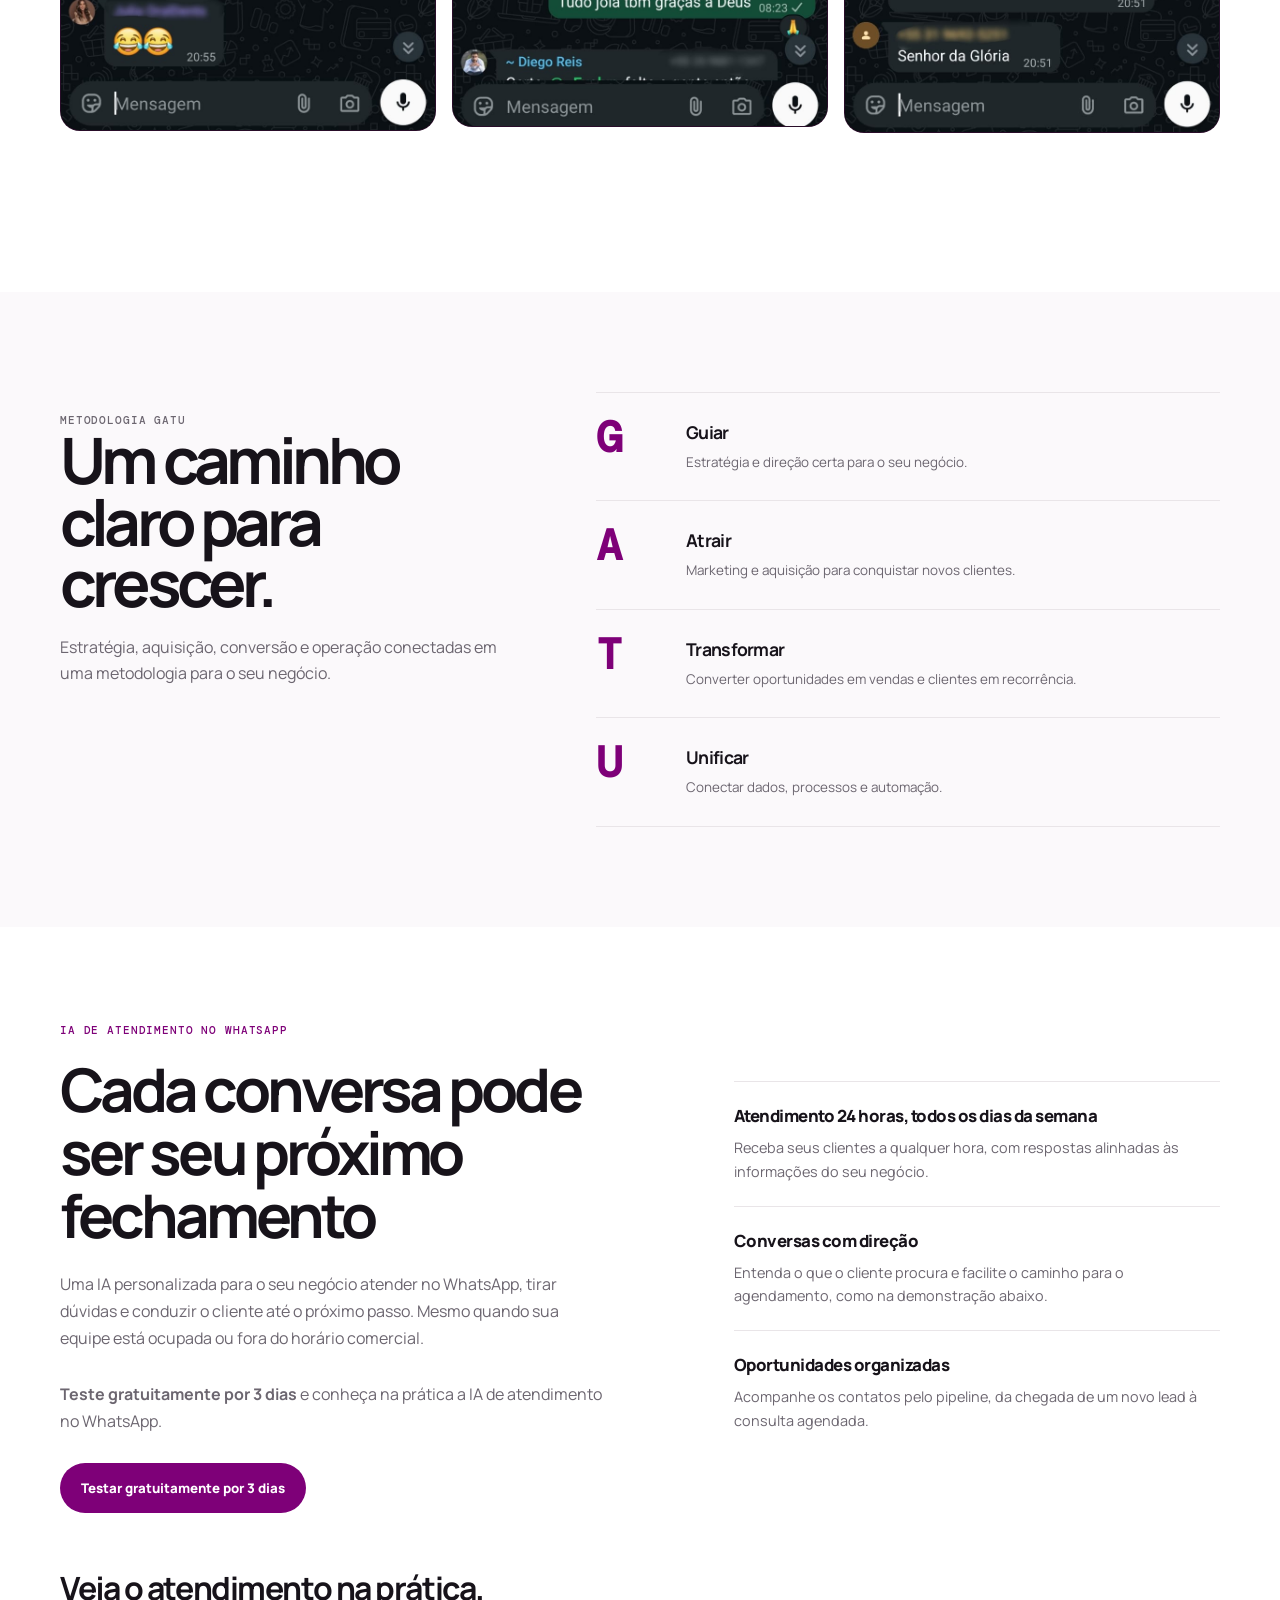
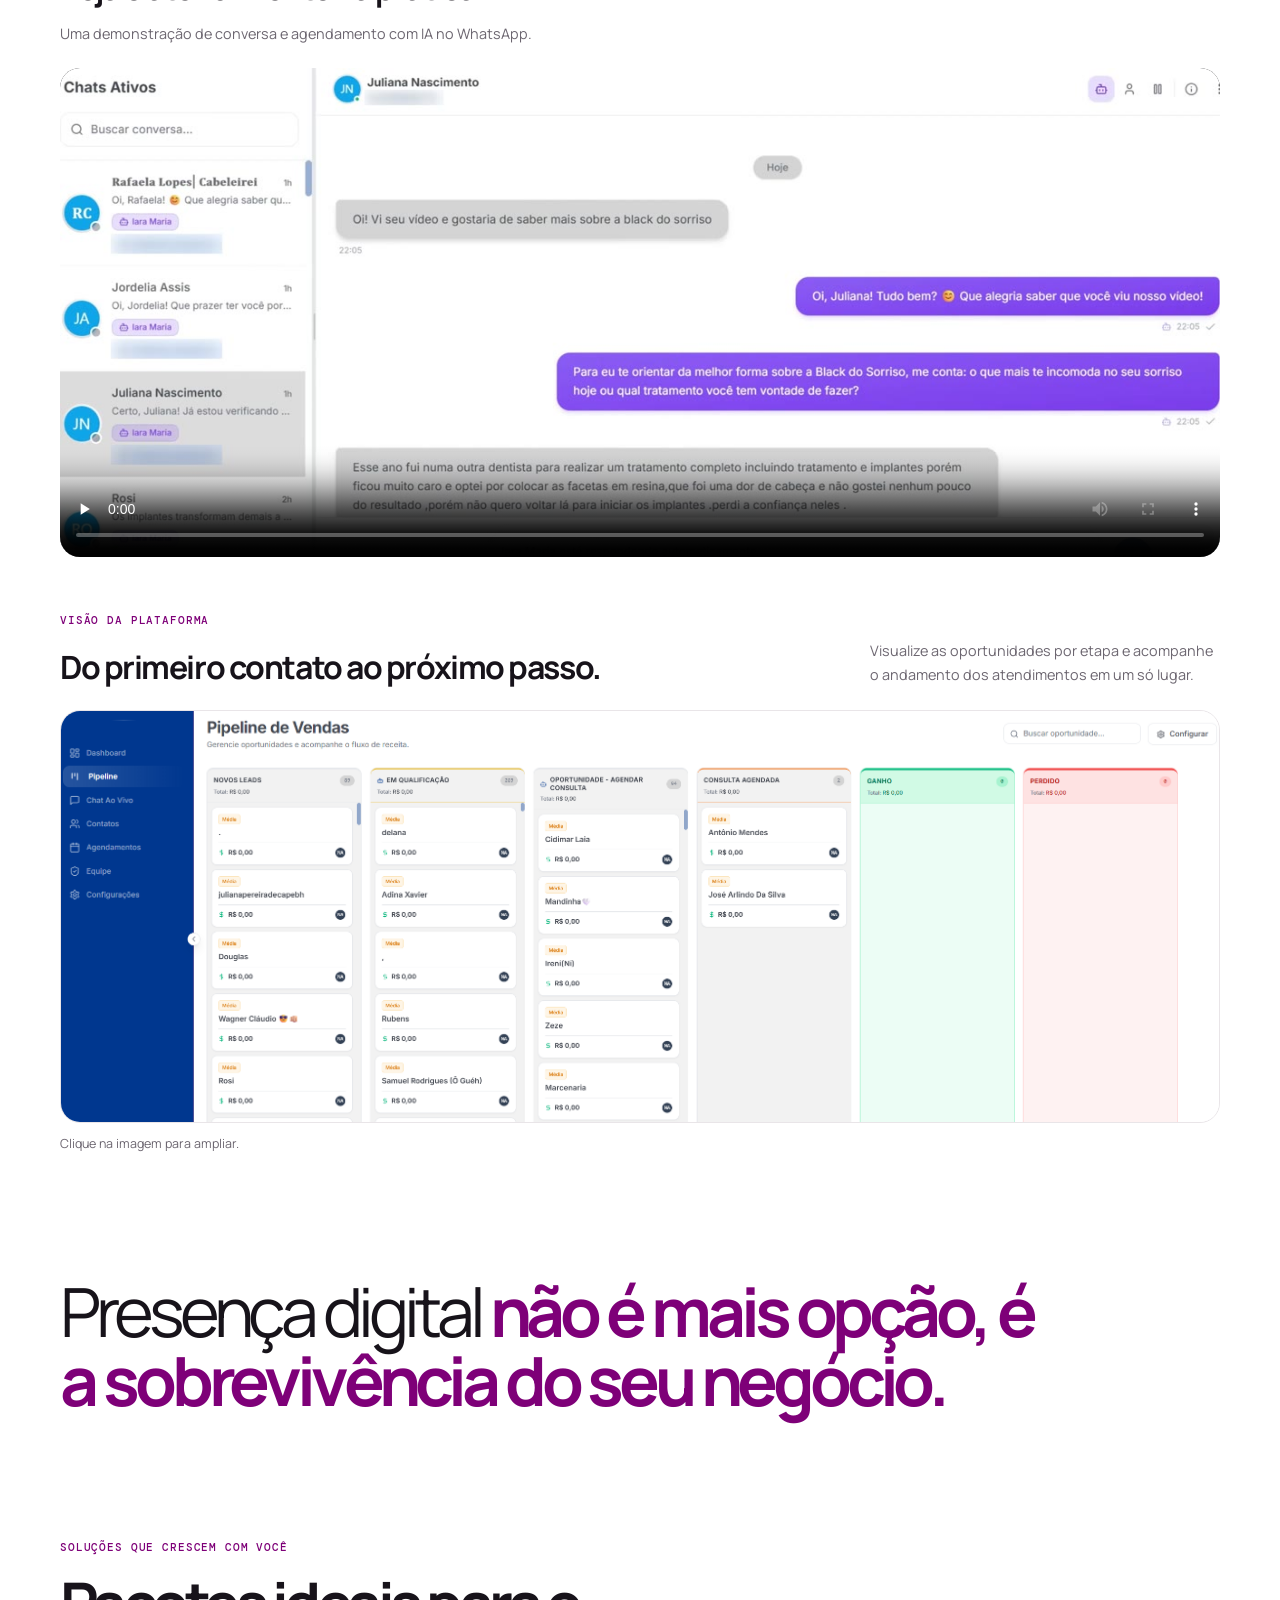
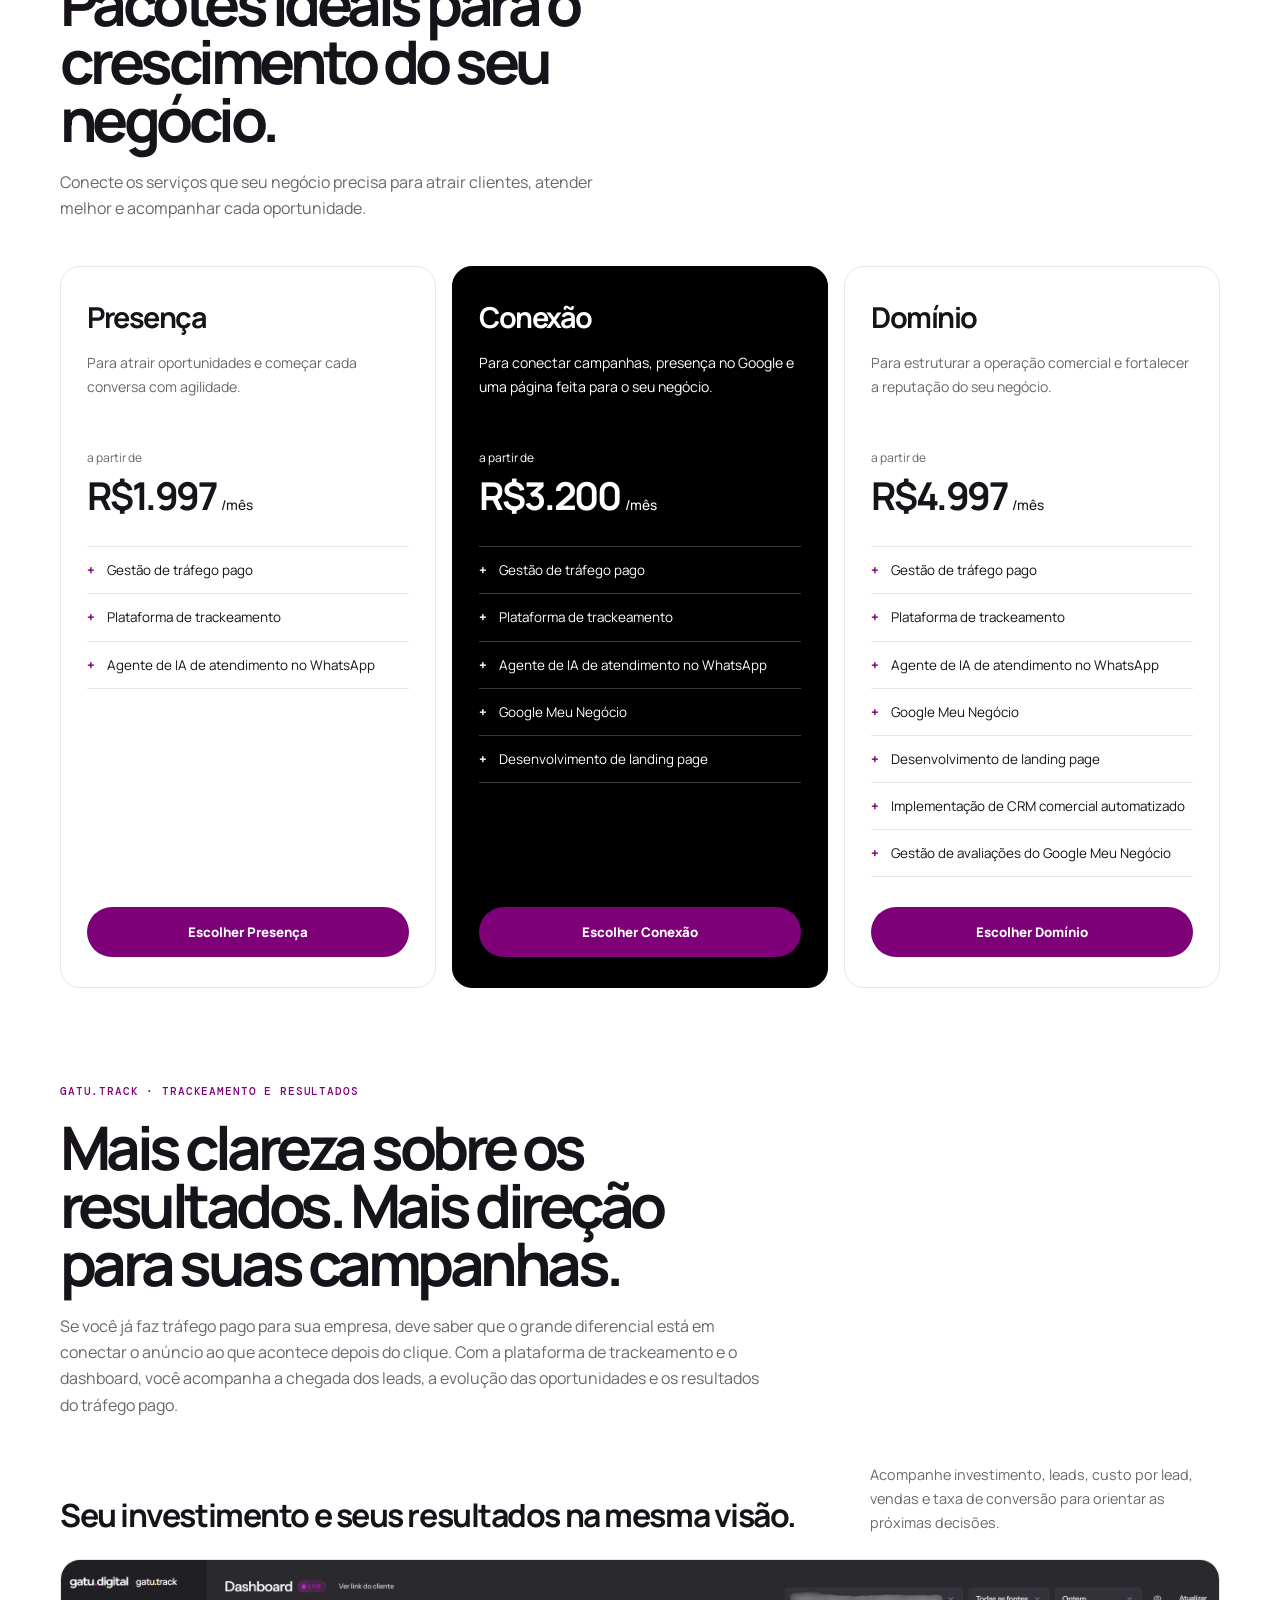
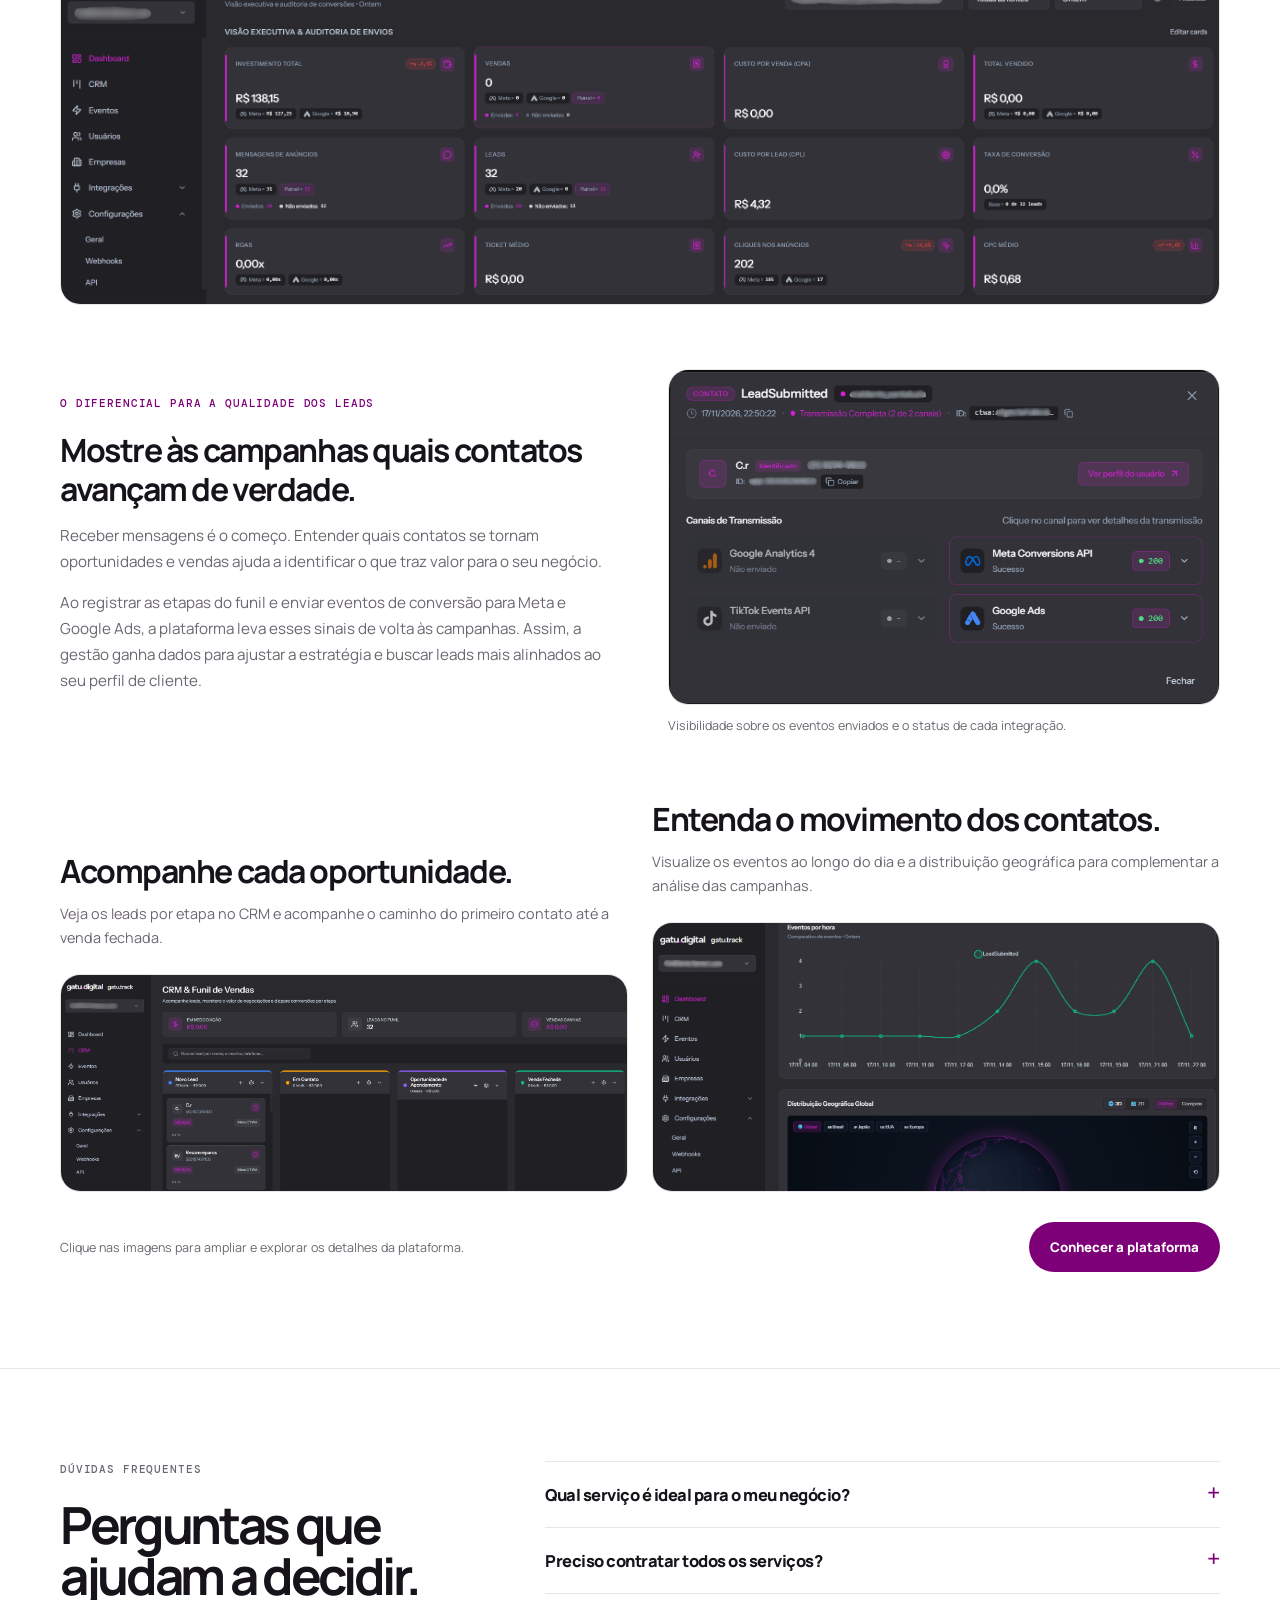
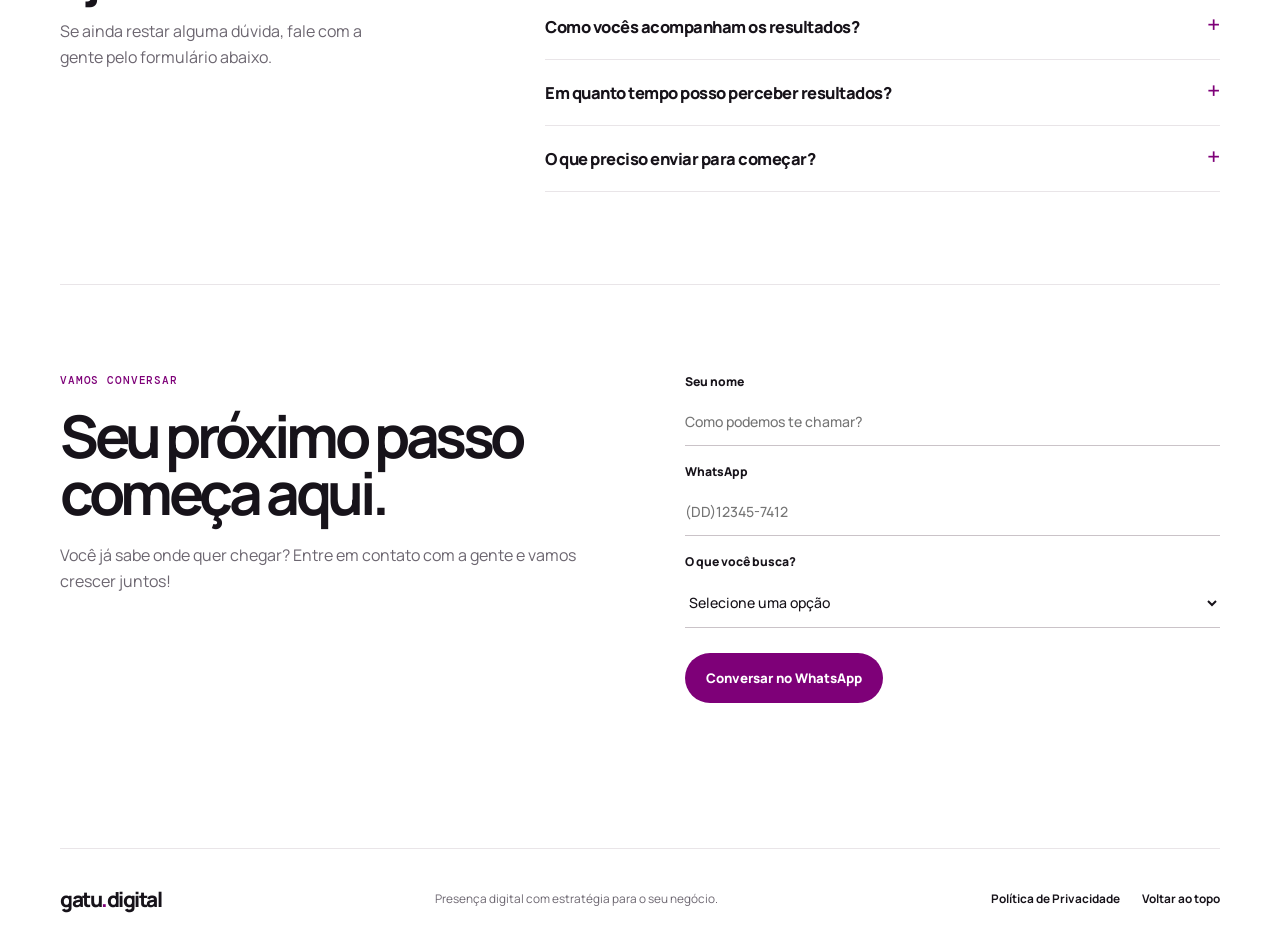
==== commit e91bf679: "Update index.html" ====
--- a/index.html
+++ b/index.html
@@ -8,6 +8,8 @@
     <link rel="icon" type="image/jpeg" href="assets/gatu-favicon.jpg" />
     <link rel="preload" href="assets/gatu-hero-workspace.png" as="image" />
     <link rel="stylesheet" href="styles.css?v=20261119-mobile" />
+    <!-- gatu.track Pixel: gatudigital -->
+    <script async src="https://api.gatu.digital/api/v1/loader.js?pixel=19d558f107d4a7b94396817ae9f8f8e1"></script>
     <!-- Google Tag Manager -->
     <script>(function(w,d,s,l,i){w[l]=w[l]||[];w[l].push({'gtm.start':
     new Date().getTime(),event:'gtm.js'});var f=d.getElementsByTagName(s)[0],
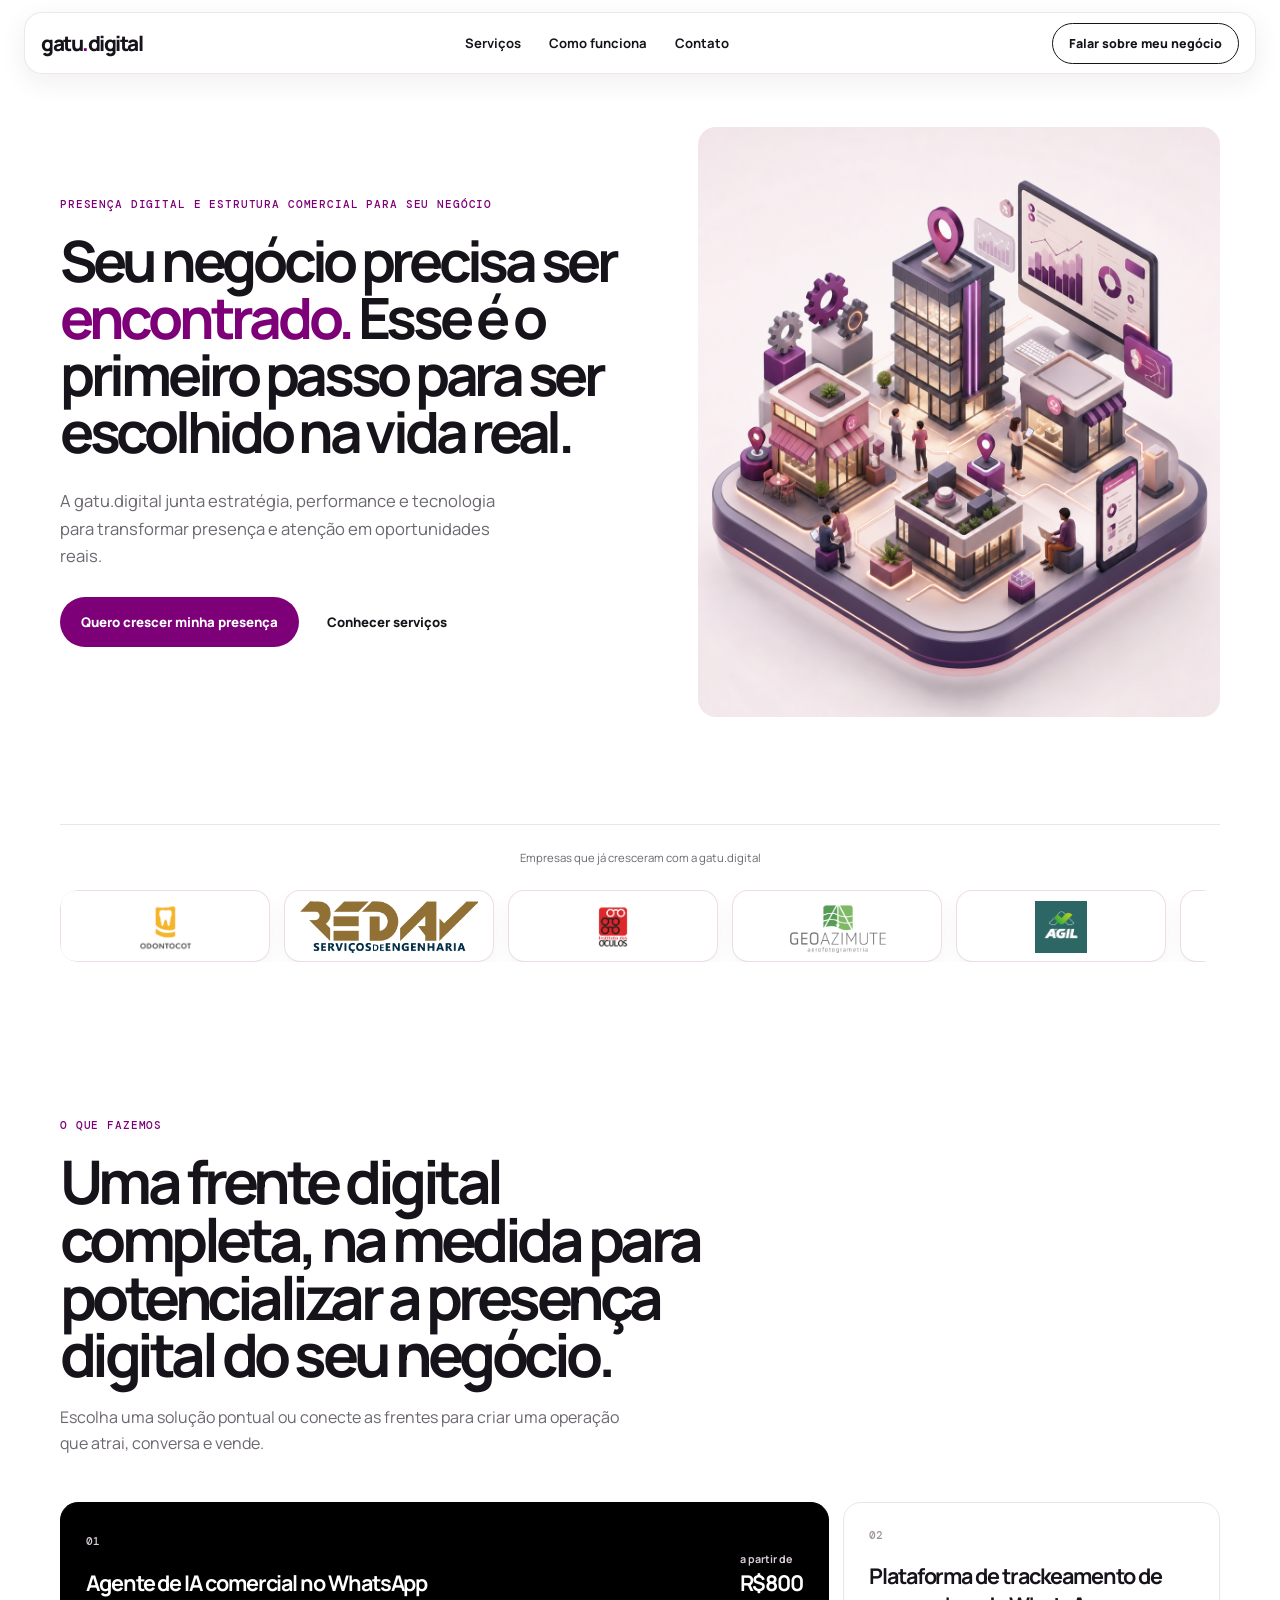
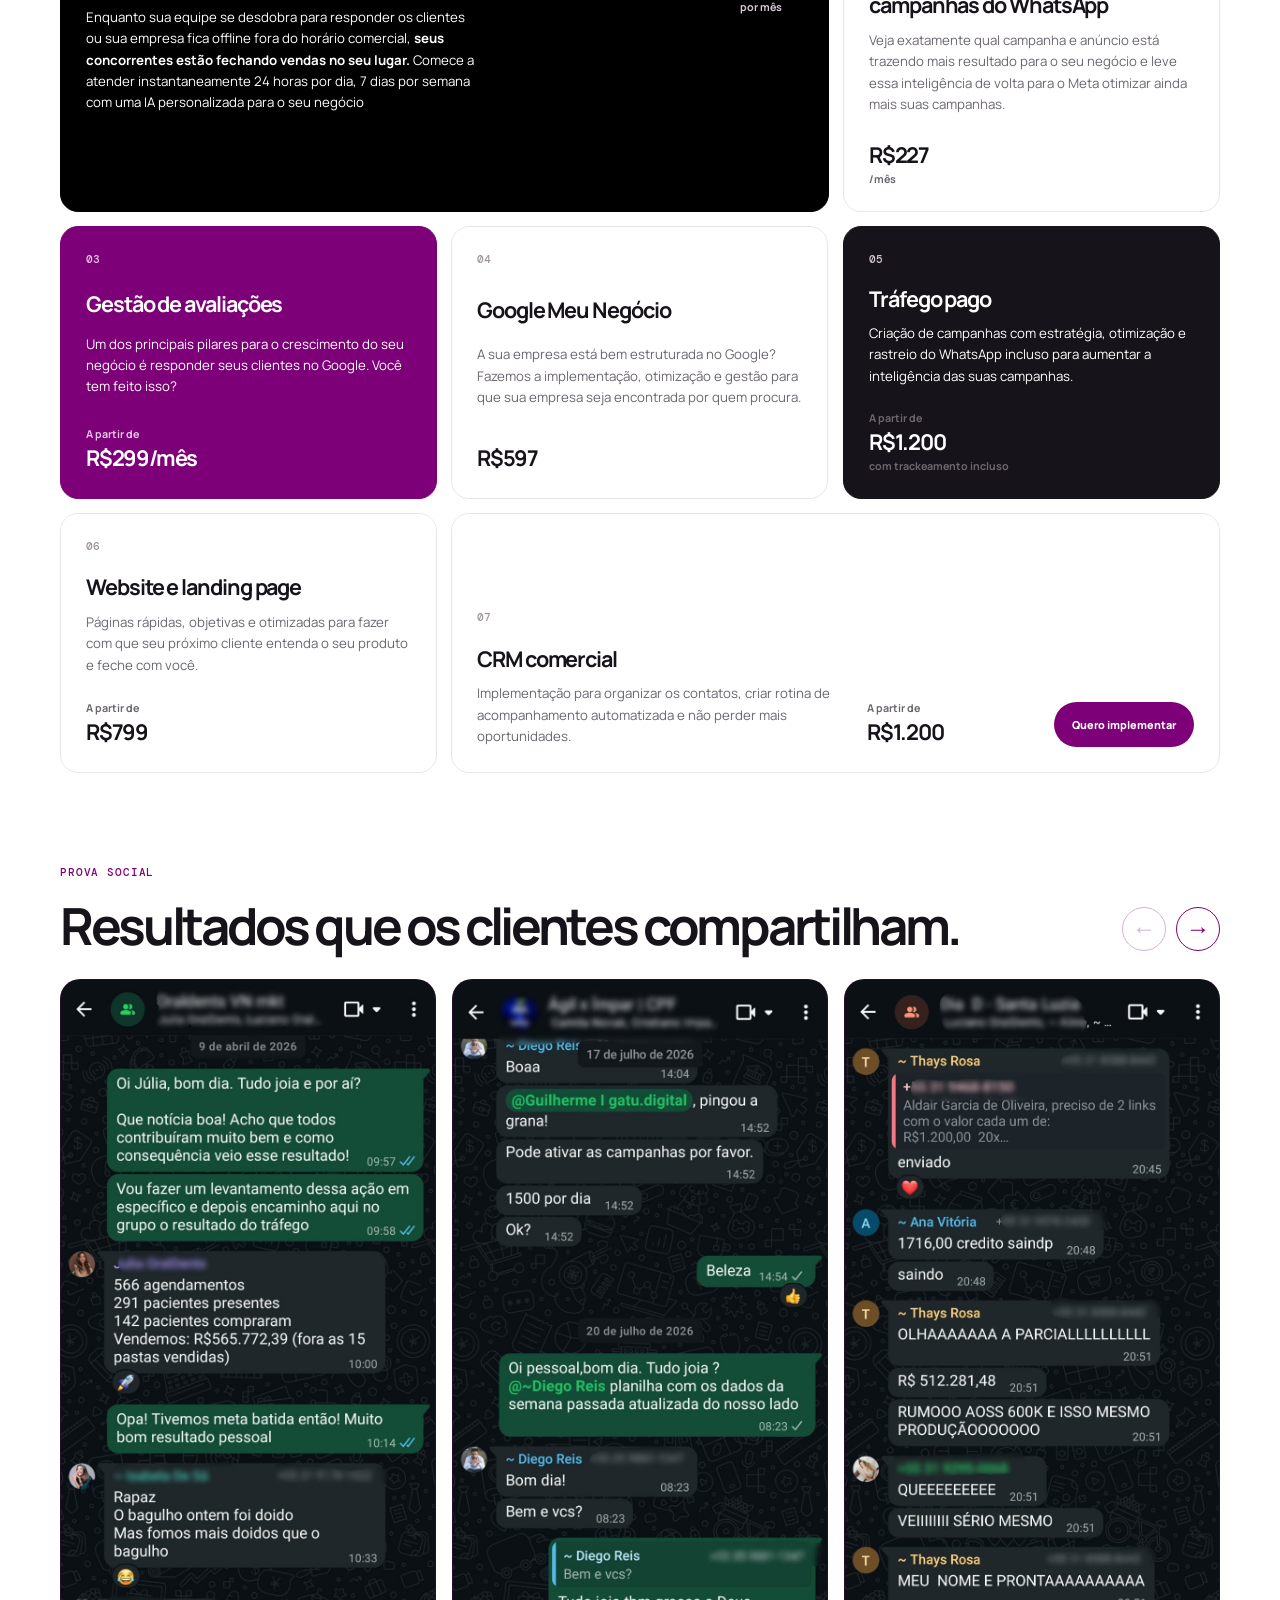
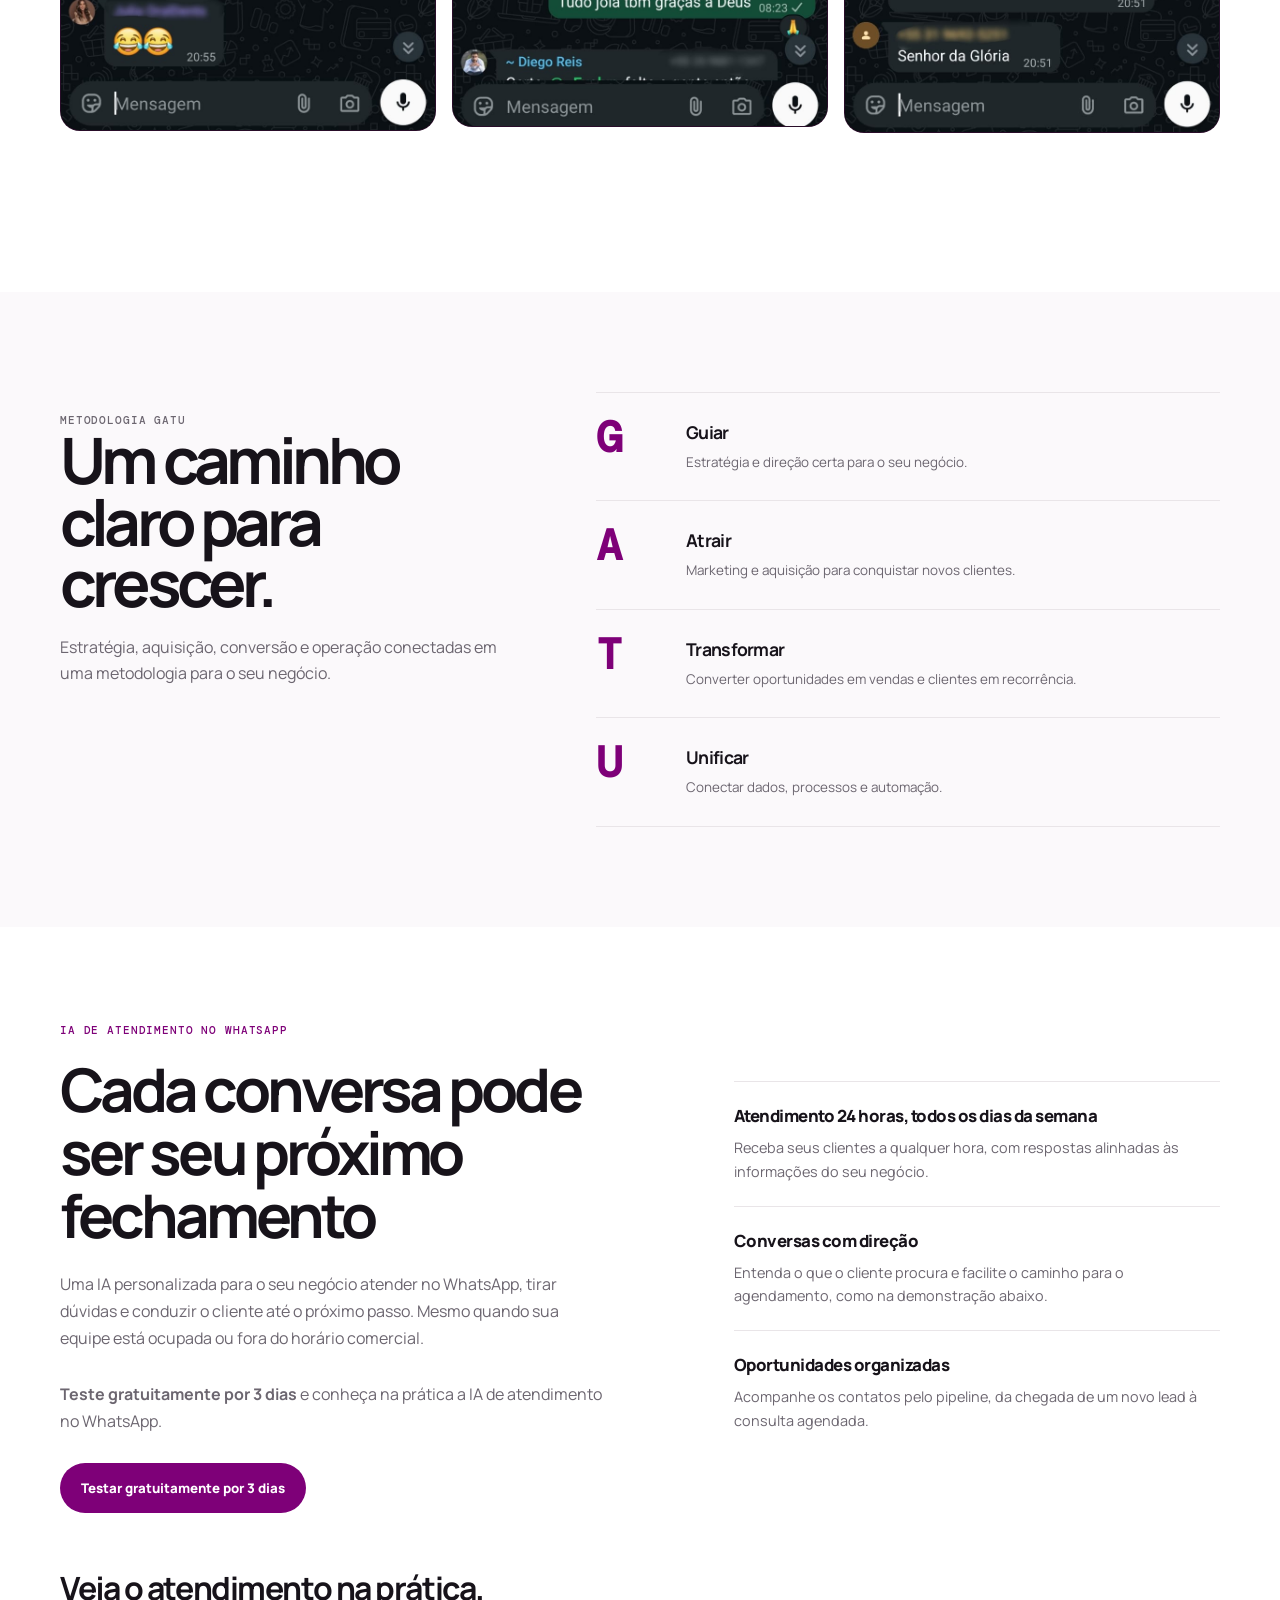
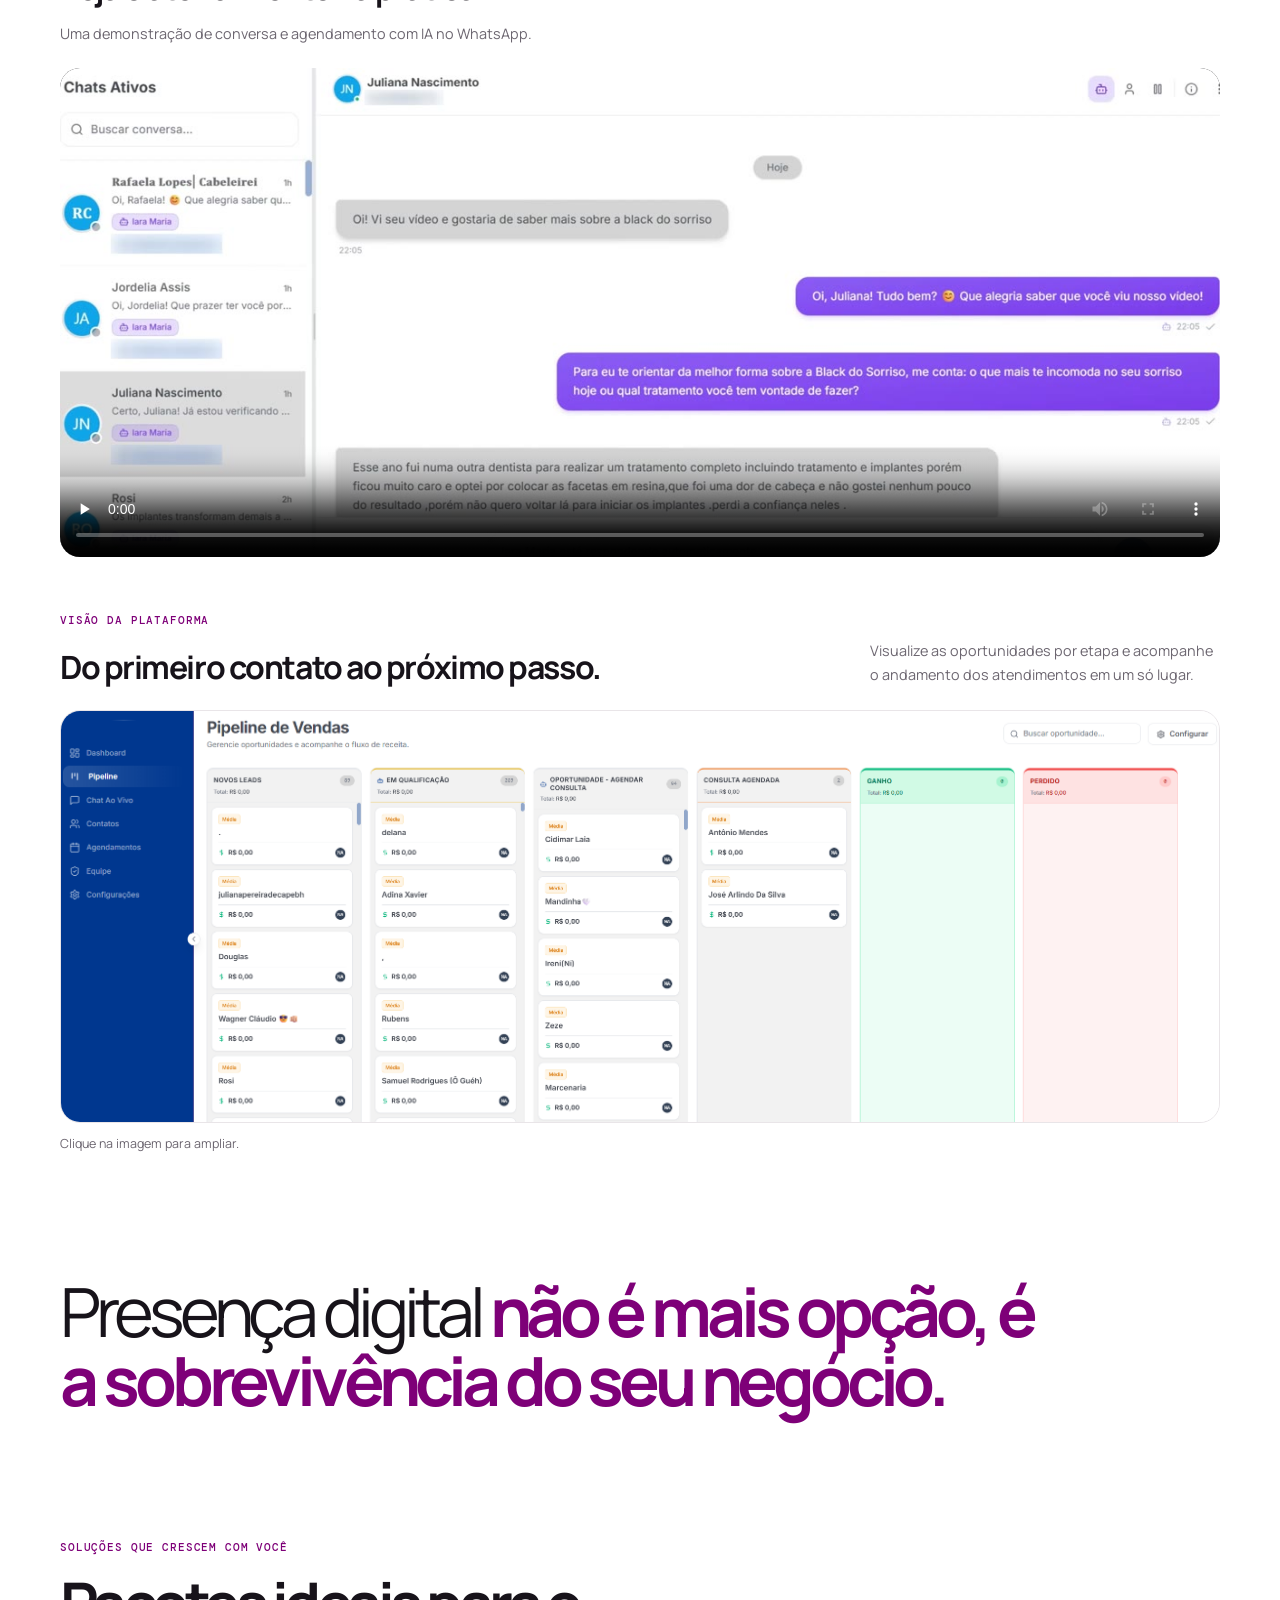
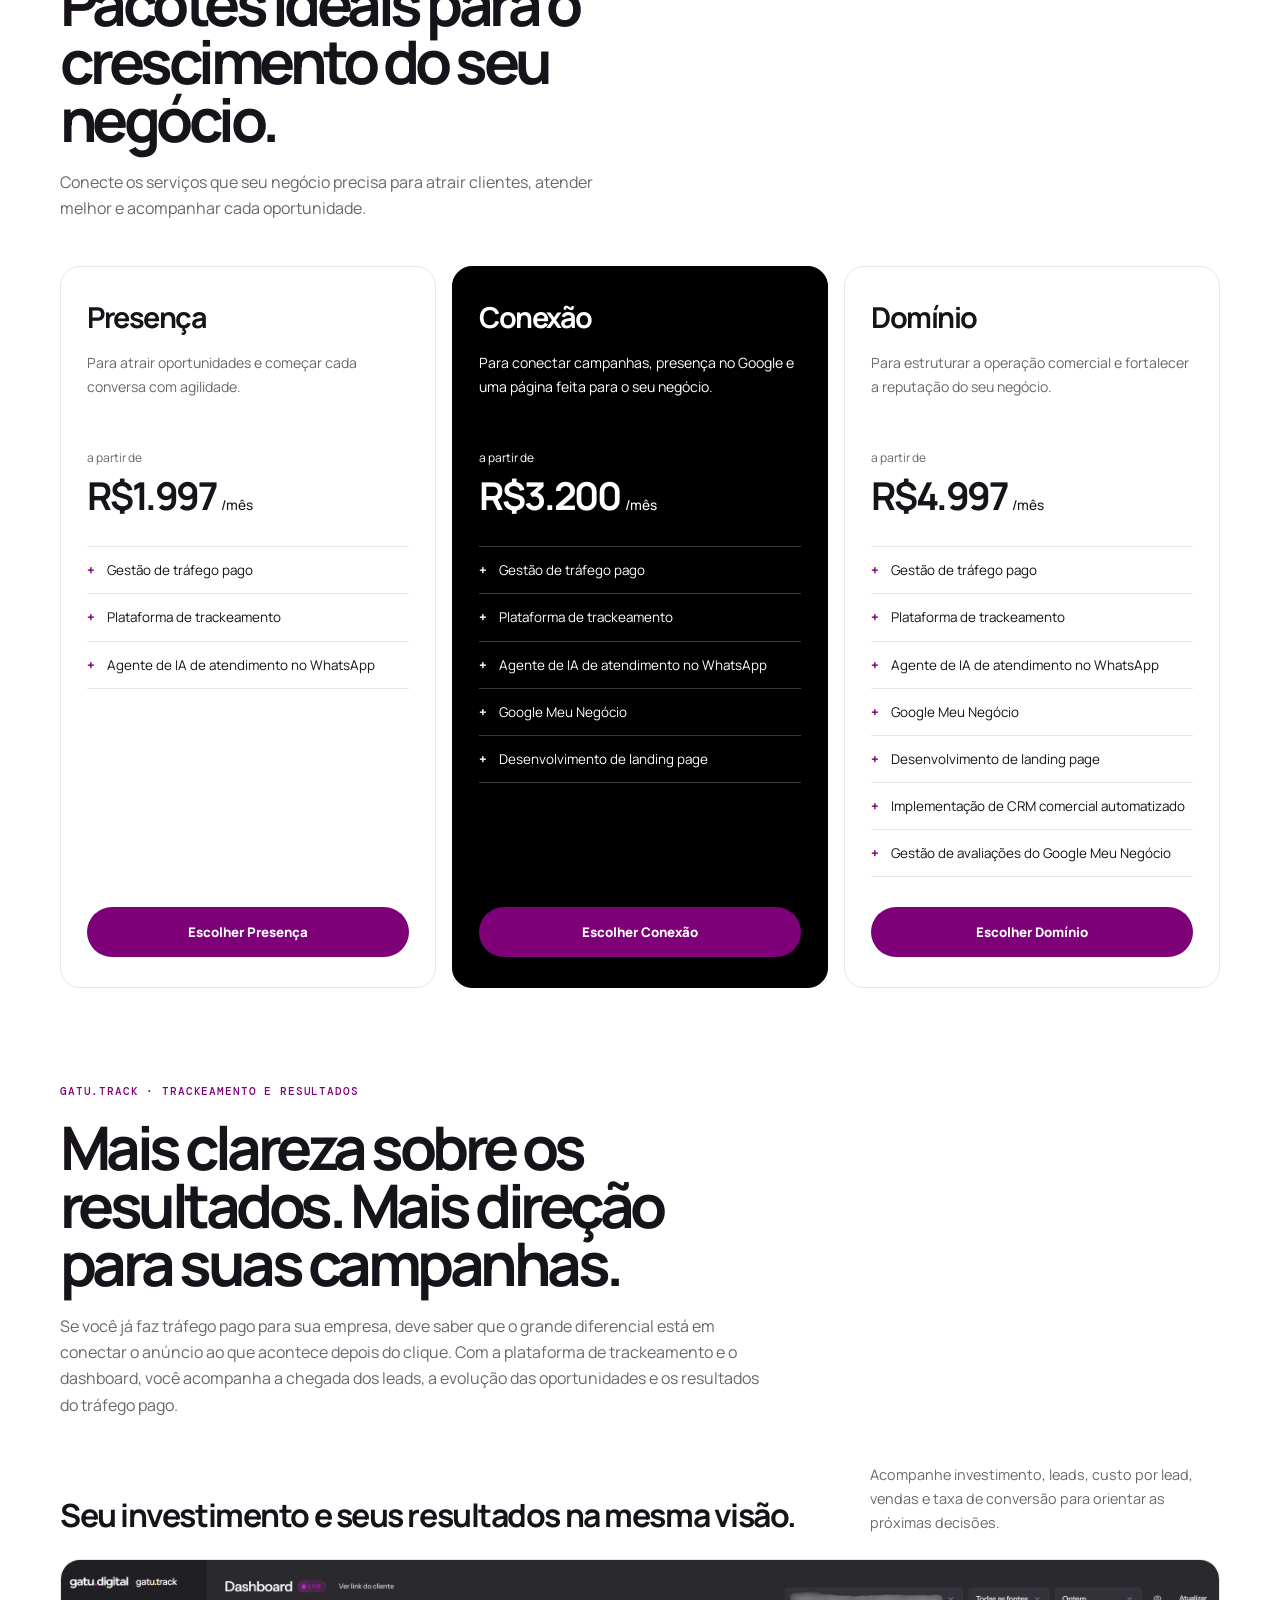
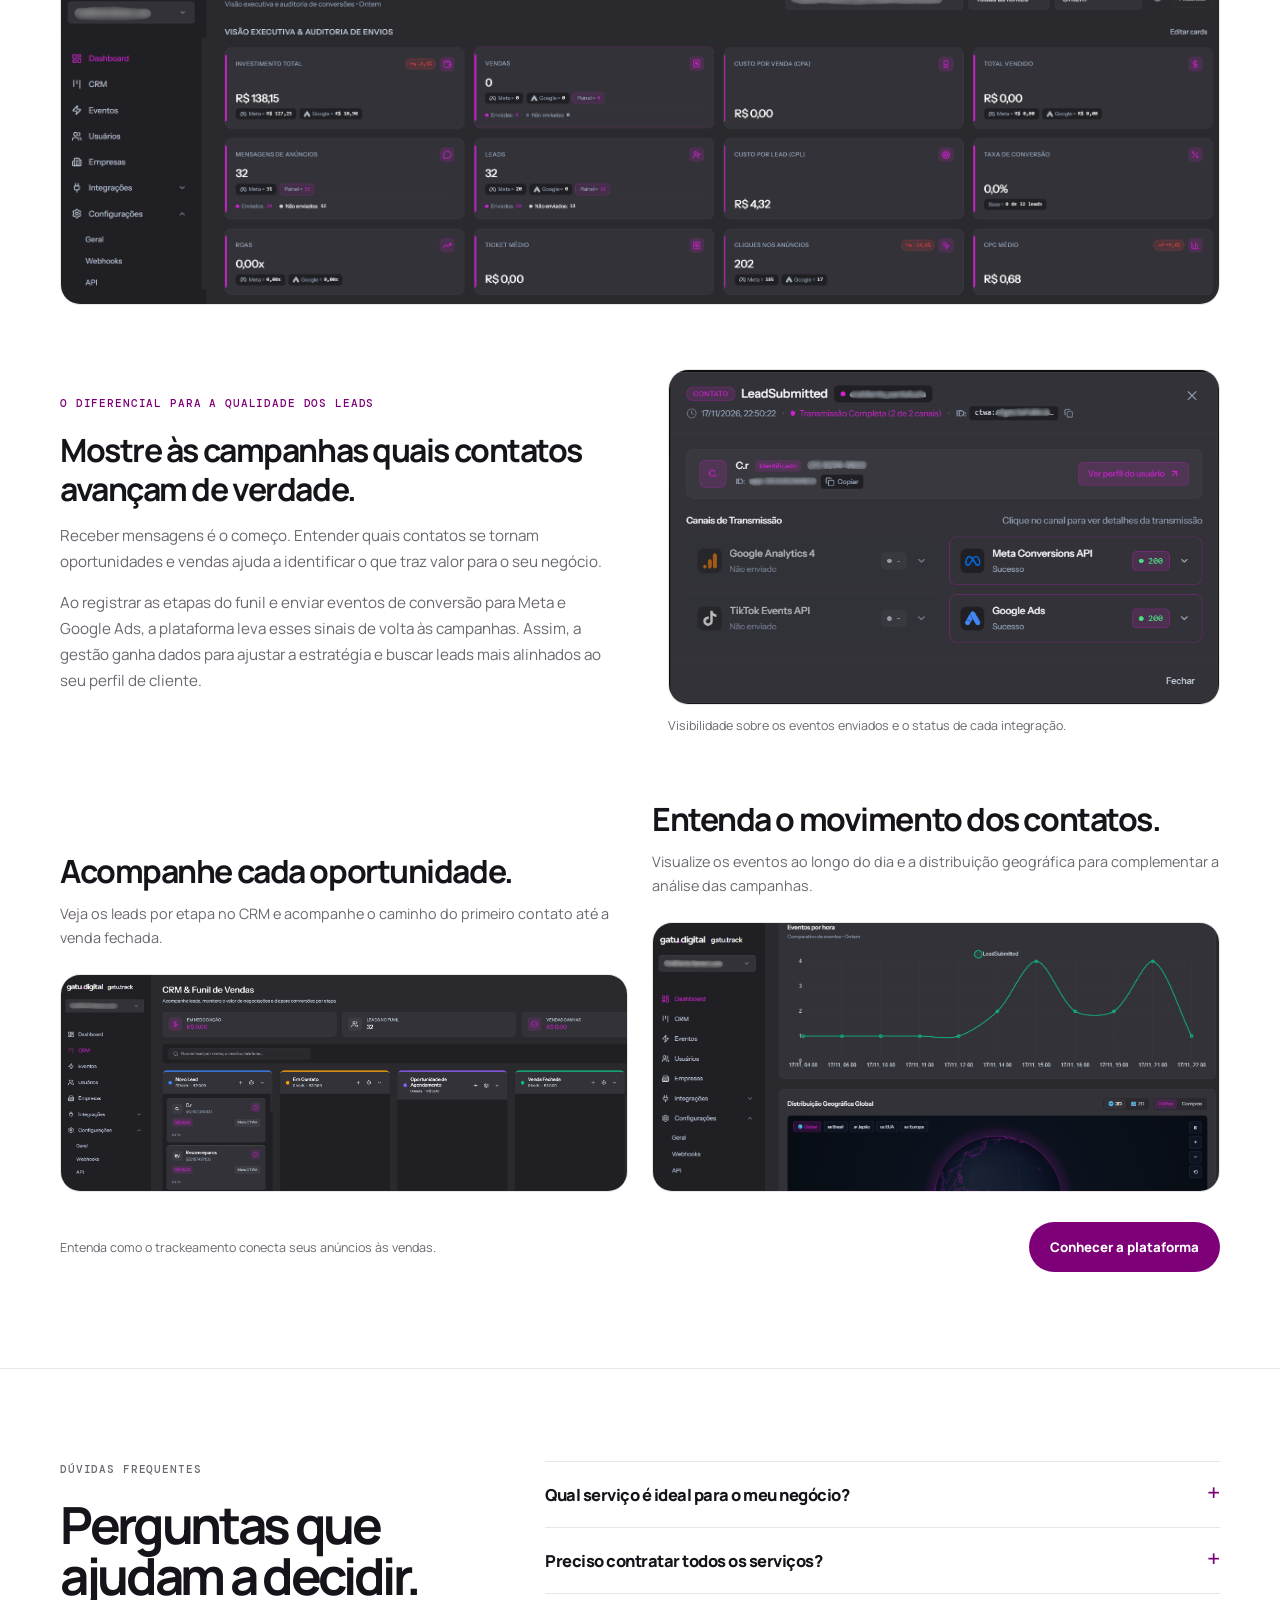
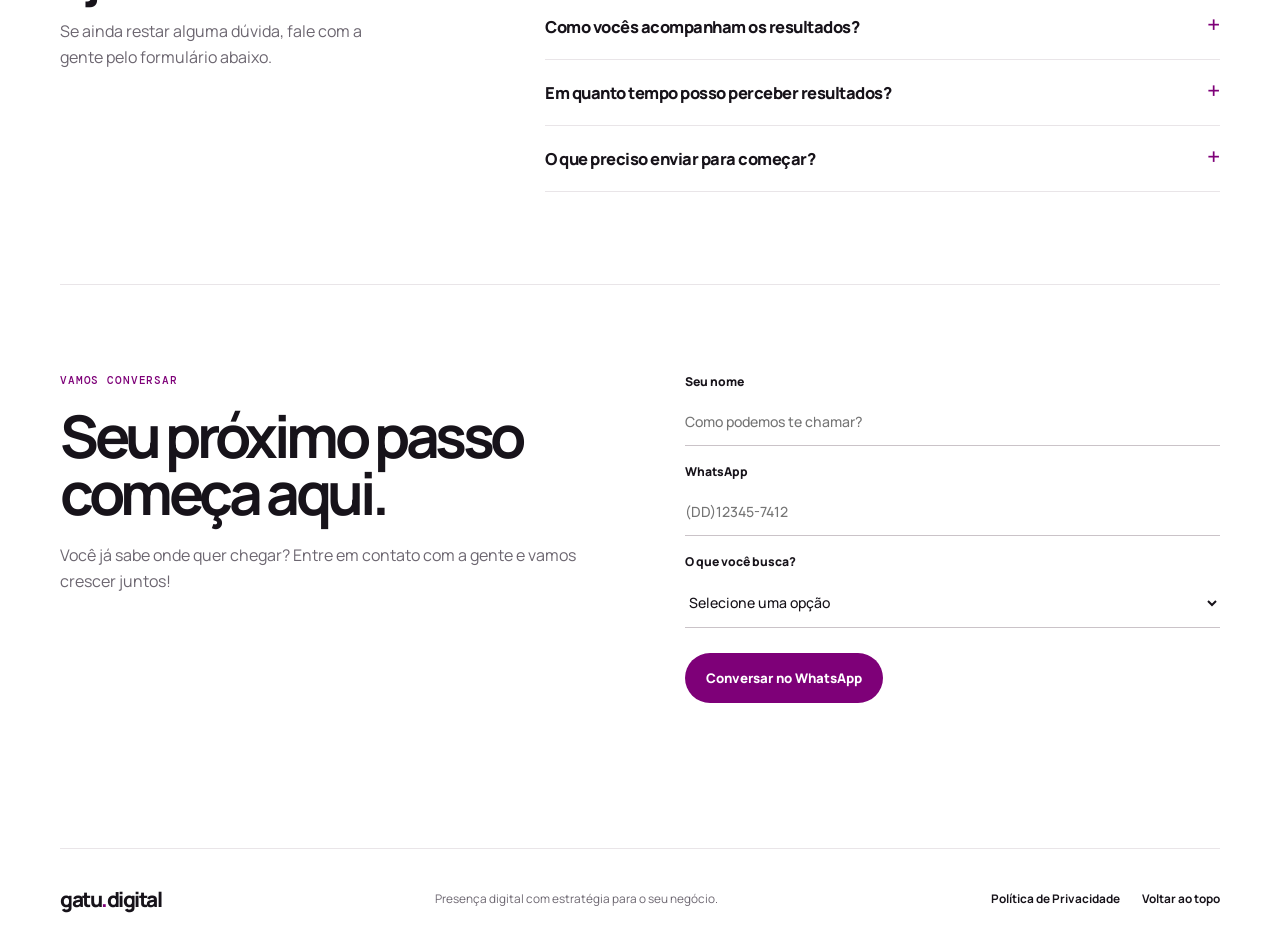
==== commit 243843e8: "Add files via upload" ====
--- a/index.html
+++ b/index.html
@@ -8,8 +8,6 @@
     <link rel="icon" type="image/jpeg" href="assets/gatu-favicon.jpg" />
     <link rel="preload" href="assets/gatu-hero-workspace.png" as="image" />
     <link rel="stylesheet" href="styles.css?v=20261119-mobile" />
-    <!-- gatu.track Pixel: gatudigital -->
-    <script async src="https://api.gatu.digital/api/v1/loader.js?pixel=19d558f107d4a7b94396817ae9f8f8e1"></script>
     <!-- Google Tag Manager -->
     <script>(function(w,d,s,l,i){w[l]=w[l]||[];w[l].push({'gtm.start':
     new Date().getTime(),event:'gtm.js'});var f=d.getElementsByTagName(s)[0],
@@ -103,7 +101,7 @@
           <article class="service-card service-featured reveal">
             <div><span class="service-number">01</span><h3>Agente de IA comercial no WhatsApp</h3><p>Enquanto sua equipe se desdobra para responder os clientes ou sua empresa fica offline fora do horário comercial, <strong>seus concorrentes estão fechando vendas no seu lugar.</strong> Comece a atender instantaneamente 24 horas por dia, 7 dias por semana com uma IA personalizada para o seu negócio</p></div><div class="price"><small>a partir de</small><strong>R$800</strong><small>por mês</small></div>
           </article>
-          <article class="service-card reveal"><span class="service-number">02</span><h3>Plataforma de trackeamento de campanhas do WhatsApp</h3><p>Veja exatamente qual campanha e anúncio está trazendo mais resultado para o seu negócio e leve essa inteligência de volta para o Meta otimizar ainda mais suas campanhas.</p><div class="price"><strong>R$197</strong><small>/mês</small></div></article>
+          <article class="service-card reveal"><span class="service-number">02</span><h3>Plataforma de trackeamento de campanhas do WhatsApp</h3><p>Veja exatamente qual campanha e anúncio está trazendo mais resultado para o seu negócio e leve essa inteligência de volta para o Meta otimizar ainda mais suas campanhas.</p><div class="price"><strong>R$227</strong><small>/mês</small></div></article>
           <article class="service-card visual-card reveal"><span class="service-number">03</span><h3>Gestão de avaliações</h3><p>Um dos principais pilares para o crescimento do seu negócio é responder seus clientes no Google. Você tem feito isso?</p><div class="price"><small>A partir de</small><strong>R$299/mês</strong></div></article>
           <article class="service-card reveal"><span class="service-number">04</span><h3>Google Meu Negócio</h3><p>A sua empresa está bem estruturada no Google? Fazemos a implementação, otimização e gestão para que sua empresa seja encontrada por quem procura.</p><div class="price"><strong>R$597</strong></div></article>
           <article class="service-card service-dark reveal"><span class="service-number">05</span><h3>Tráfego pago</h3><p>Criação de campanhas com estratégia, otimização e rastreio do WhatsApp incluso para aumentar a inteligência das suas campanhas.</p><div class="price"><small>A partir de</small><strong>R$1.200</strong><small>com trackeamento incluso</small></div></article>
@@ -197,7 +195,7 @@
           <figure class="ai-platform reveal"><figcaption><div><h3>Acompanhe cada oportunidade.</h3><p>Veja os leads por etapa no CRM e acompanhe o caminho do primeiro contato até a venda fechada.</p></div></figcaption><a href="assets/trackeamento/crm-funil.png" target="_blank" rel="noopener" aria-label="Ampliar CRM e funil de vendas (abre em nova aba)"><img src="assets/trackeamento/crm-funil.png" alt="CRM gatu.track com as etapas novo lead, em contato, oportunidade de agendamento e venda fechada" width="1749" height="669" loading="lazy" /></a></figure>
           <figure class="ai-platform reveal"><figcaption><div><h3>Entenda o movimento dos contatos.</h3><p>Visualize os eventos ao longo do dia e a distribuição geográfica para complementar a análise das campanhas.</p></div></figcaption><a href="assets/trackeamento/eventos-origem.png" target="_blank" rel="noopener" aria-label="Ampliar gráficos de eventos e distribuição geográfica (abre em nova aba)"><img src="assets/trackeamento/eventos-origem.png" alt="Plataforma gatu.track com gráfico de eventos por hora e visualização da distribuição geográfica" width="1406" height="667" loading="lazy" /></a></figure>
         </div>
-        <div class="tracking-footer reveal"><p class="ai-image-hint">Clique nas imagens para ampliar e explorar os detalhes da plataforma.</p><a class="button button-primary" href="https://wa.me/5531975625629?text=Quero%20conhecer%20a%20plataforma%20de%20trackeamento%20e%20o%20dashboard%20de%20resultados">Conhecer a plataforma</a></div>
+        <div class="tracking-footer reveal"><p class="ai-image-hint"><a href="trackeamento/">Entenda como o trackeamento conecta seus anúncios às vendas.</a></p><a class="button button-primary" href="https://wa.me/5531975625629?text=Quero%20conhecer%20a%20plataforma%20de%20trackeamento%20e%20o%20dashboard%20de%20resultados">Conhecer a plataforma</a></div>
       </section>
 
       <section class="faq" aria-labelledby="faq-title">
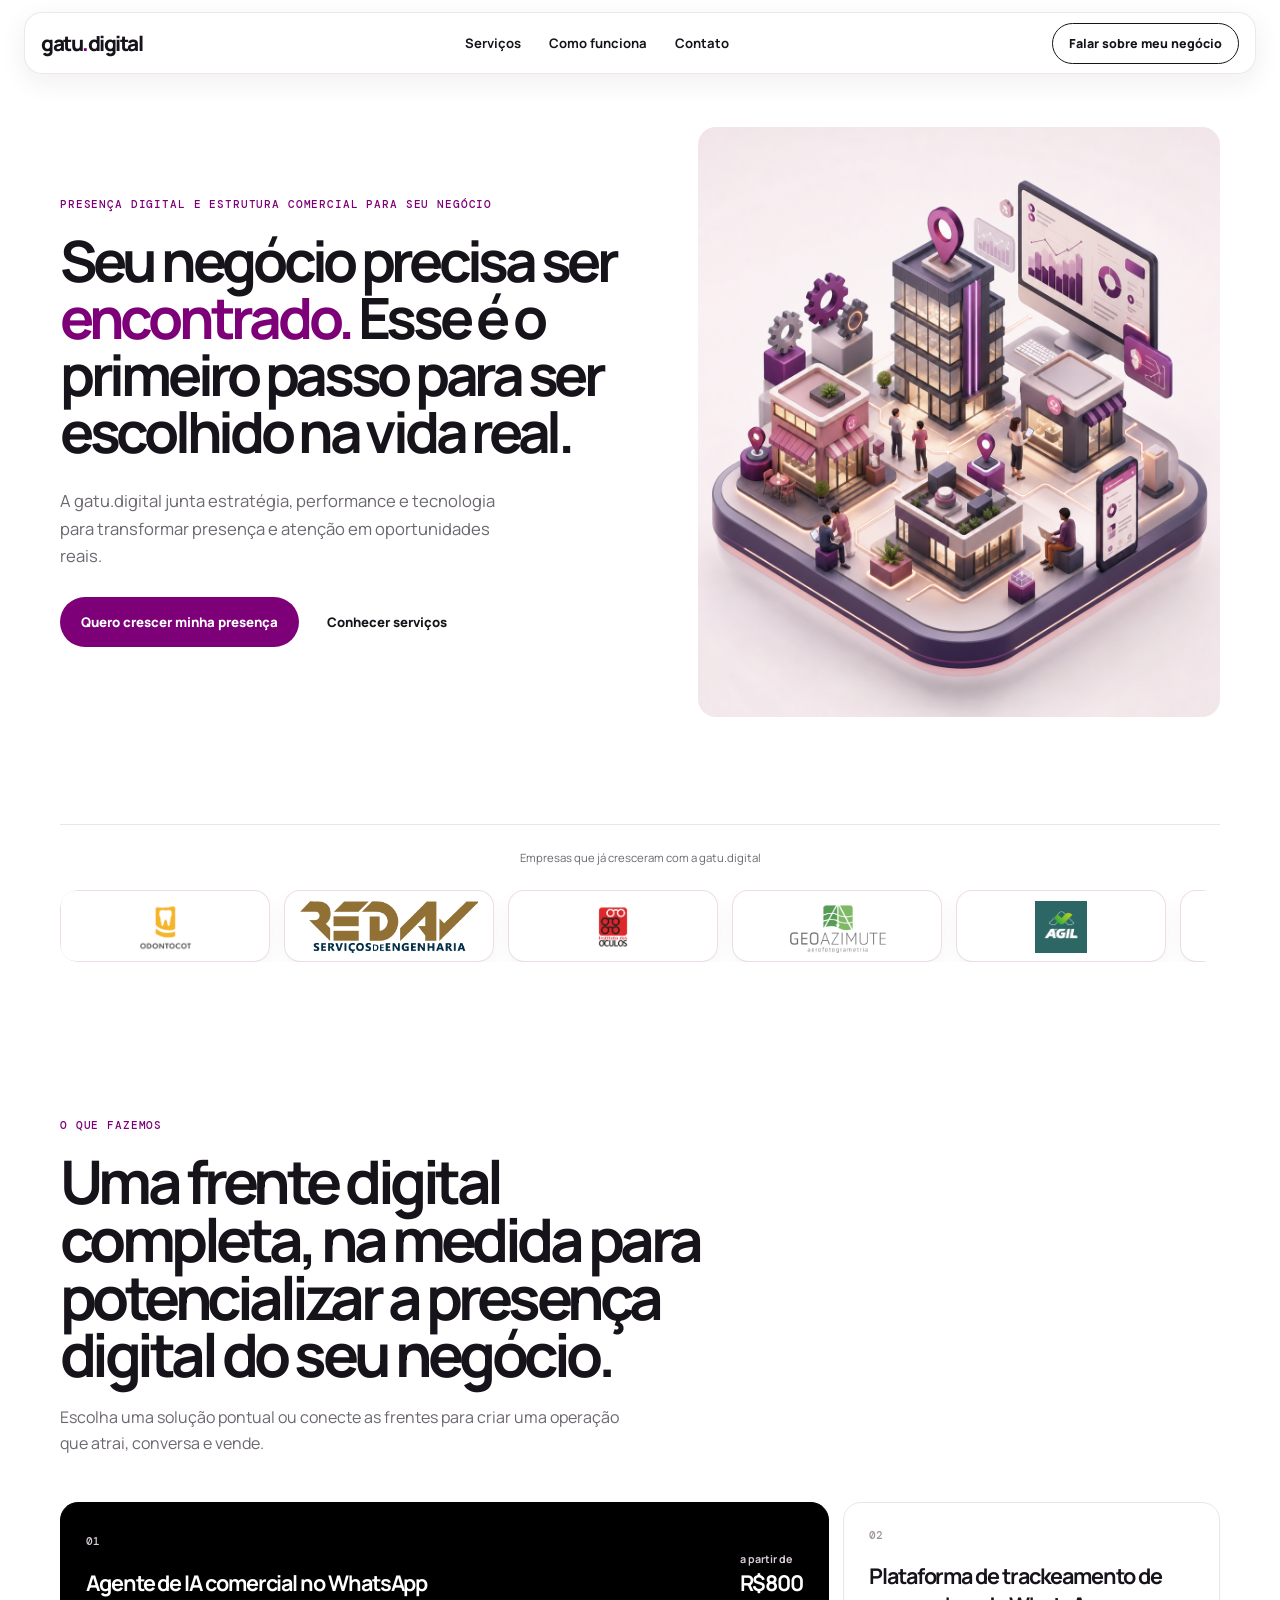
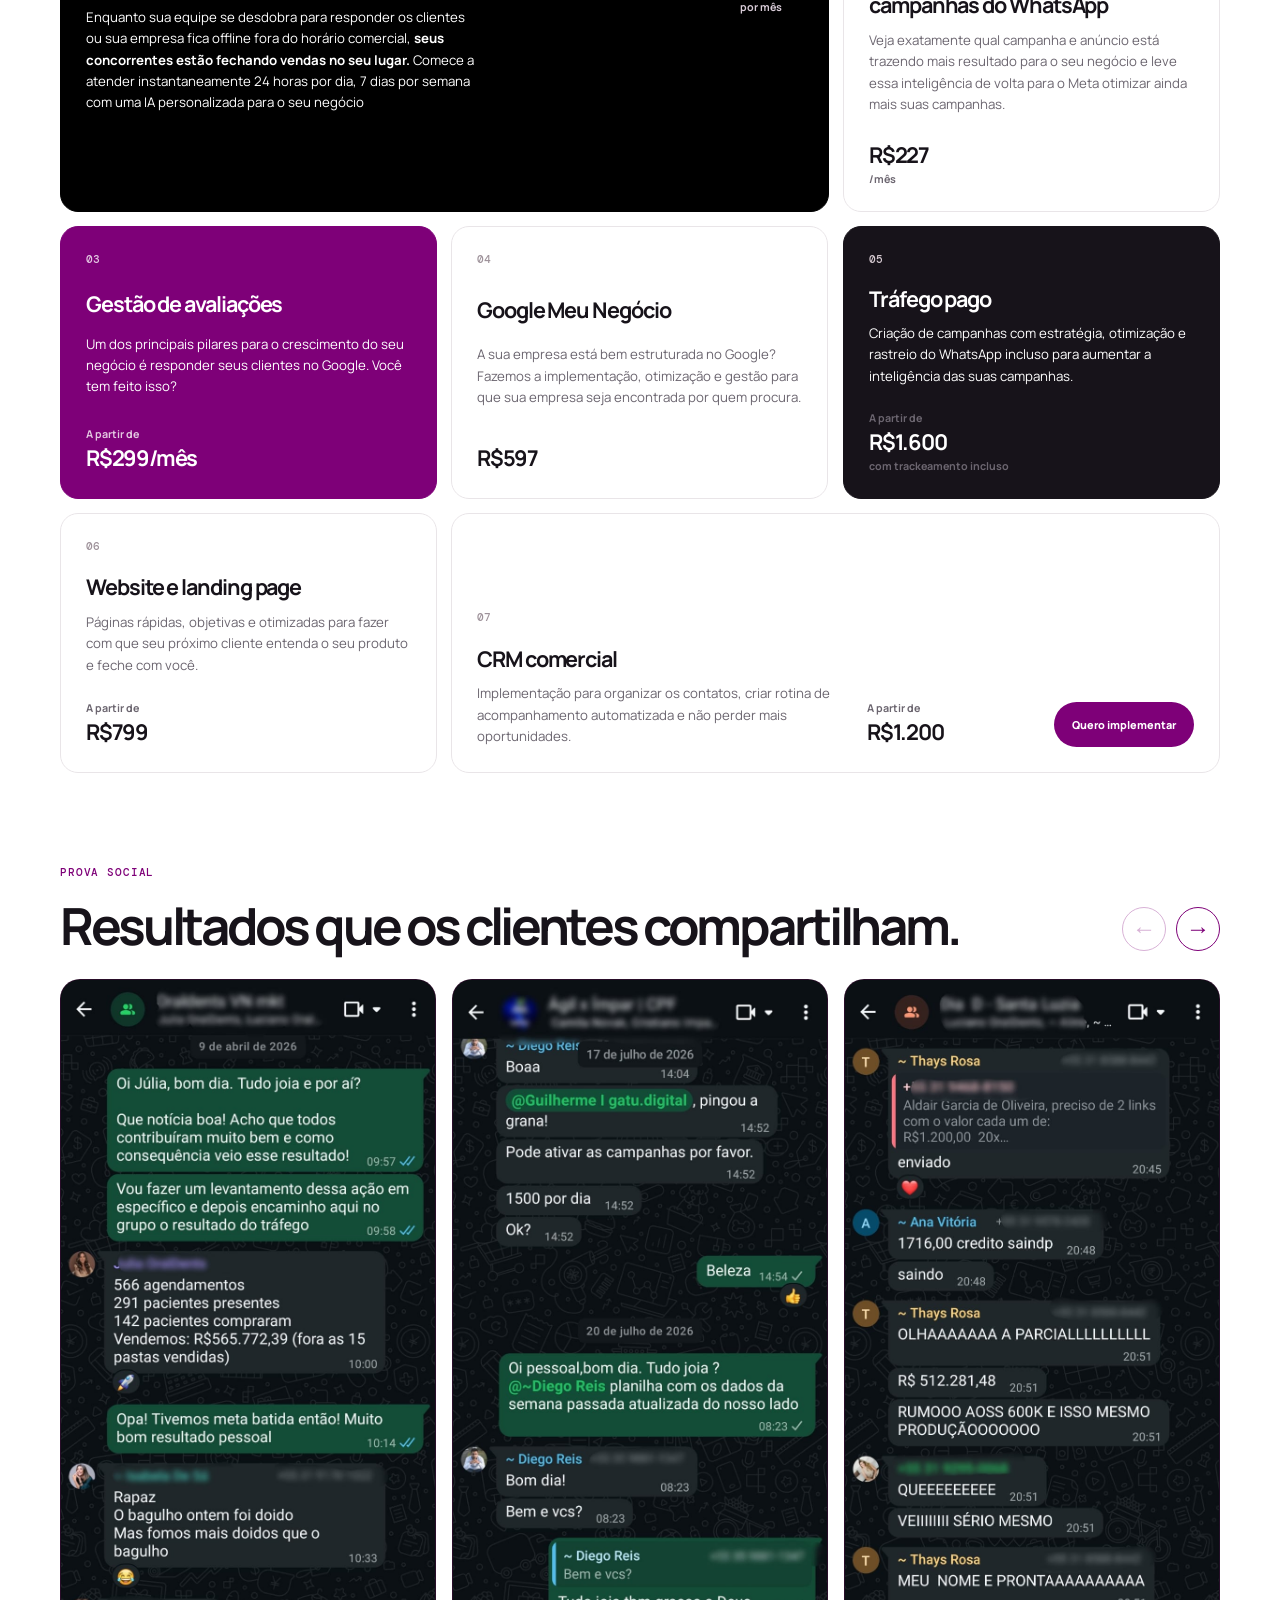
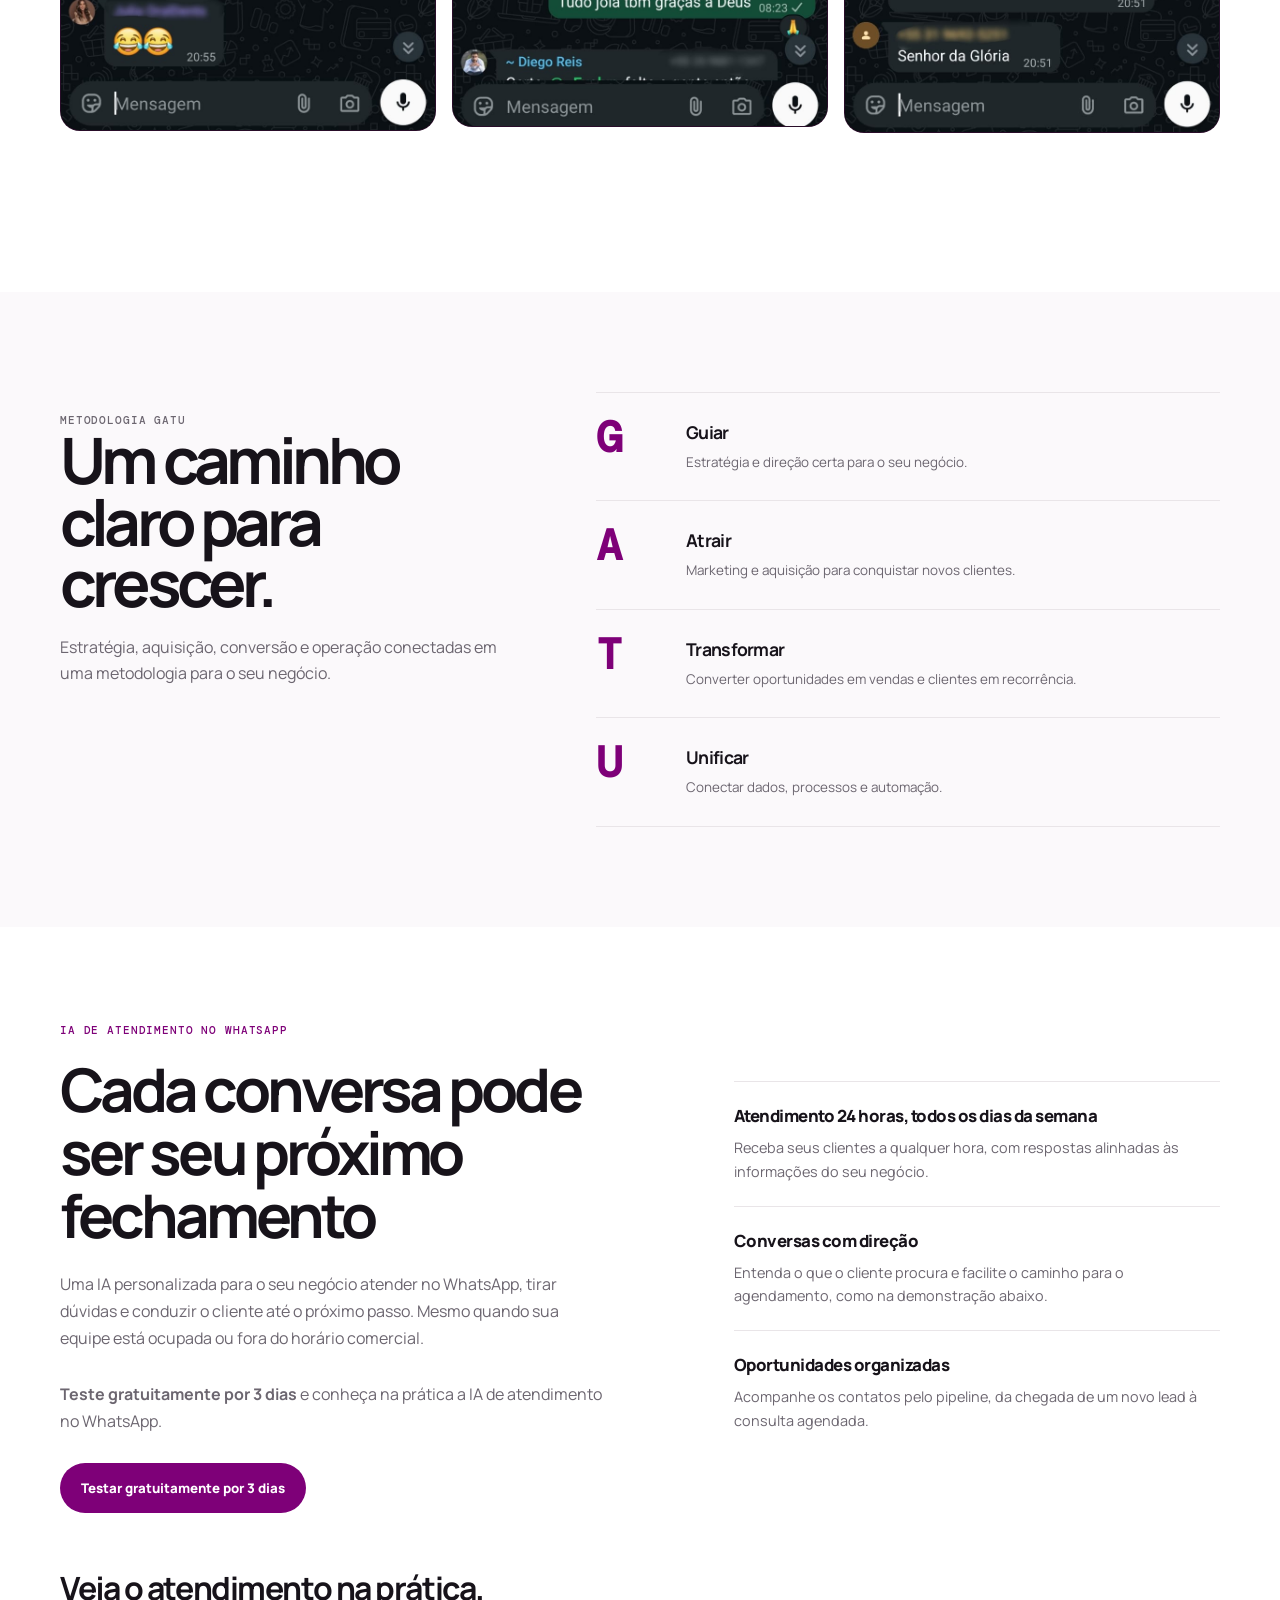
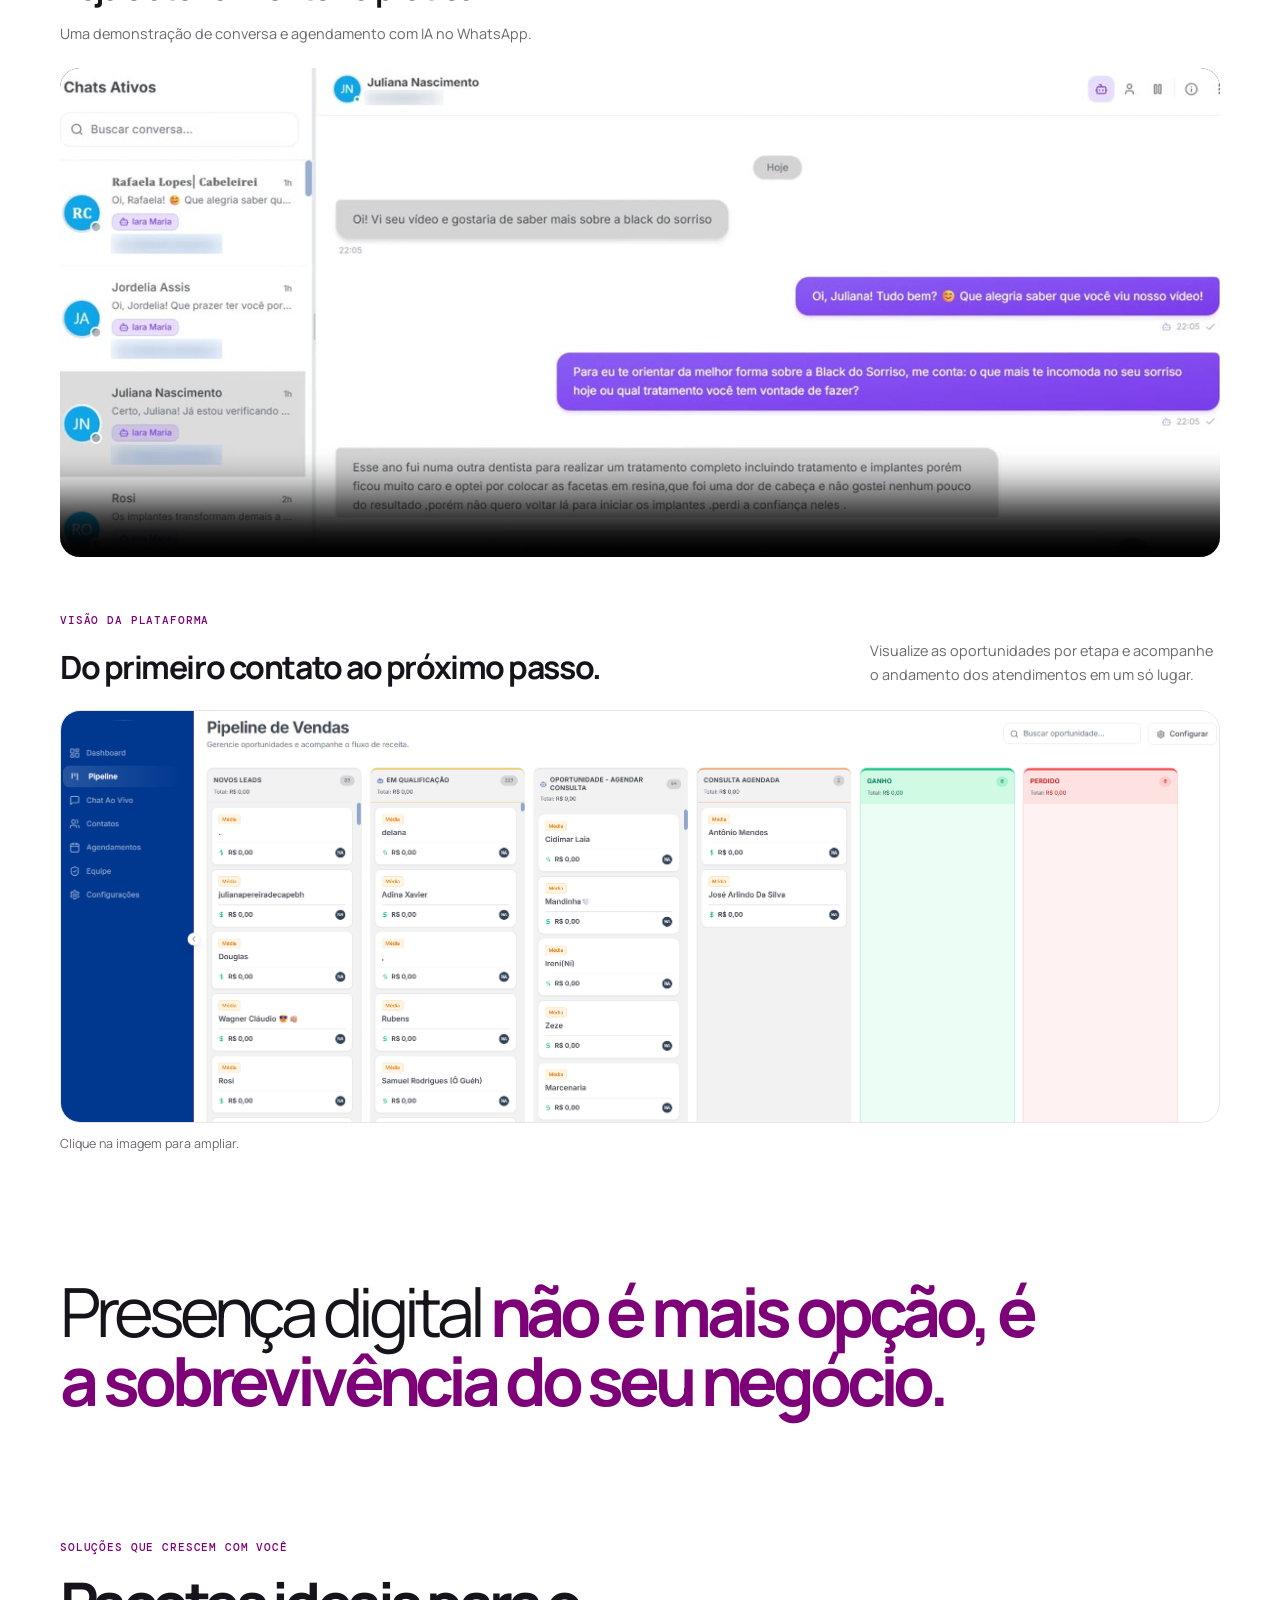
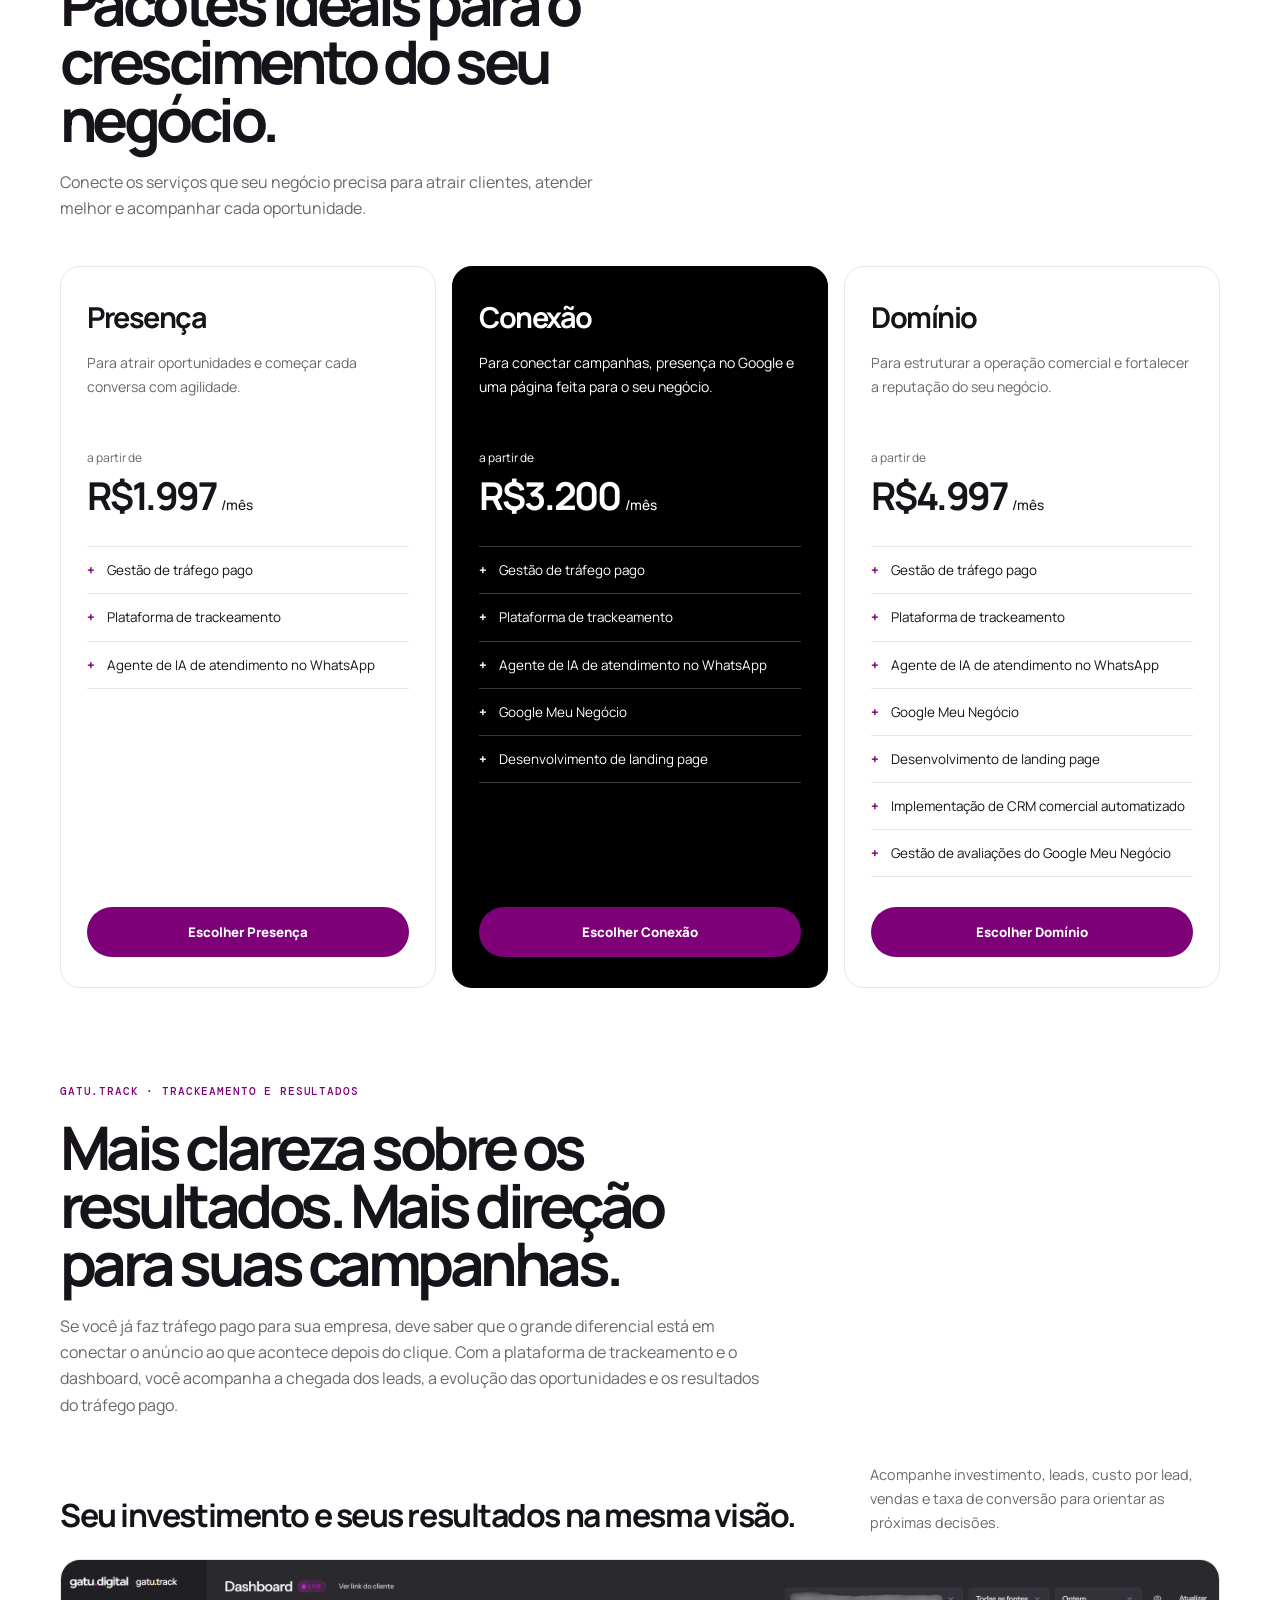
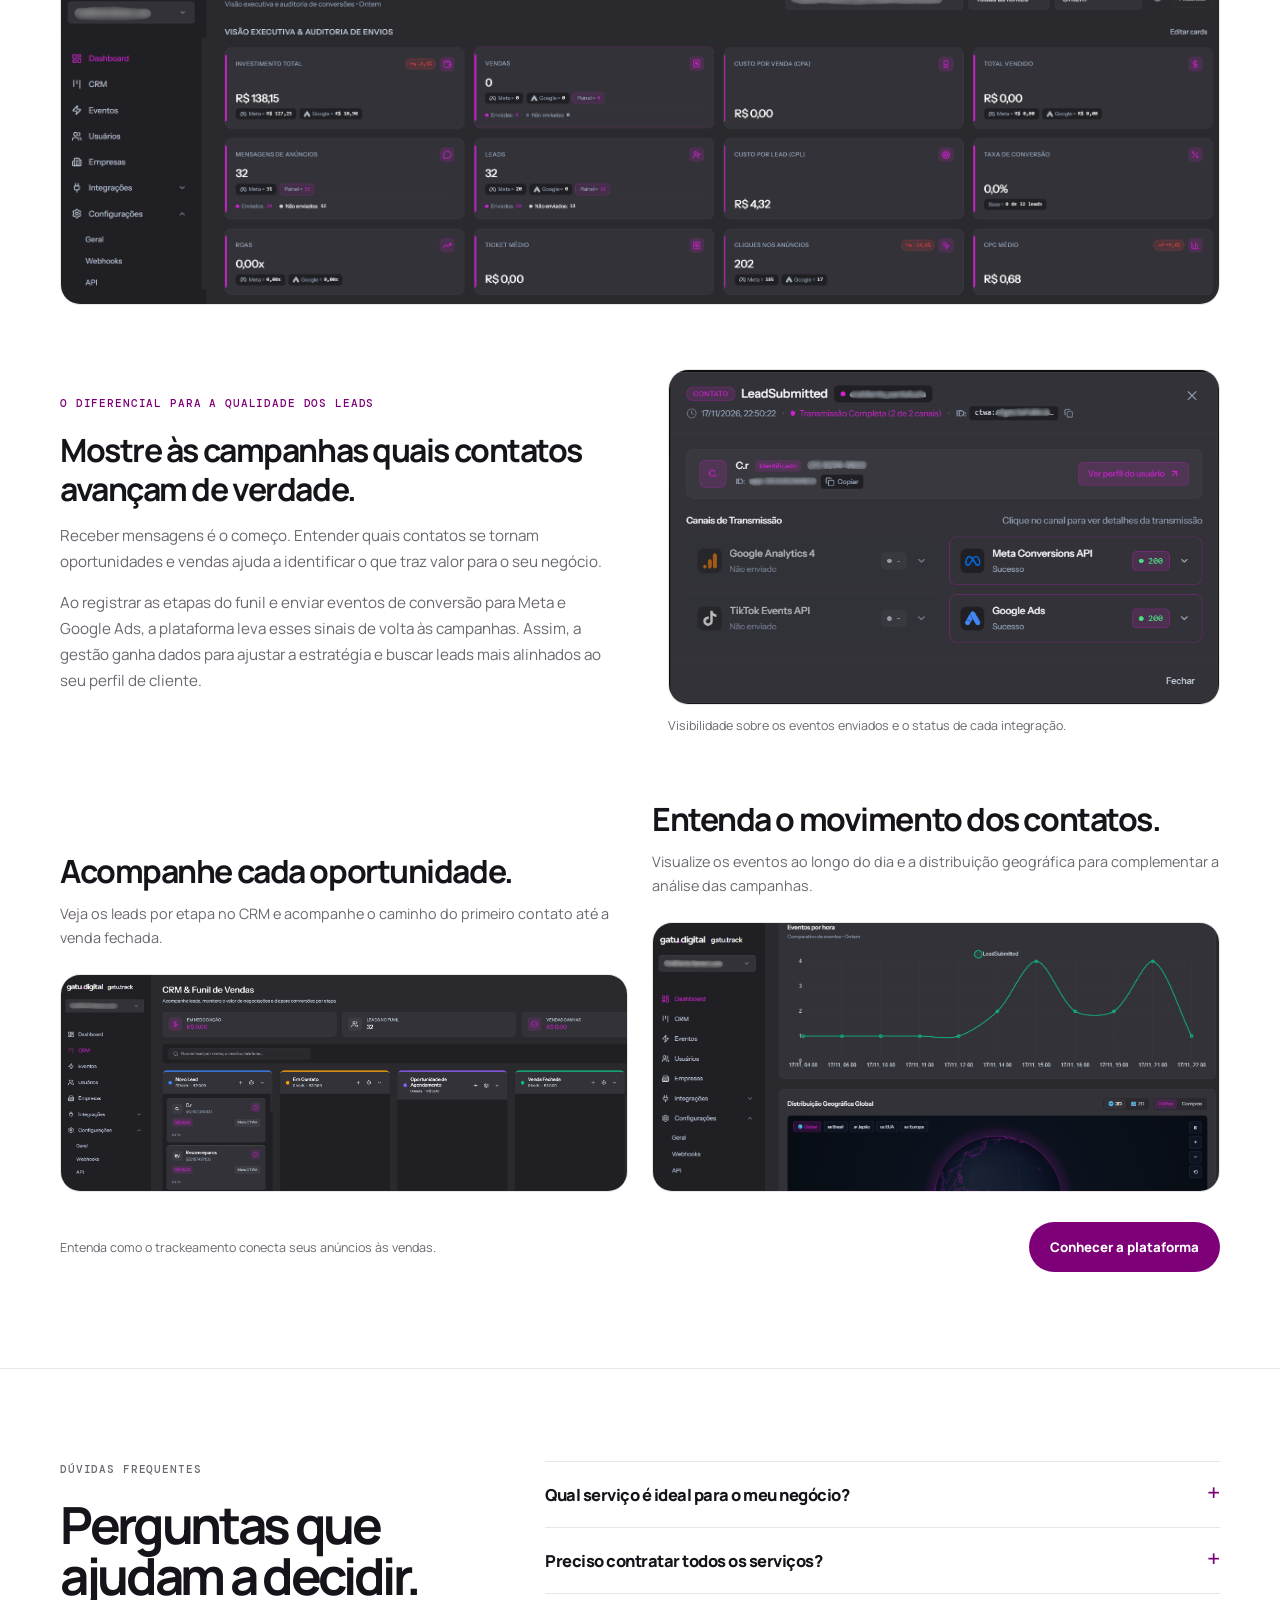
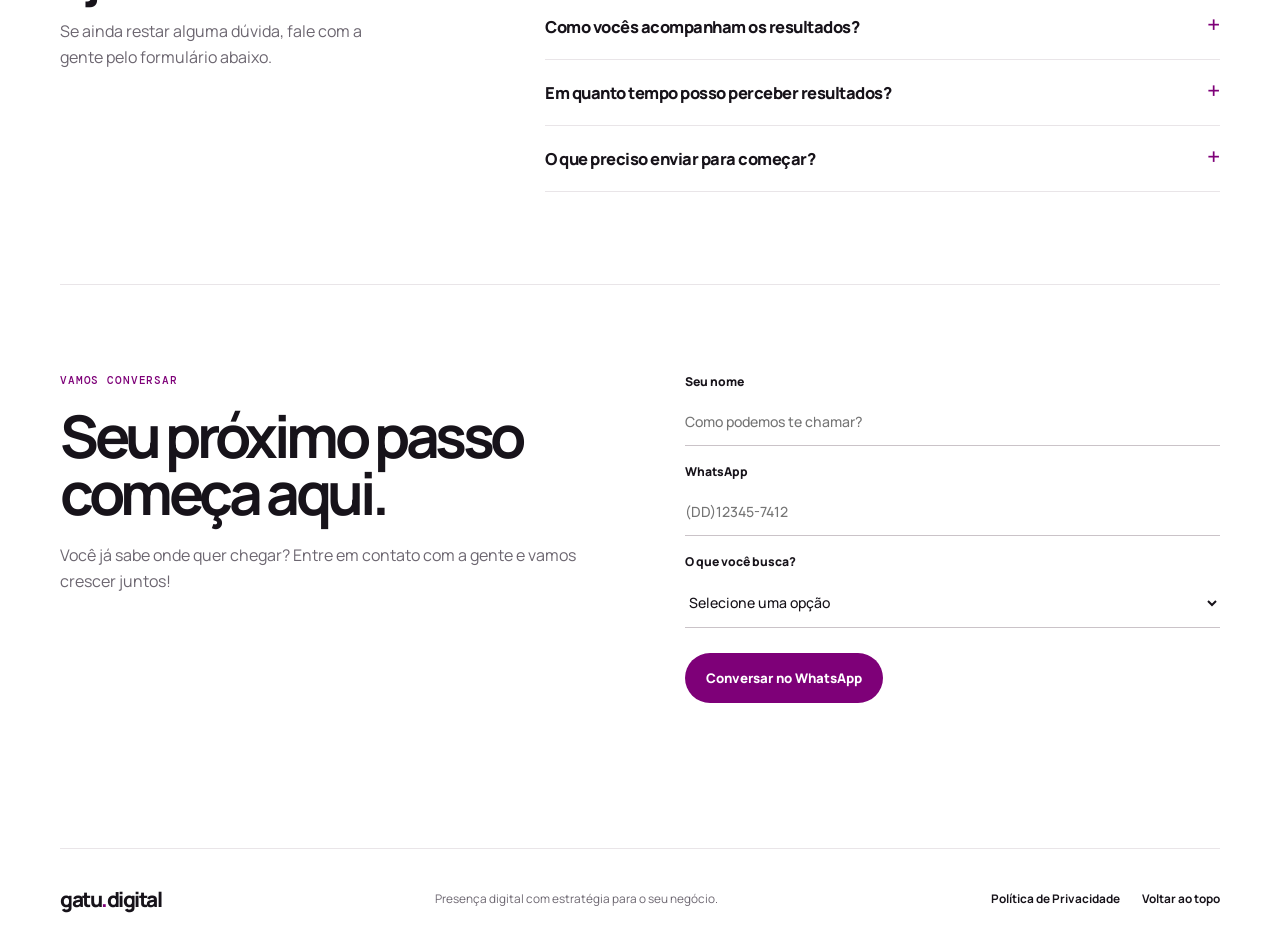
==== commit 35769e88: "Update index.html" ====
--- a/index.html
+++ b/index.html
@@ -104,7 +104,7 @@
           <article class="service-card reveal"><span class="service-number">02</span><h3>Plataforma de trackeamento de campanhas do WhatsApp</h3><p>Veja exatamente qual campanha e anúncio está trazendo mais resultado para o seu negócio e leve essa inteligência de volta para o Meta otimizar ainda mais suas campanhas.</p><div class="price"><strong>R$227</strong><small>/mês</small></div></article>
           <article class="service-card visual-card reveal"><span class="service-number">03</span><h3>Gestão de avaliações</h3><p>Um dos principais pilares para o crescimento do seu negócio é responder seus clientes no Google. Você tem feito isso?</p><div class="price"><small>A partir de</small><strong>R$299/mês</strong></div></article>
           <article class="service-card reveal"><span class="service-number">04</span><h3>Google Meu Negócio</h3><p>A sua empresa está bem estruturada no Google? Fazemos a implementação, otimização e gestão para que sua empresa seja encontrada por quem procura.</p><div class="price"><strong>R$597</strong></div></article>
-          <article class="service-card service-dark reveal"><span class="service-number">05</span><h3>Tráfego pago</h3><p>Criação de campanhas com estratégia, otimização e rastreio do WhatsApp incluso para aumentar a inteligência das suas campanhas.</p><div class="price"><small>A partir de</small><strong>R$1.200</strong><small>com trackeamento incluso</small></div></article>
+          <article class="service-card service-dark reveal"><span class="service-number">05</span><h3>Tráfego pago</h3><p>Criação de campanhas com estratégia, otimização e rastreio do WhatsApp incluso para aumentar a inteligência das suas campanhas.</p><div class="price"><small>A partir de</small><strong>R$1.600</strong><small>com trackeamento incluso</small></div></article>
           <article class="service-card reveal"><span class="service-number">06</span><h3>Website e landing page</h3><p>Páginas rápidas, objetivas e otimizadas para fazer com que seu próximo cliente entenda o seu produto e feche com você.</p><div class="price"><small>A partir de</small><strong>R$799</strong></div></article>
           <article class="service-card service-wide reveal"><div><span class="service-number">07</span><h3>CRM comercial</h3><p>Implementação para organizar os contatos, criar rotina de acompanhamento automatizada e não perder mais oportunidades.</p></div><div class="price"><small>A partir de</small><strong>R$1.200</strong></div><a href="#contato" class="circle-link">Quero implementar</a></article>
         </div>
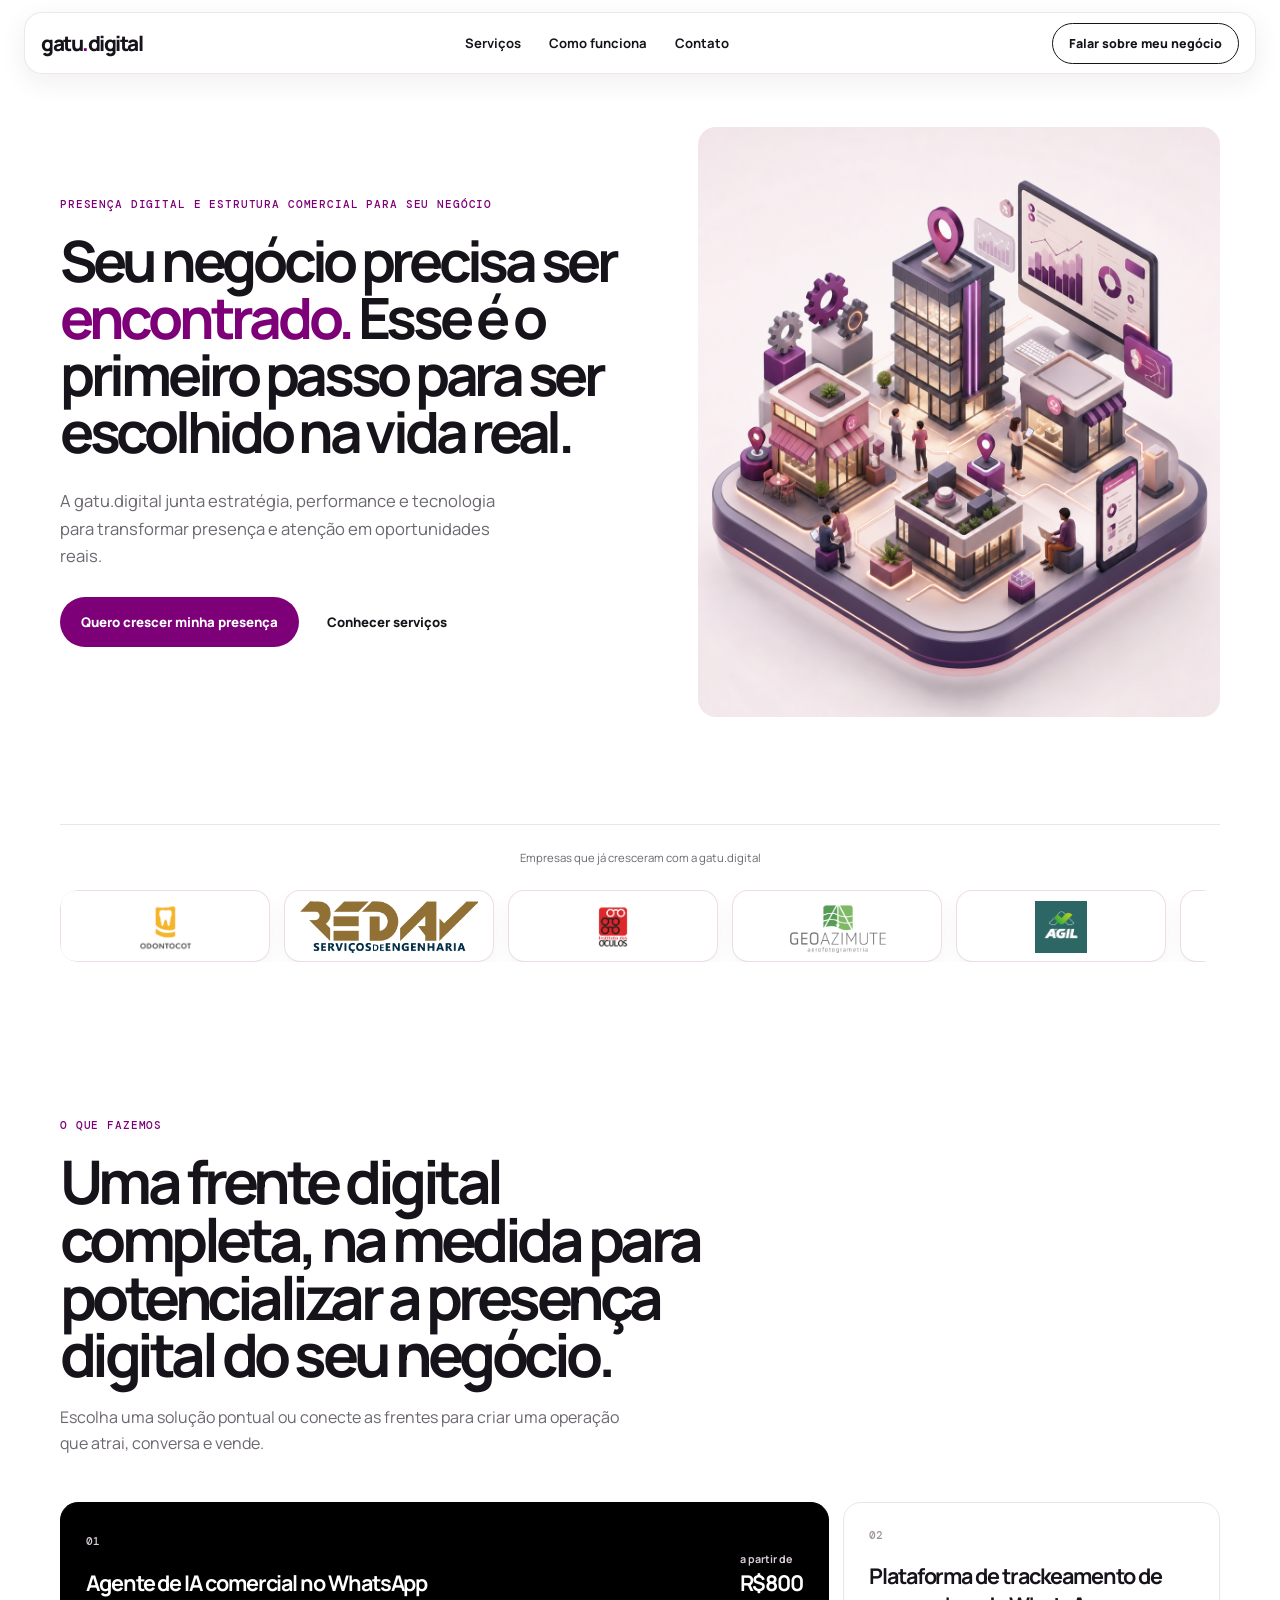
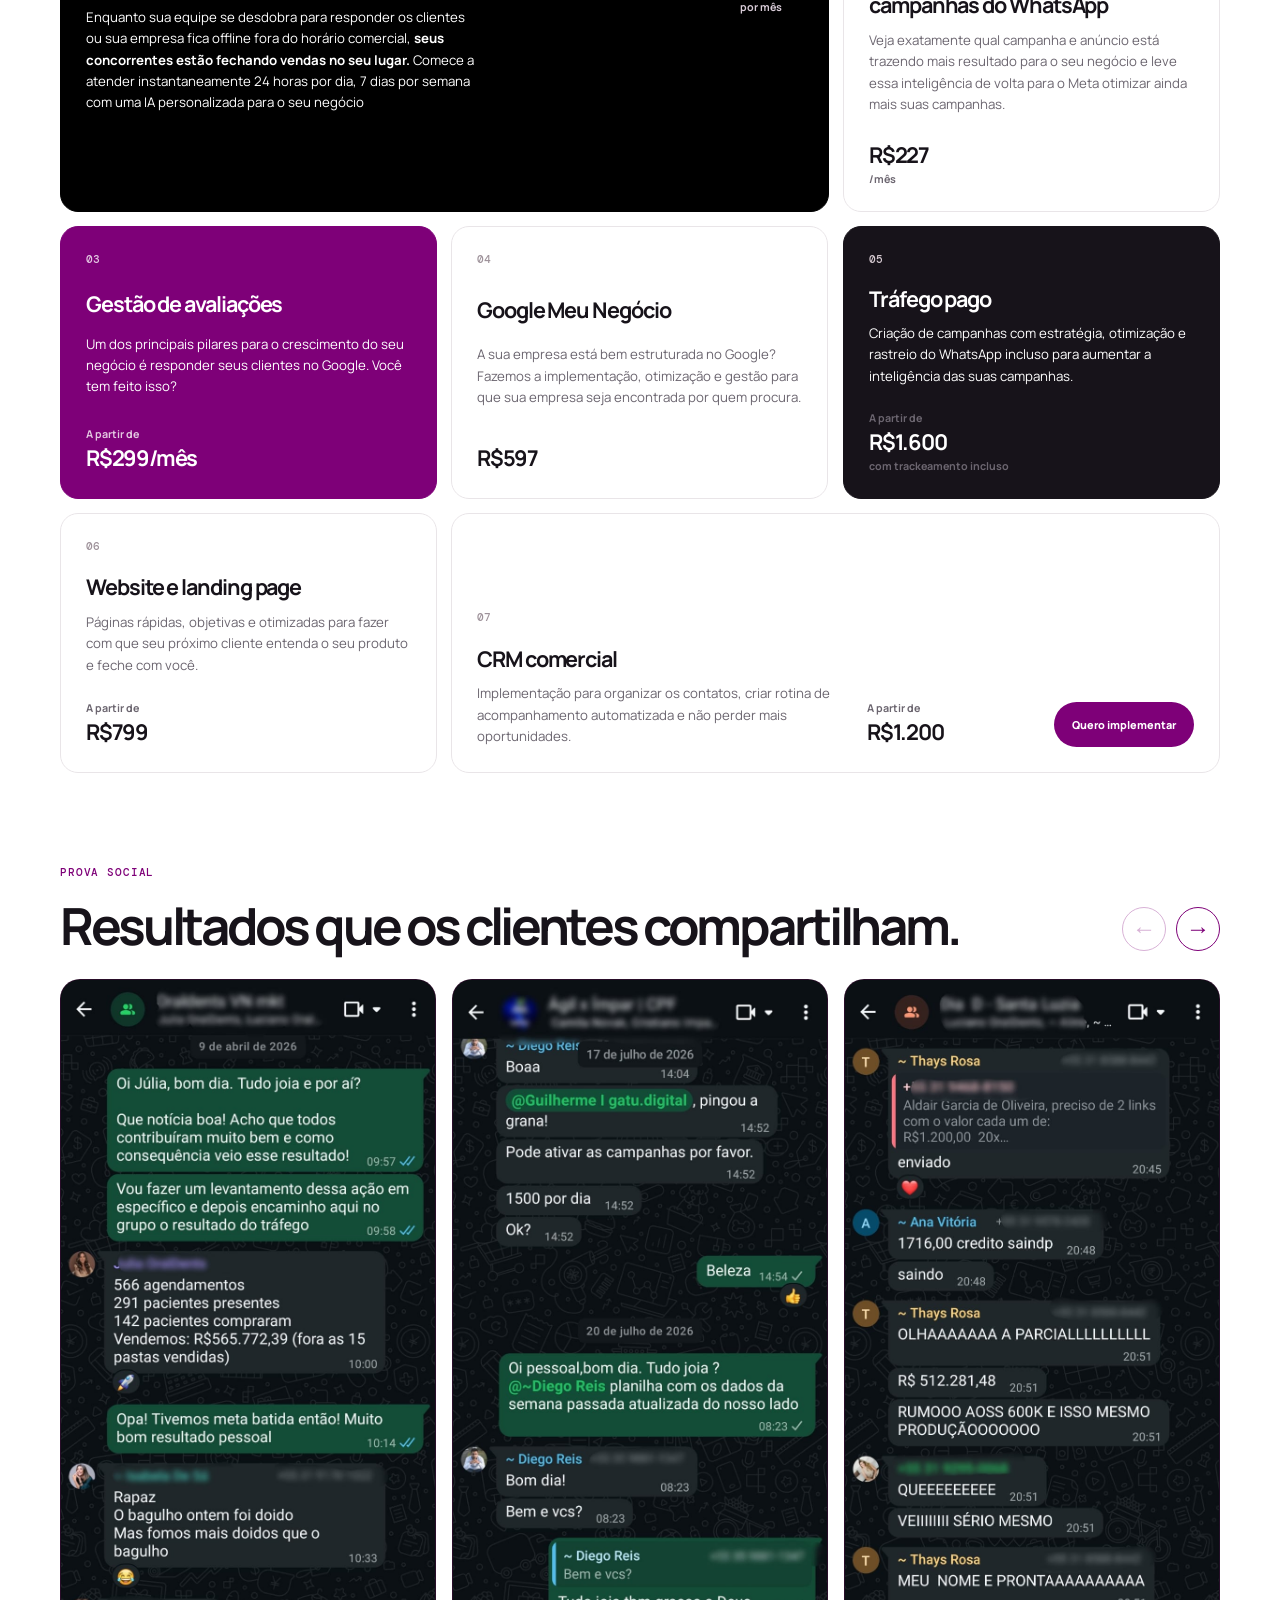
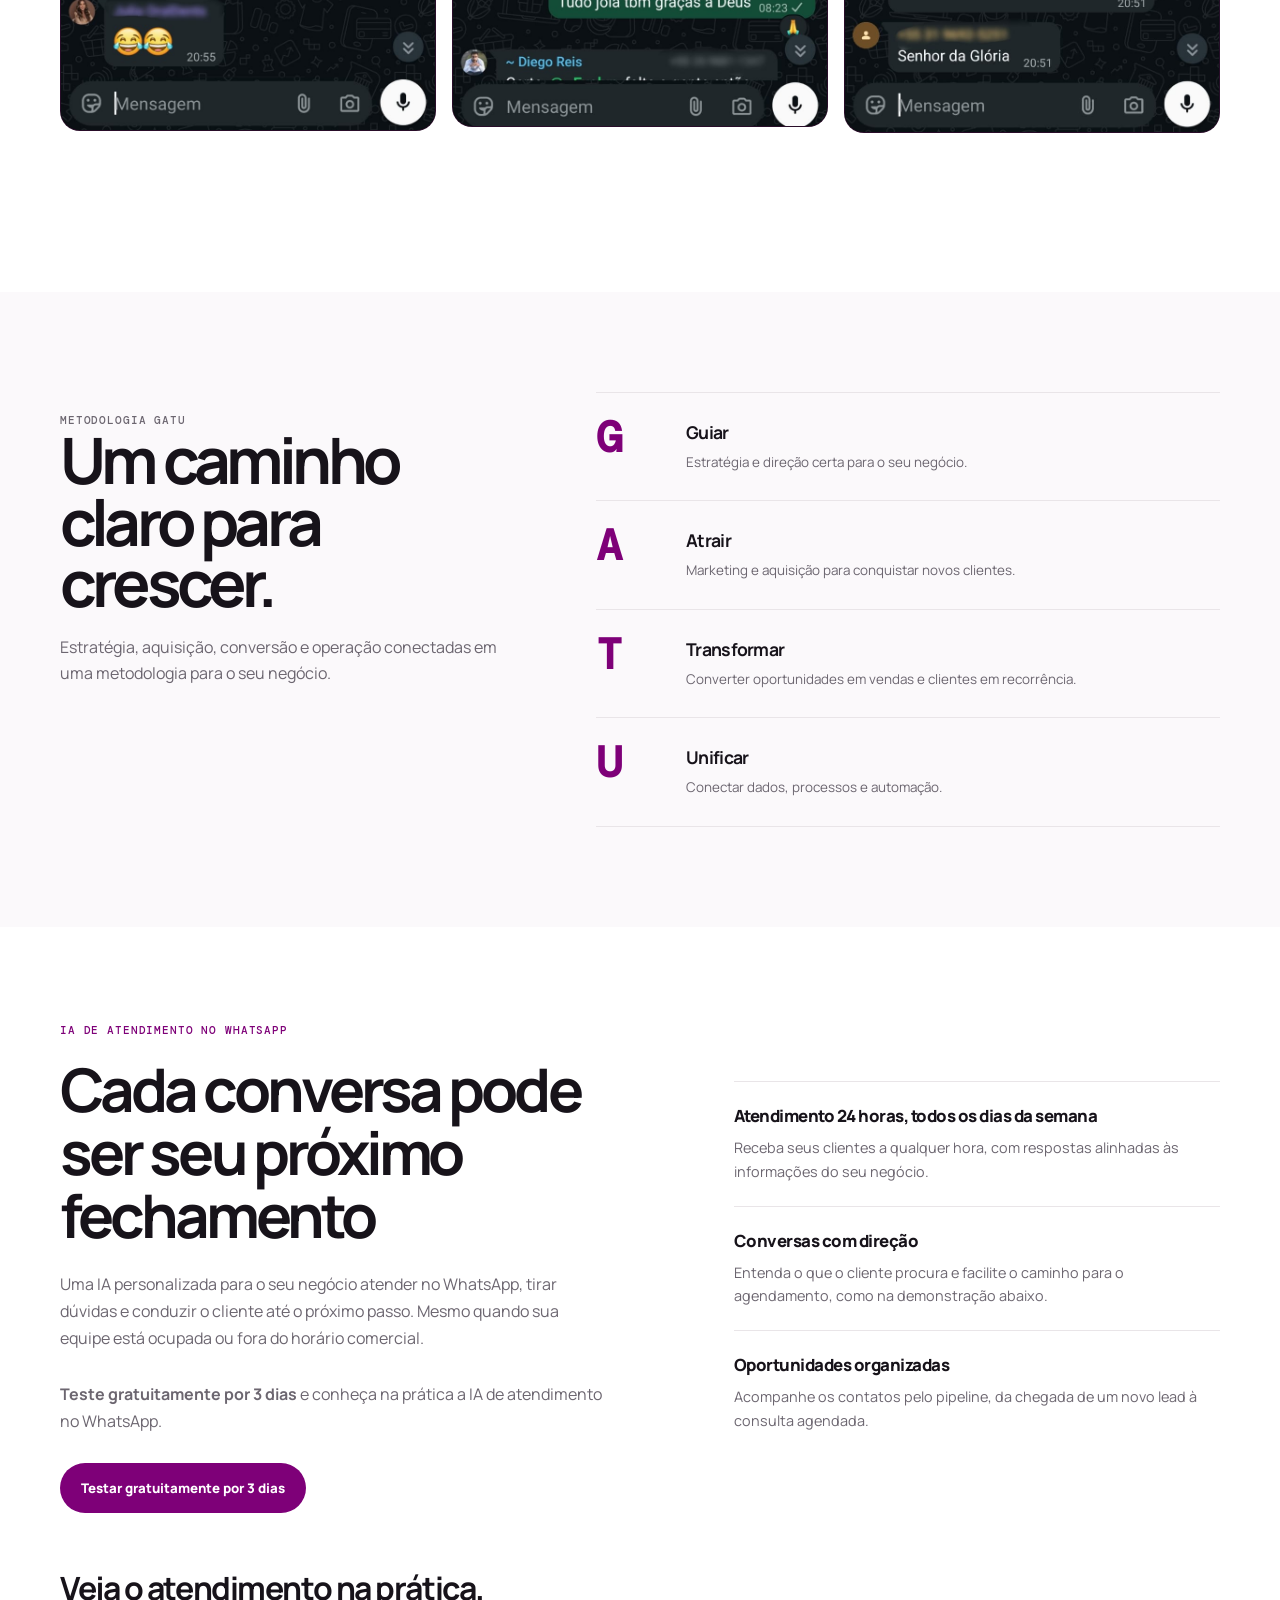
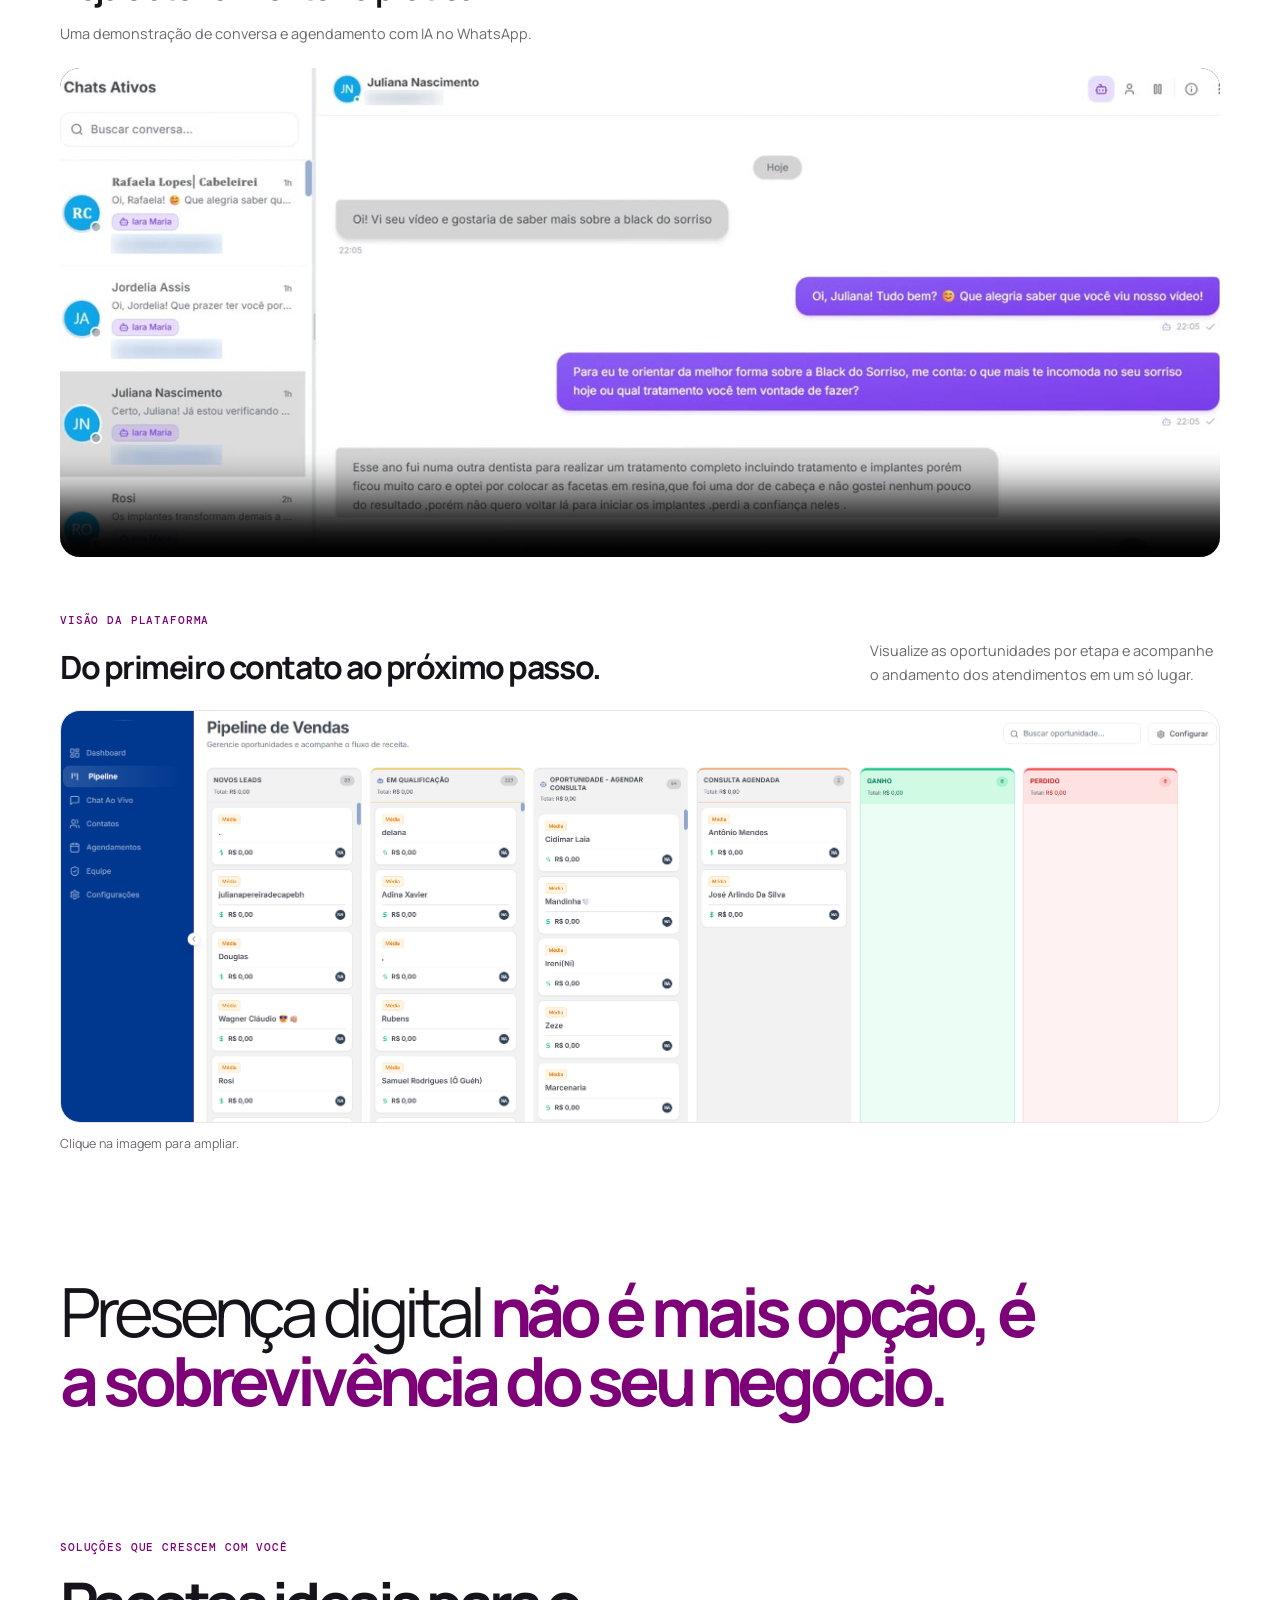
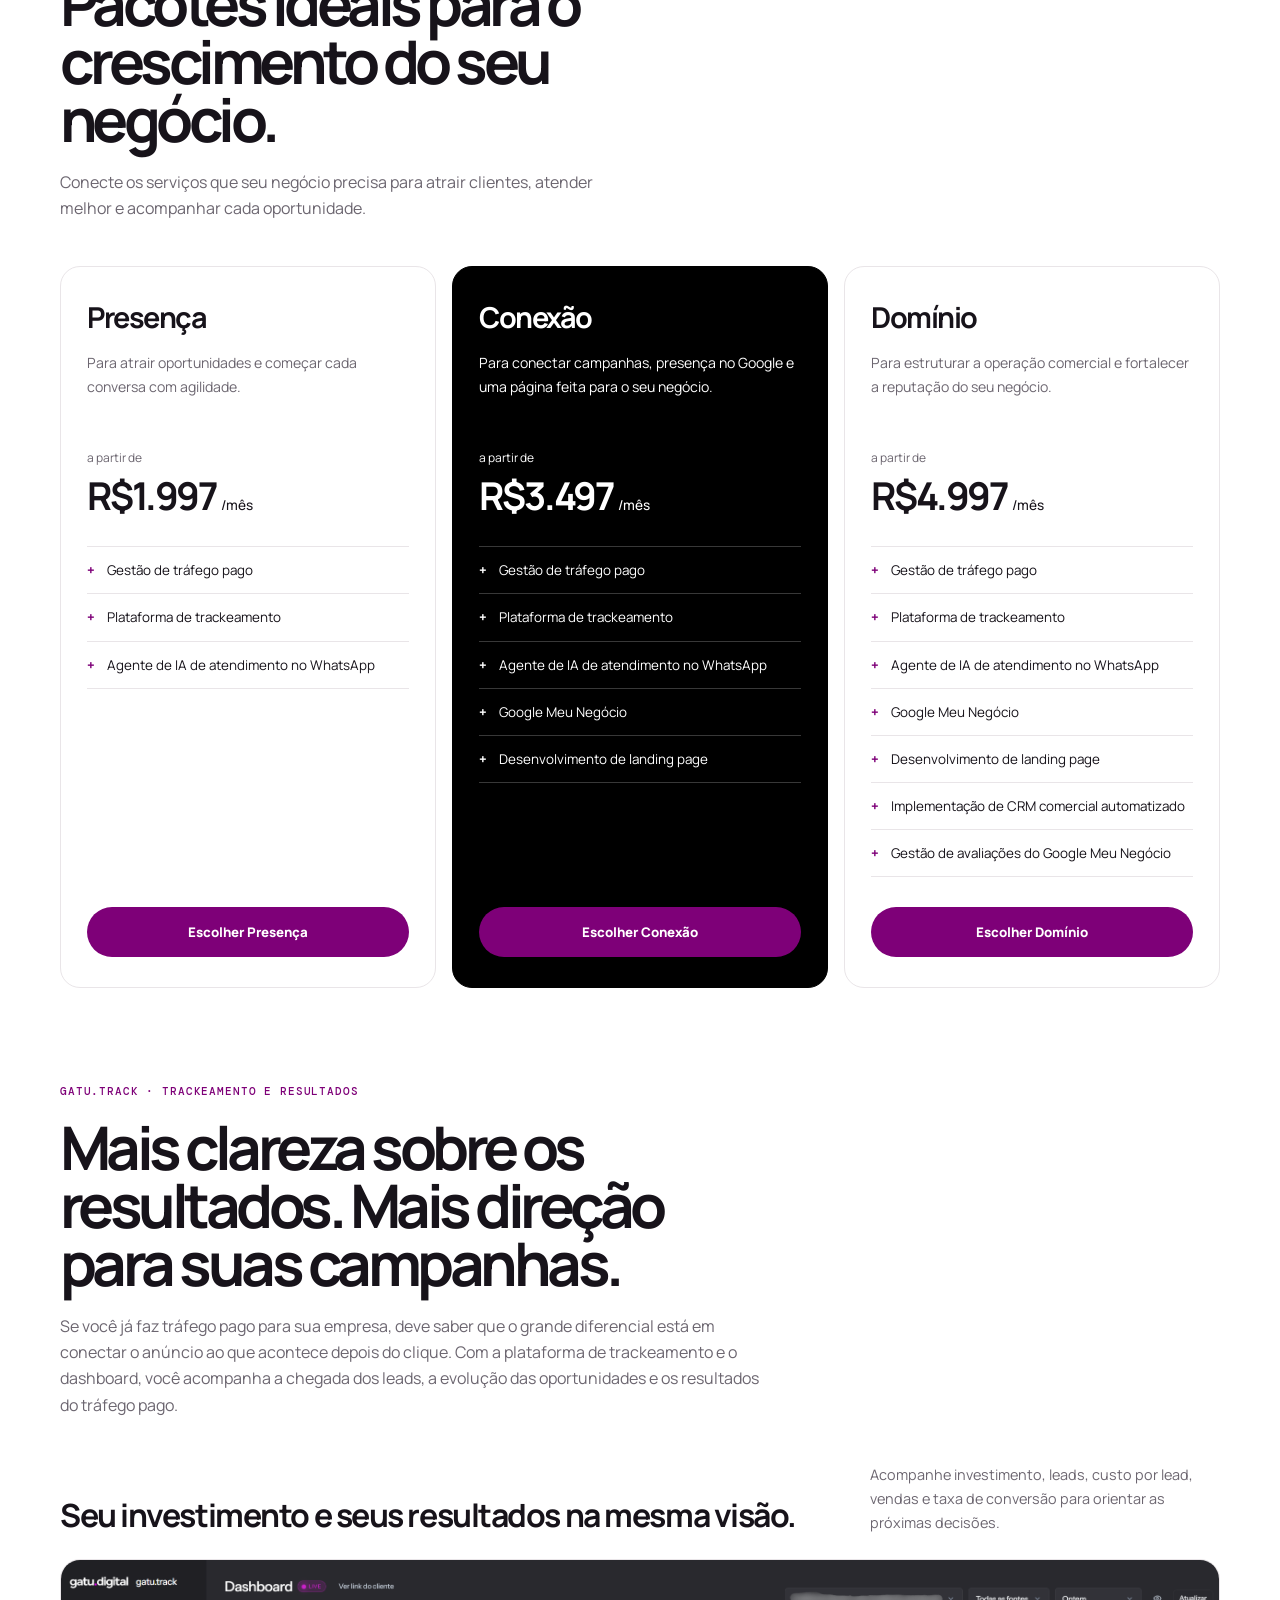
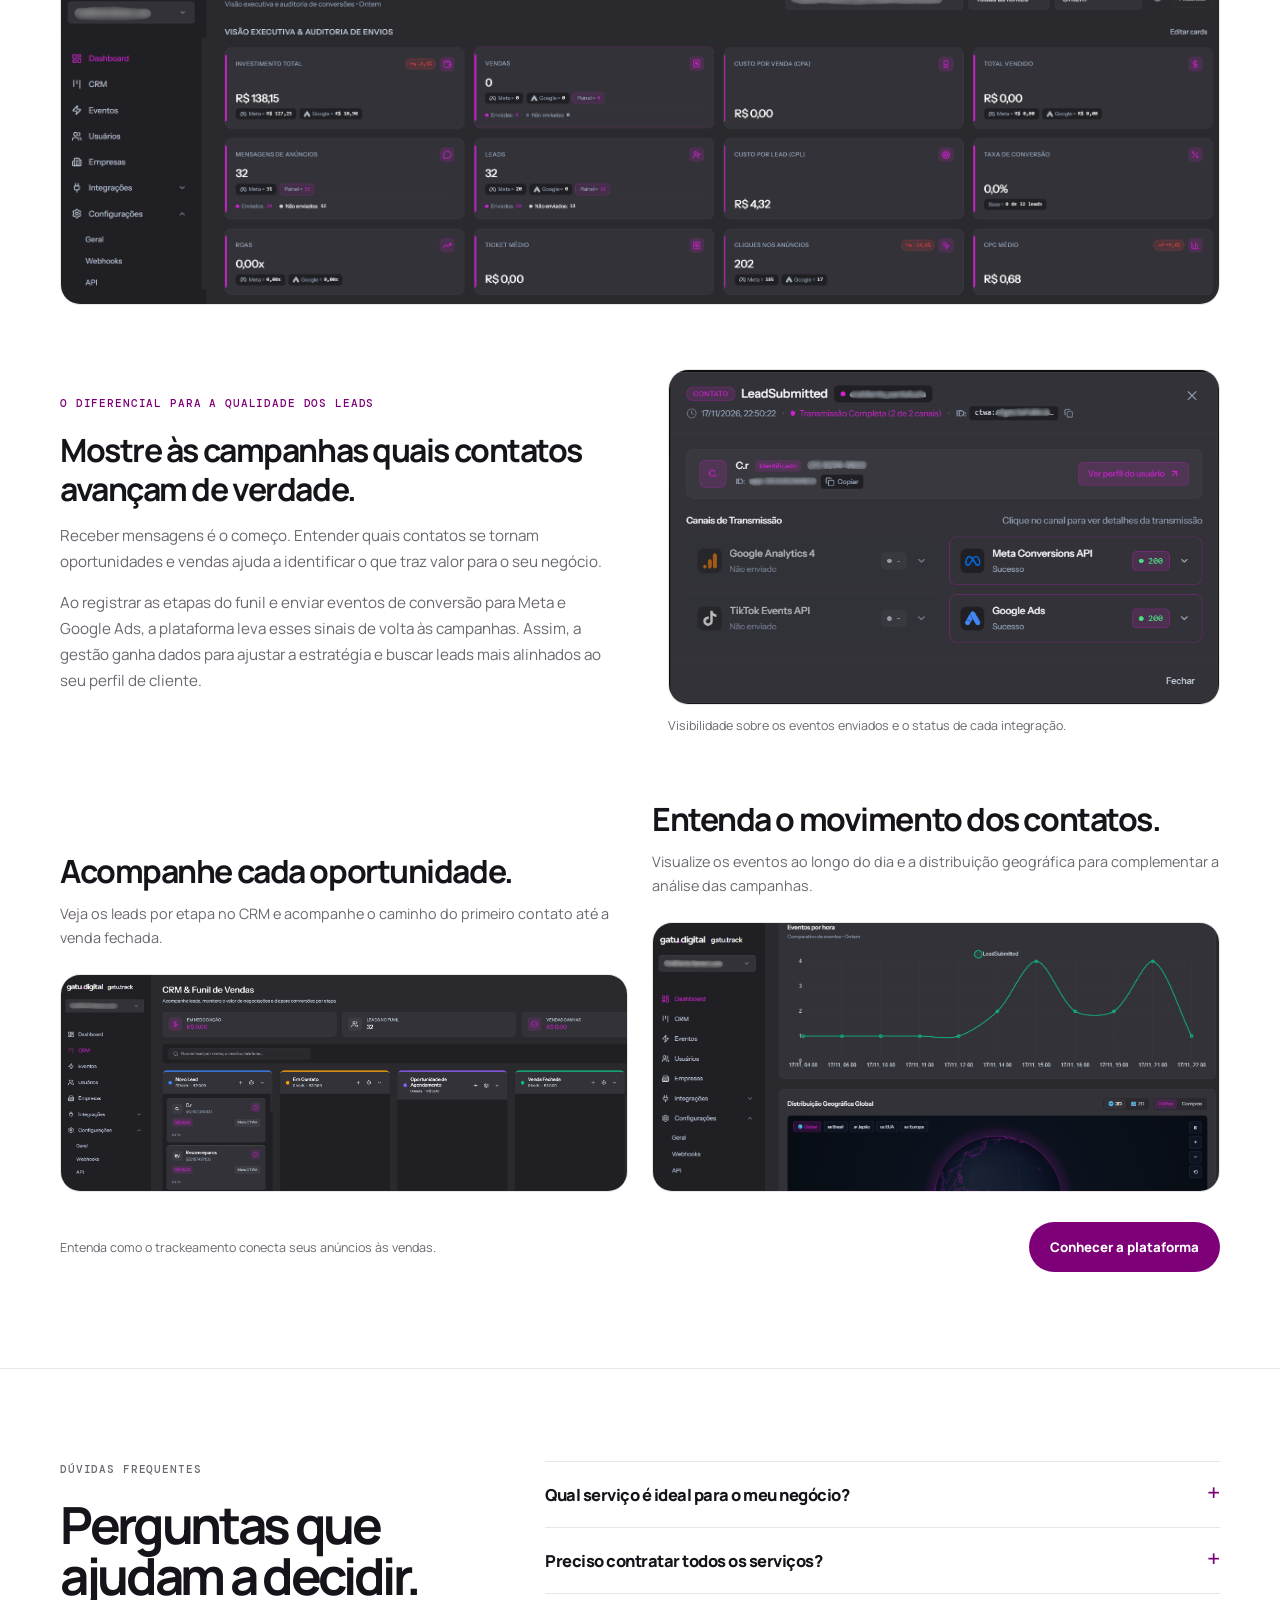
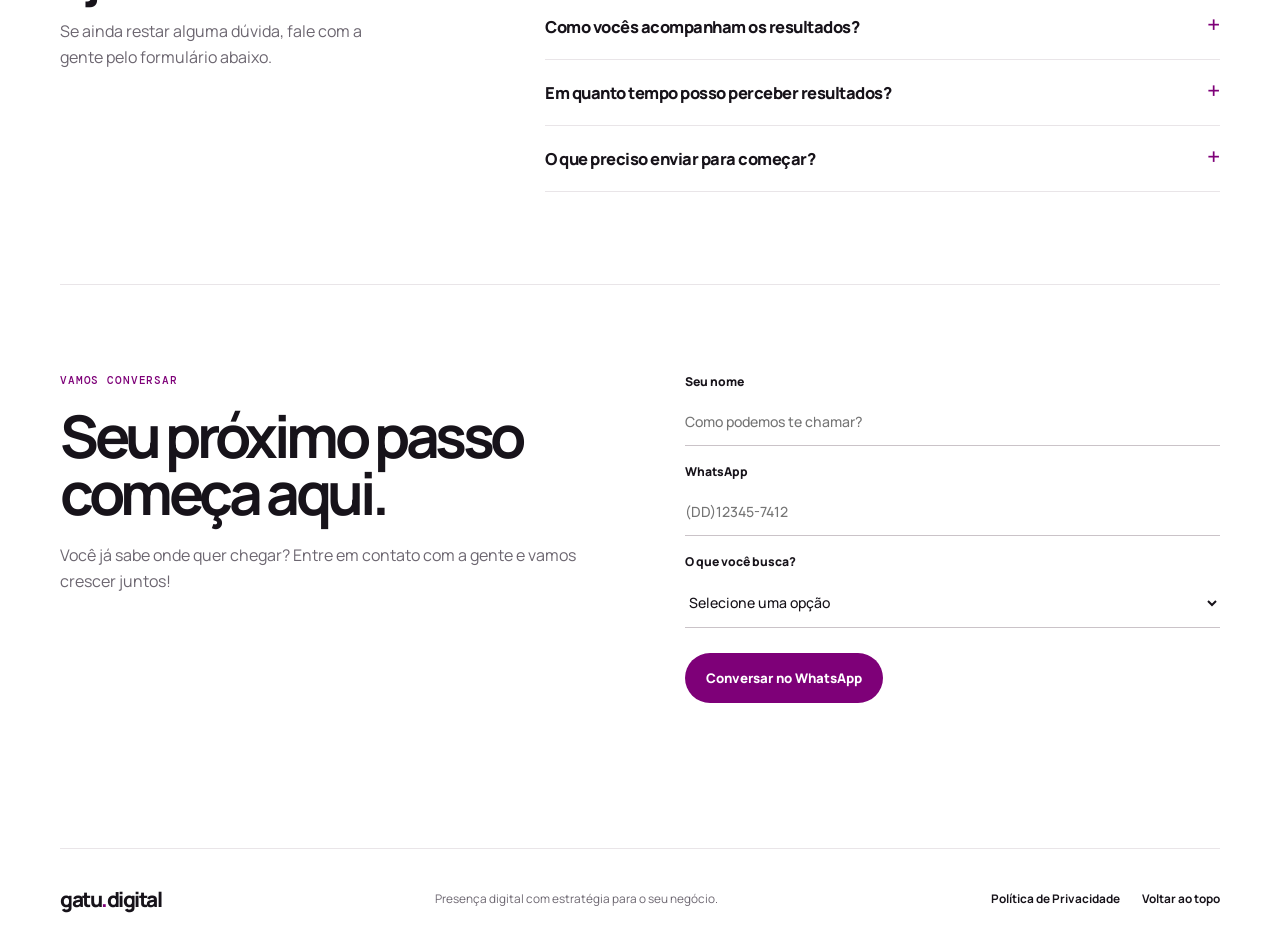
==== commit c0258c5b: "Update index.html" ====
--- a/index.html
+++ b/index.html
@@ -168,7 +168,7 @@
           </article>
           <article class="package-card package-highlight reveal" aria-labelledby="package-conexao">
             <h3 id="package-conexao">Conexão</h3><p class="package-description">Para conectar campanhas, presença no Google e uma página feita para o seu negócio.</p>
-            <p class="package-price"><span>a partir de</span><strong>R$3.200<small>/mês</small></strong></p>
+            <p class="package-price"><span>a partir de</span><strong>R$3.497<small>/mês</small></strong></p>
             <ul><li>Gestão de tráfego pago</li><li>Plataforma de trackeamento</li><li>Agente de IA de atendimento no WhatsApp</li><li>Google Meu Negócio</li><li>Desenvolvimento de landing page</li></ul>
             <a class="button button-primary" href="https://wa.me/5531975625629?text=Quero%20saber%20mais%20sobre%20o%20pacote%20Conex%C3%A3o">Escolher Conexão</a>
           </article>
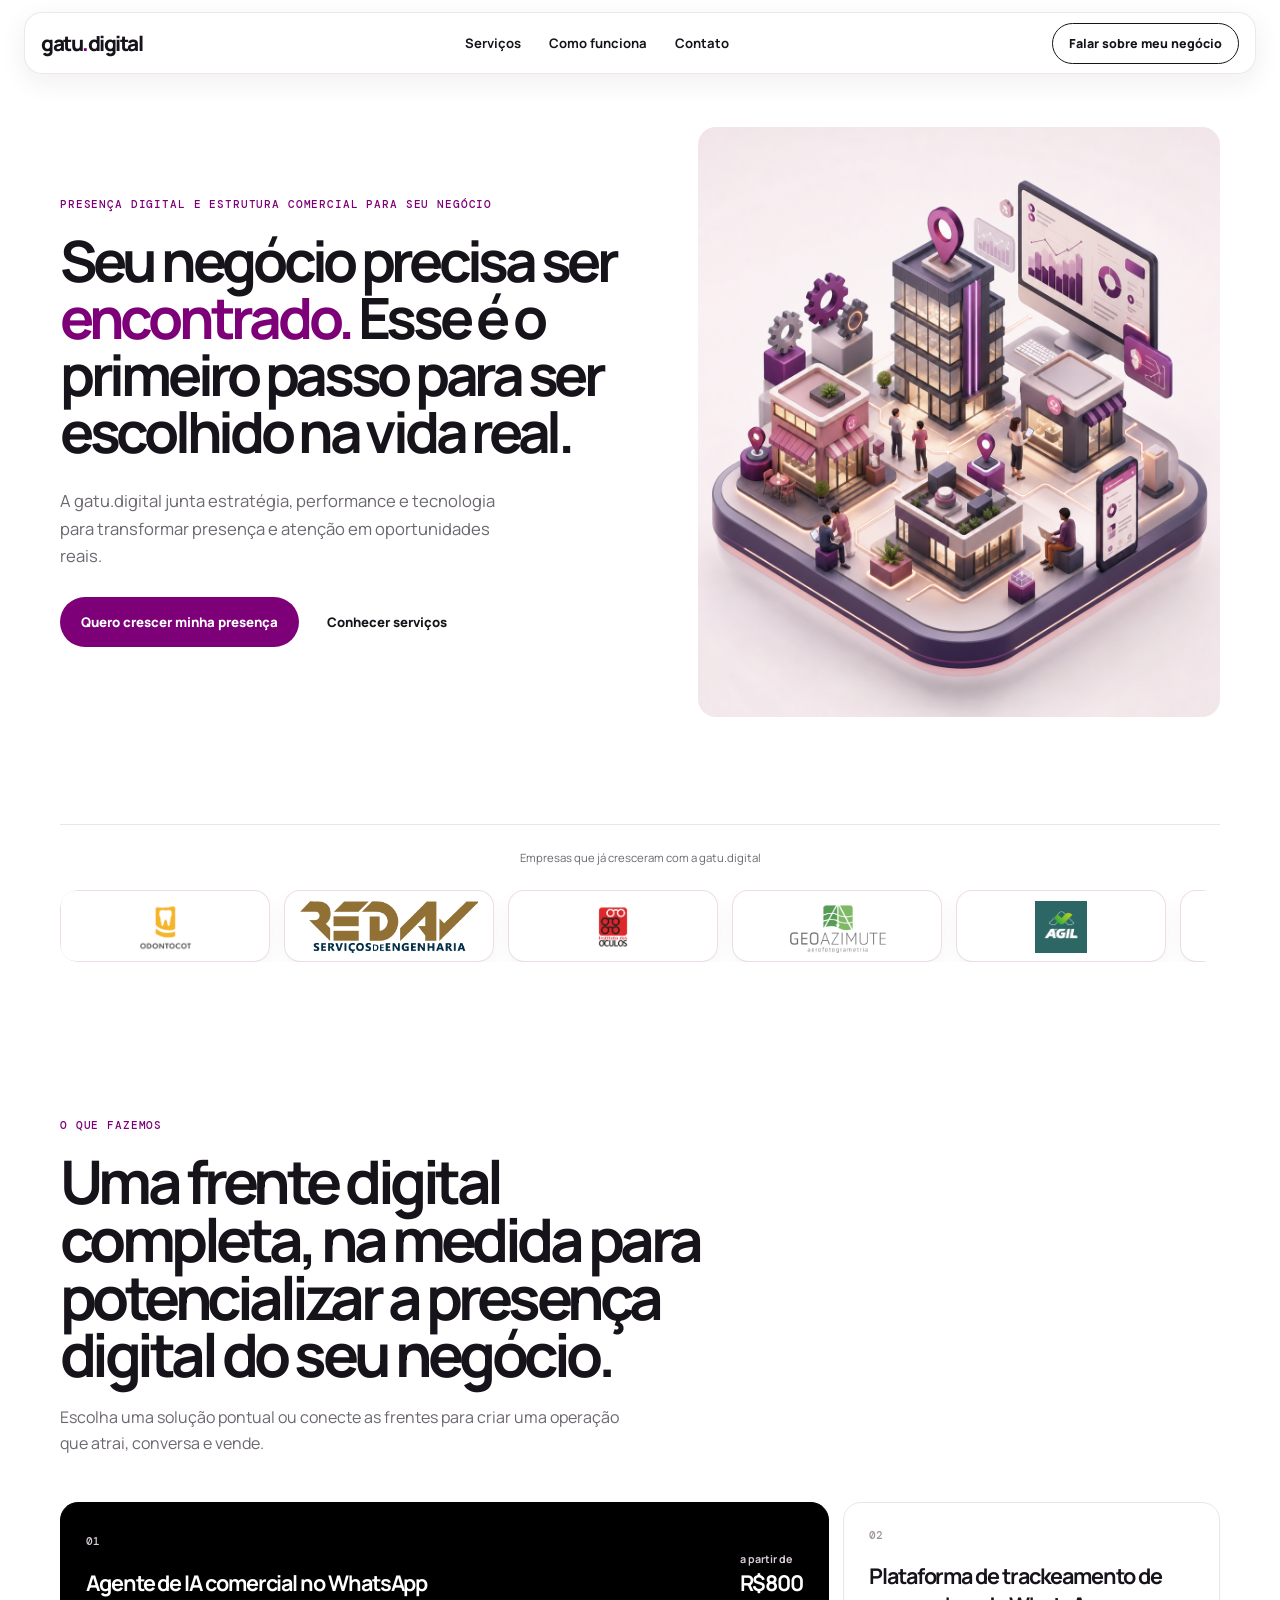
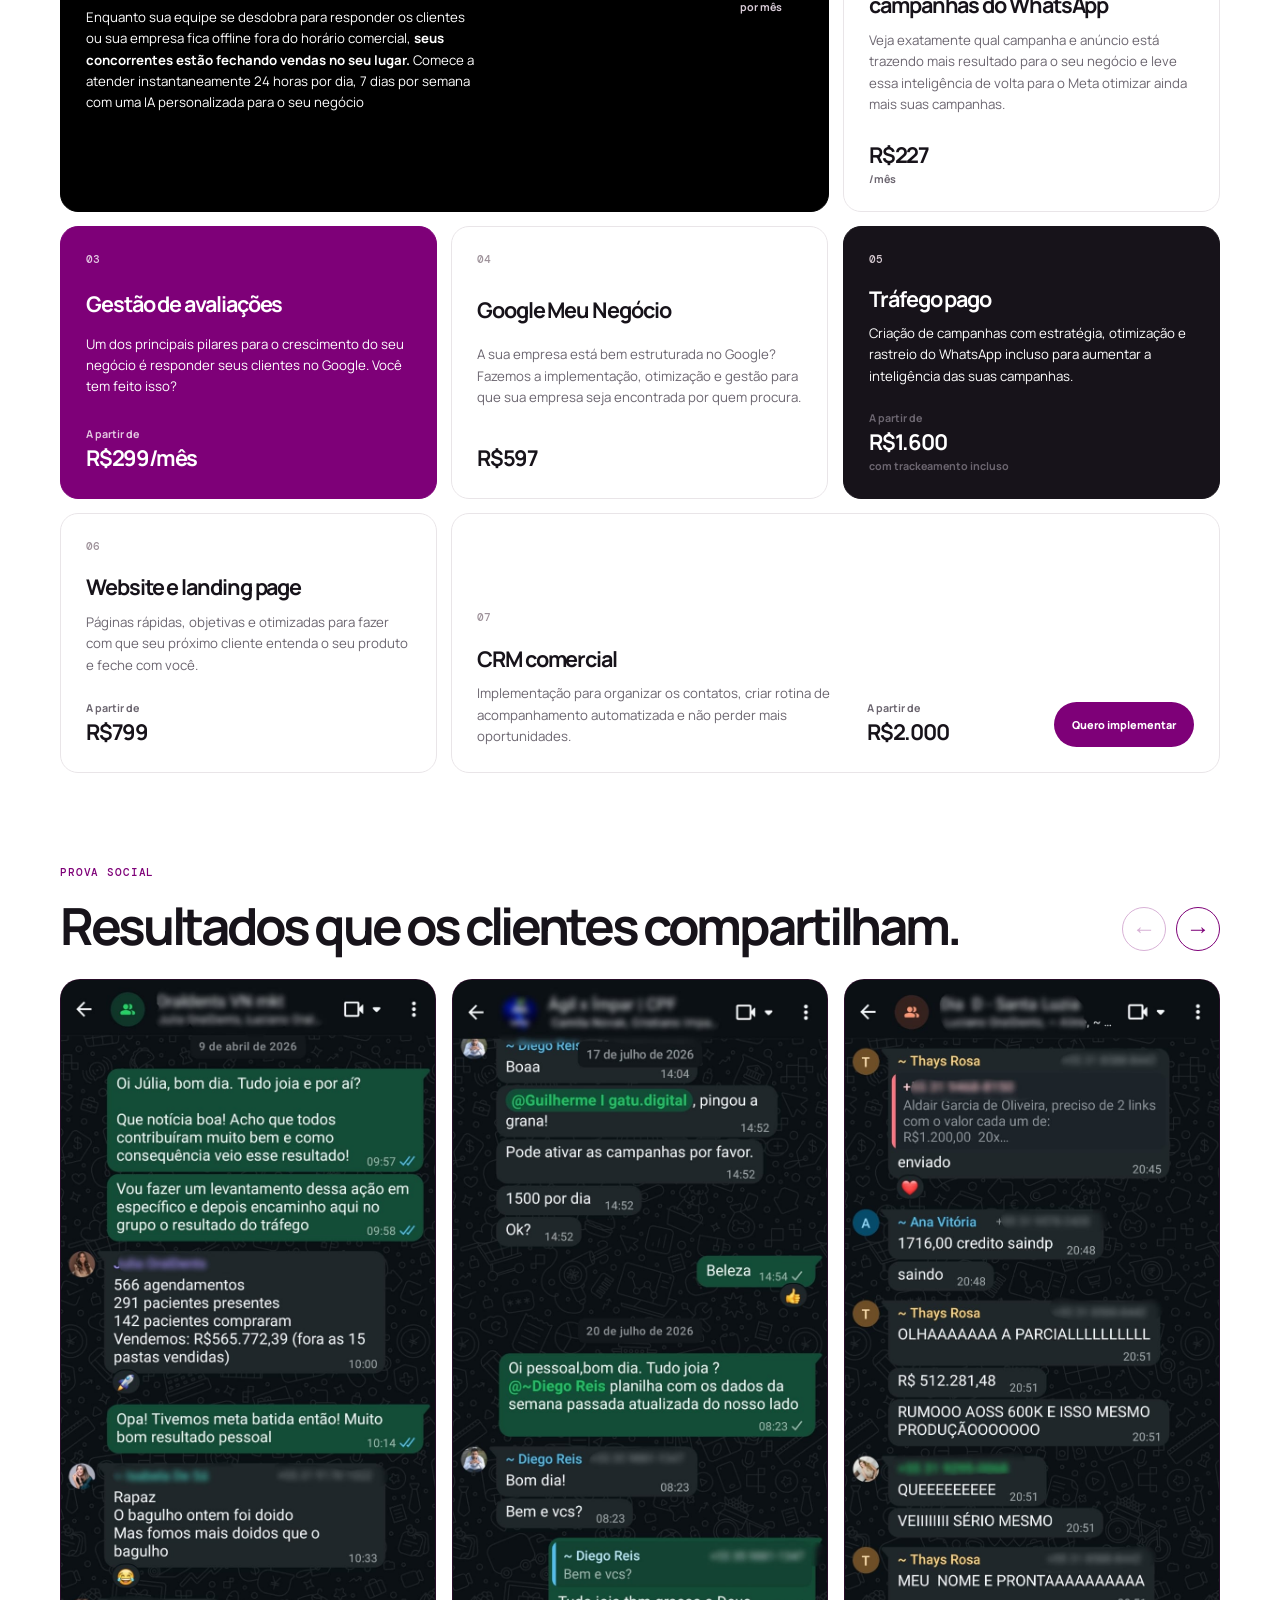
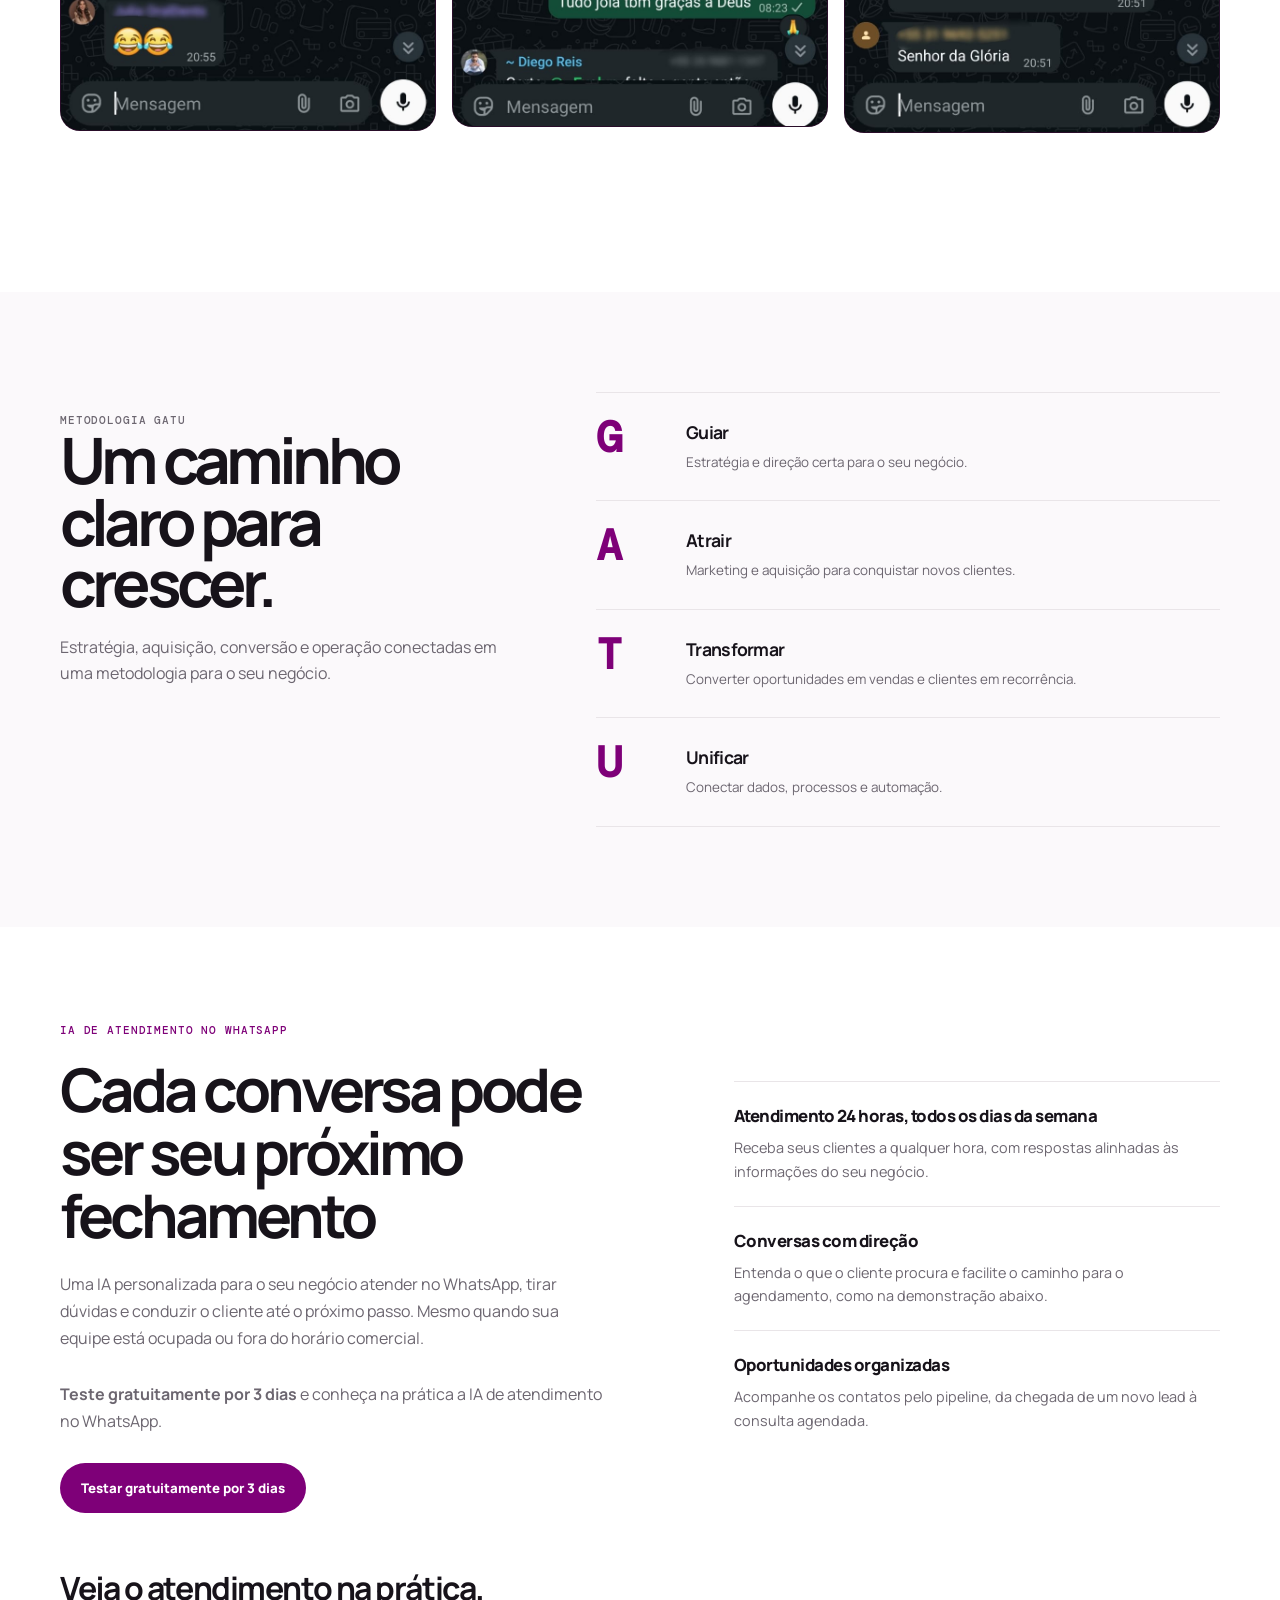
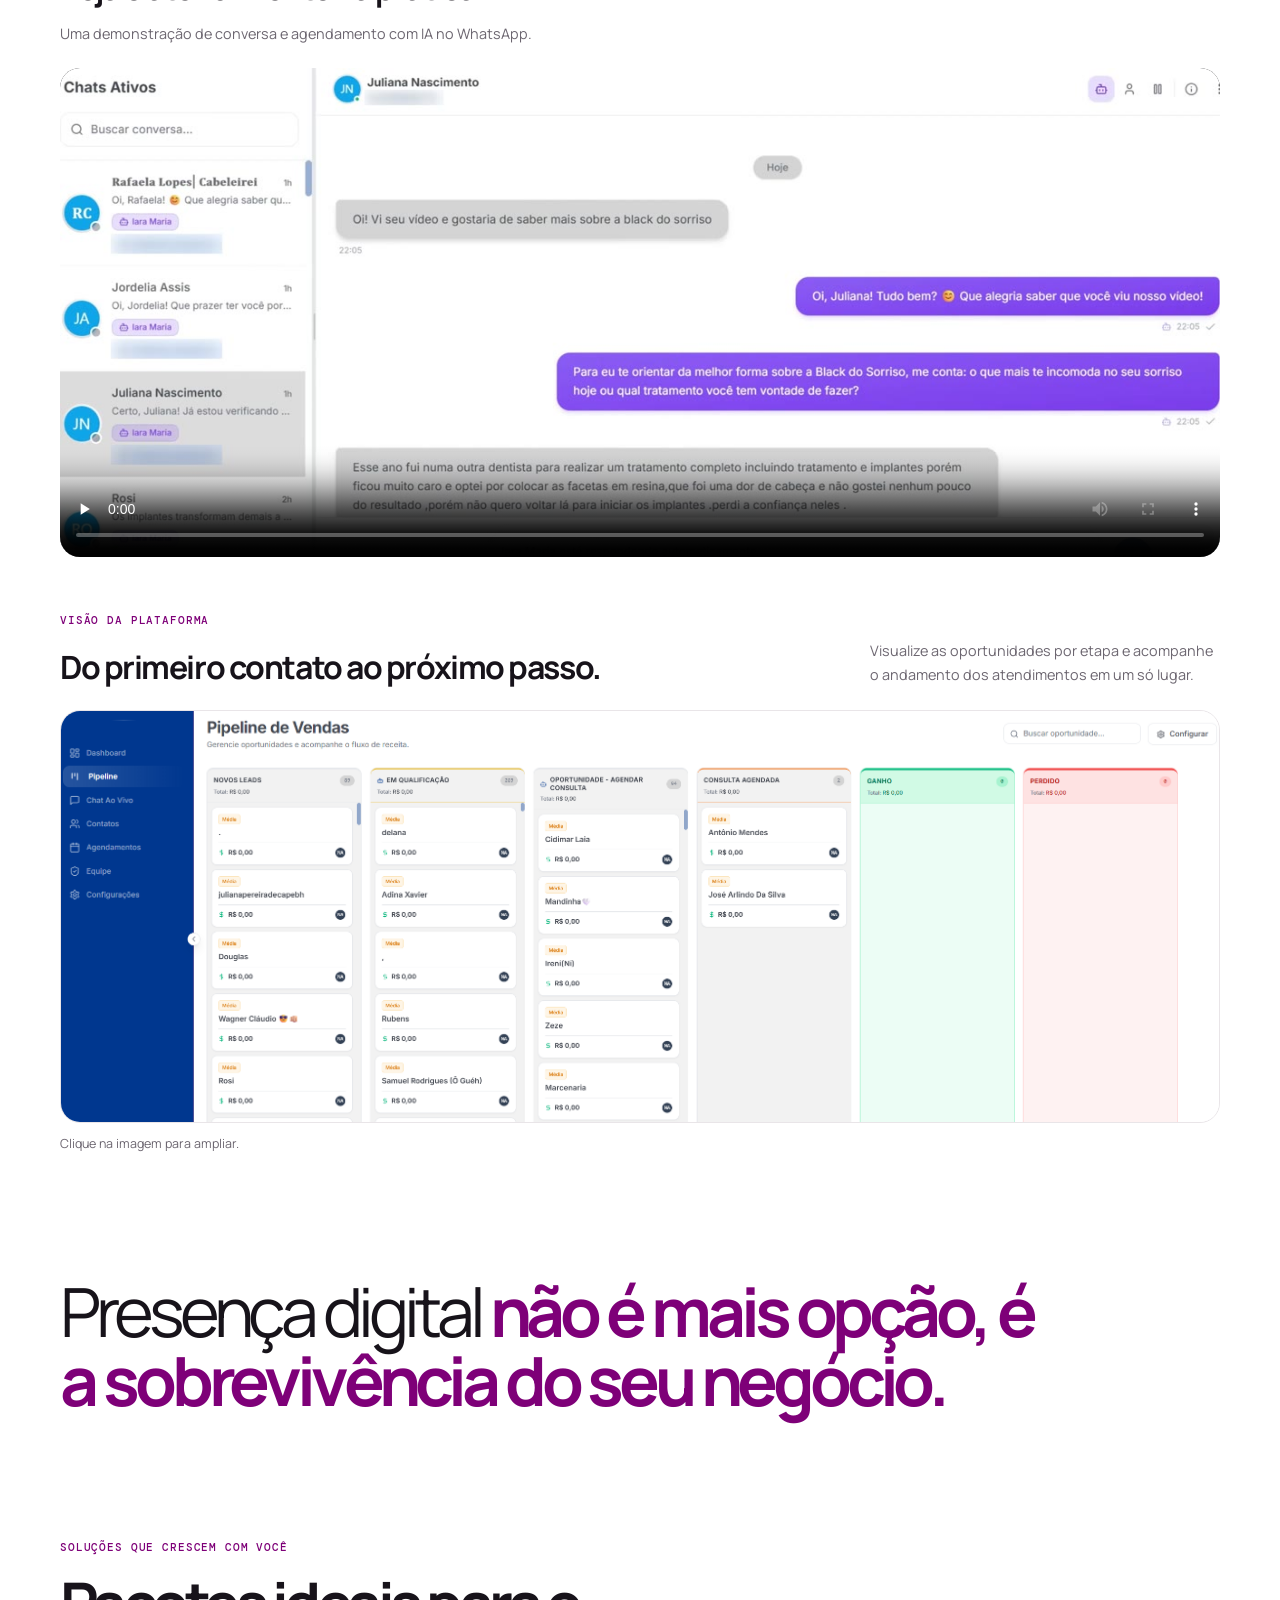
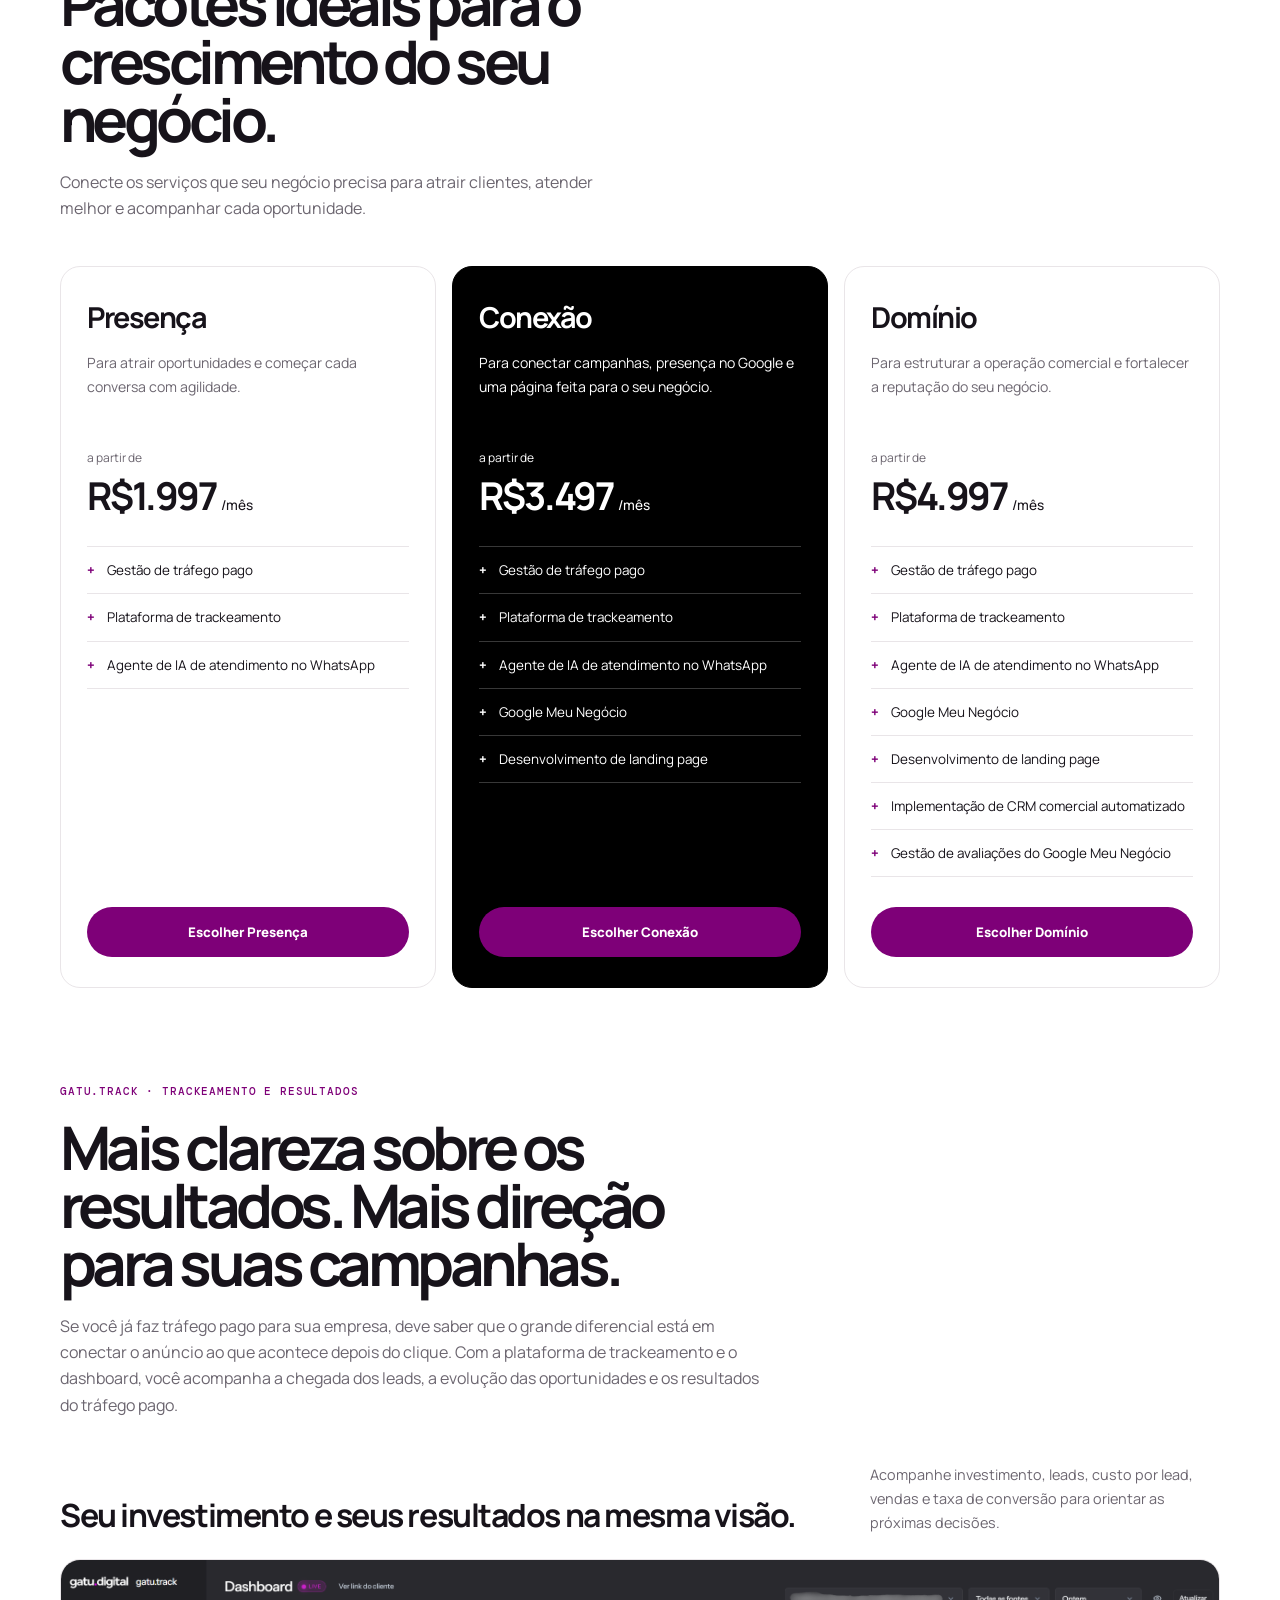
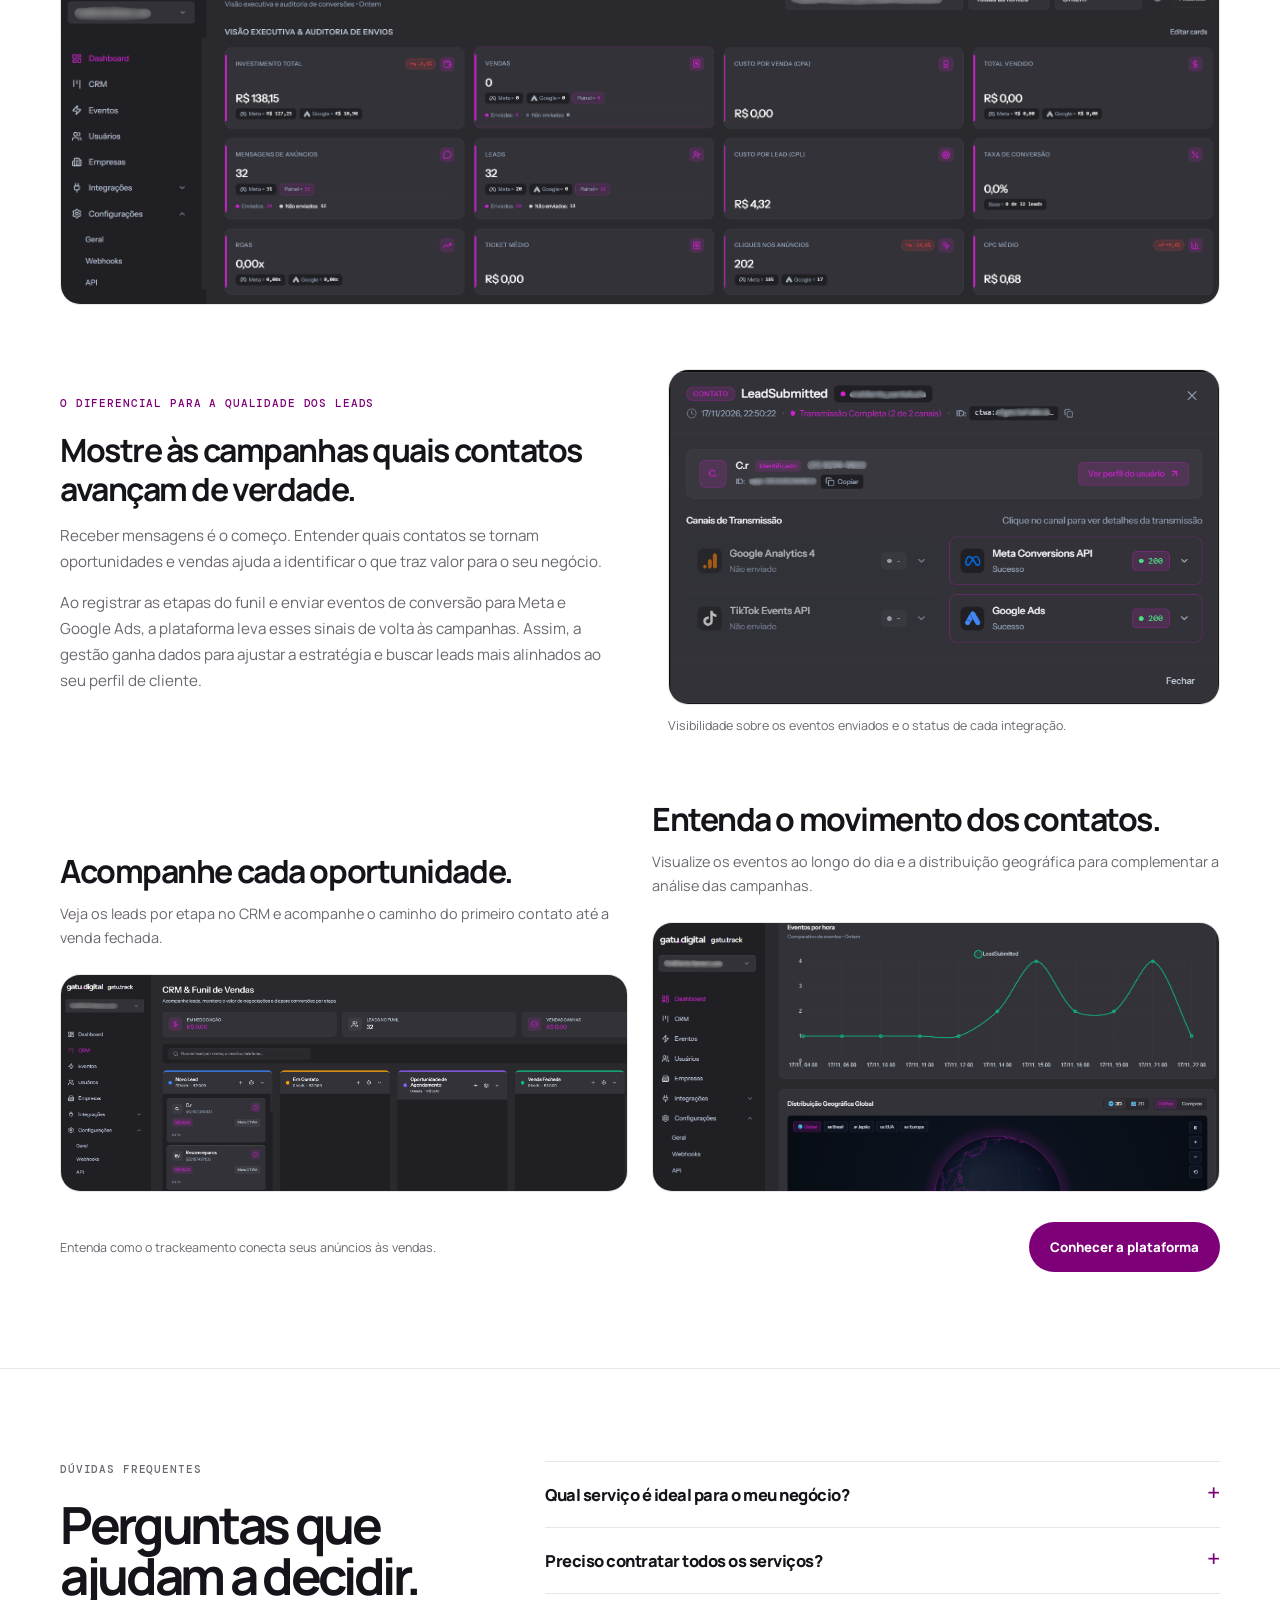
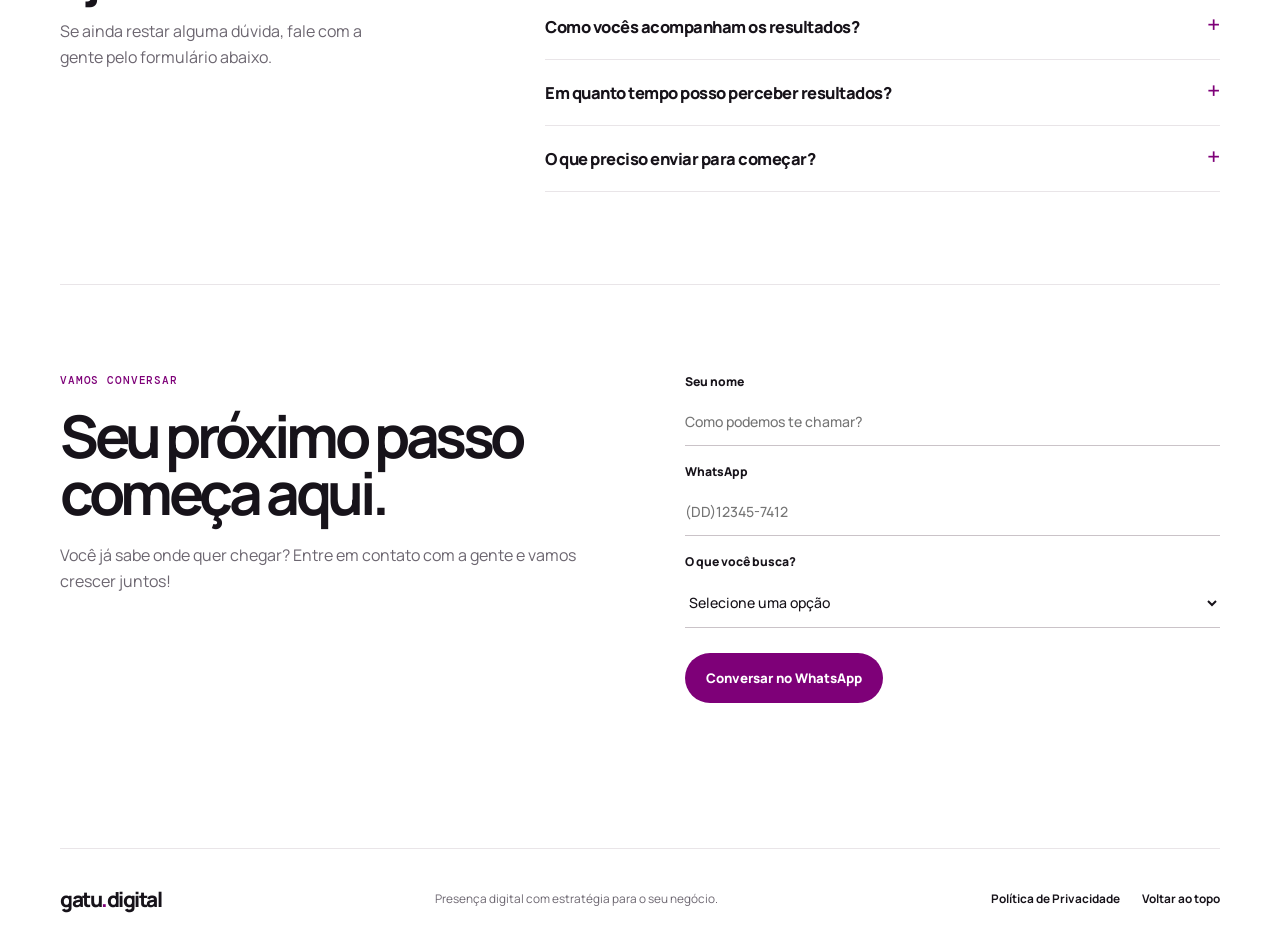
==== commit 6158071b: "Update index.html" ====
--- a/index.html
+++ b/index.html
@@ -106,7 +106,7 @@
           <article class="service-card reveal"><span class="service-number">04</span><h3>Google Meu Negócio</h3><p>A sua empresa está bem estruturada no Google? Fazemos a implementação, otimização e gestão para que sua empresa seja encontrada por quem procura.</p><div class="price"><strong>R$597</strong></div></article>
           <article class="service-card service-dark reveal"><span class="service-number">05</span><h3>Tráfego pago</h3><p>Criação de campanhas com estratégia, otimização e rastreio do WhatsApp incluso para aumentar a inteligência das suas campanhas.</p><div class="price"><small>A partir de</small><strong>R$1.600</strong><small>com trackeamento incluso</small></div></article>
           <article class="service-card reveal"><span class="service-number">06</span><h3>Website e landing page</h3><p>Páginas rápidas, objetivas e otimizadas para fazer com que seu próximo cliente entenda o seu produto e feche com você.</p><div class="price"><small>A partir de</small><strong>R$799</strong></div></article>
-          <article class="service-card service-wide reveal"><div><span class="service-number">07</span><h3>CRM comercial</h3><p>Implementação para organizar os contatos, criar rotina de acompanhamento automatizada e não perder mais oportunidades.</p></div><div class="price"><small>A partir de</small><strong>R$1.200</strong></div><a href="#contato" class="circle-link">Quero implementar</a></article>
+          <article class="service-card service-wide reveal"><div><span class="service-number">07</span><h3>CRM comercial</h3><p>Implementação para organizar os contatos, criar rotina de acompanhamento automatizada e não perder mais oportunidades.</p></div><div class="price"><small>A partir de</small><strong>R$2.000</strong></div><a href="#contato" class="circle-link">Quero implementar</a></article>
         </div>
       </section>
 
